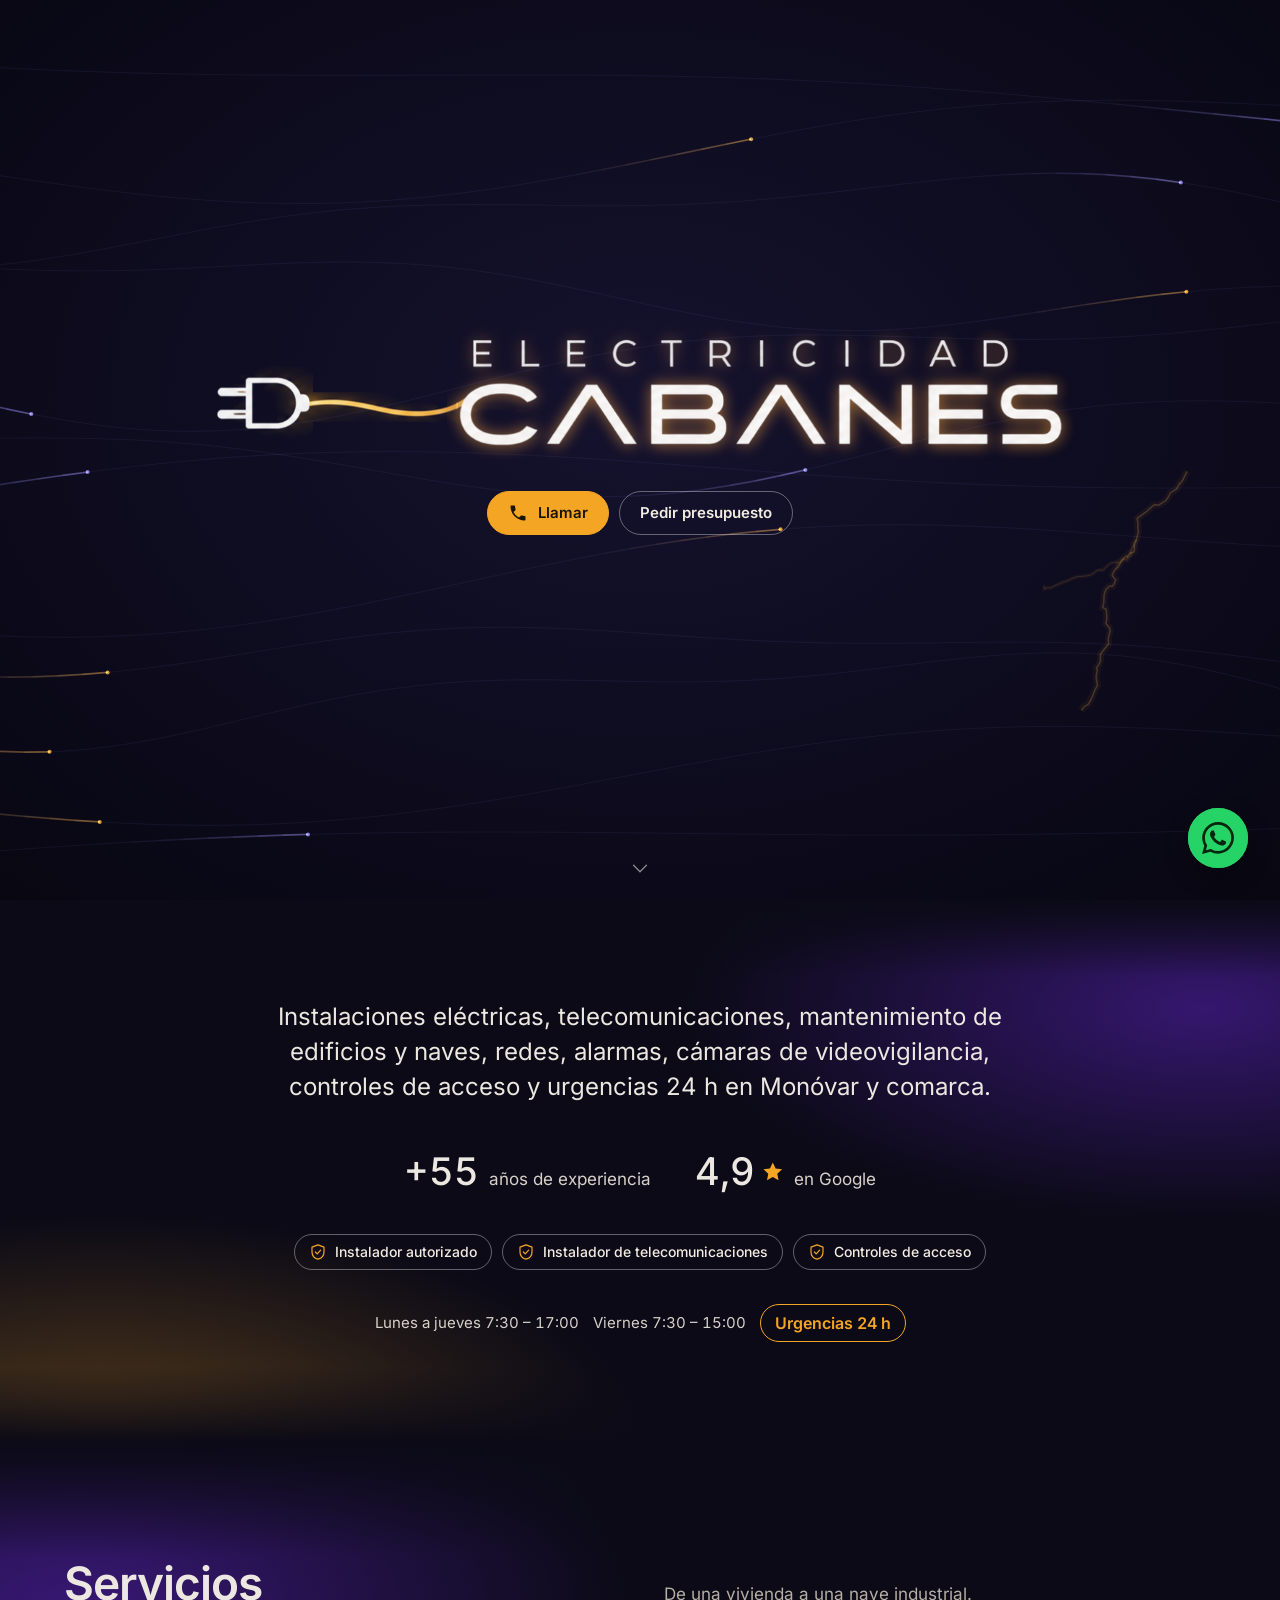
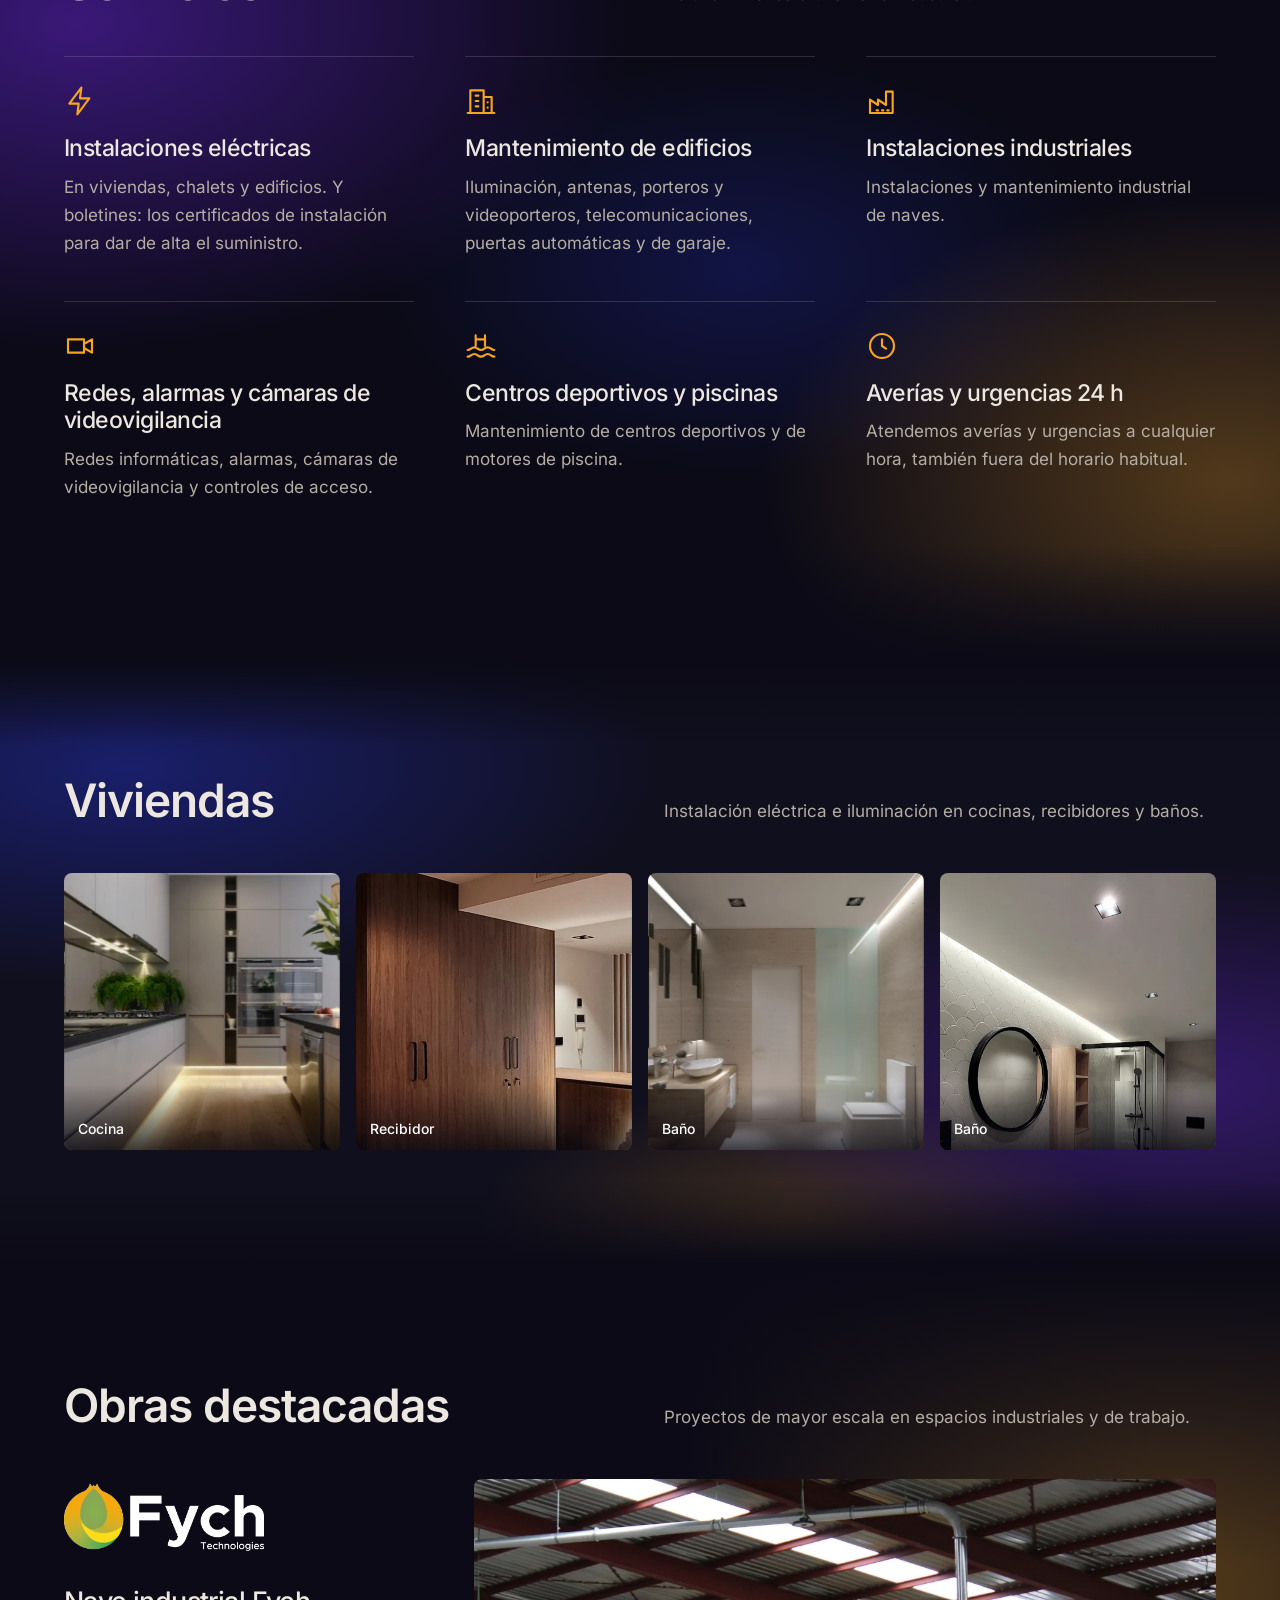
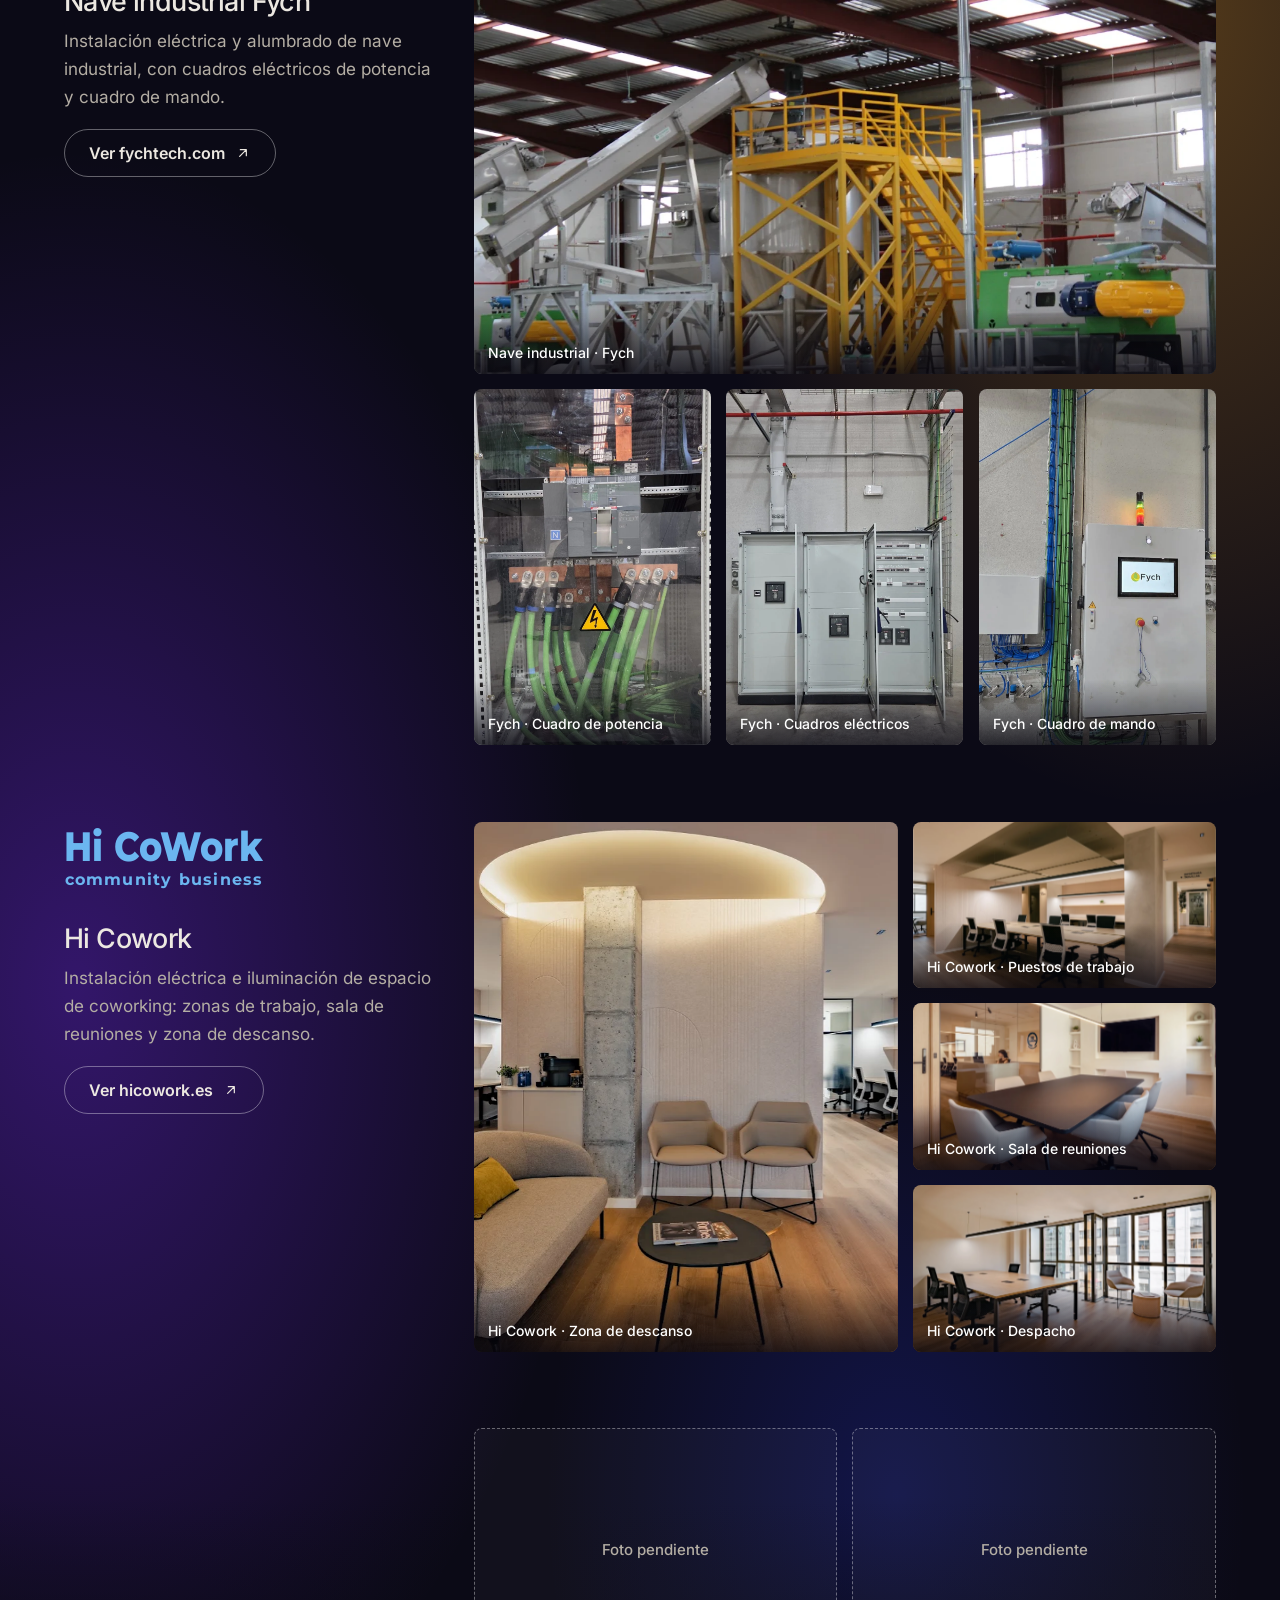
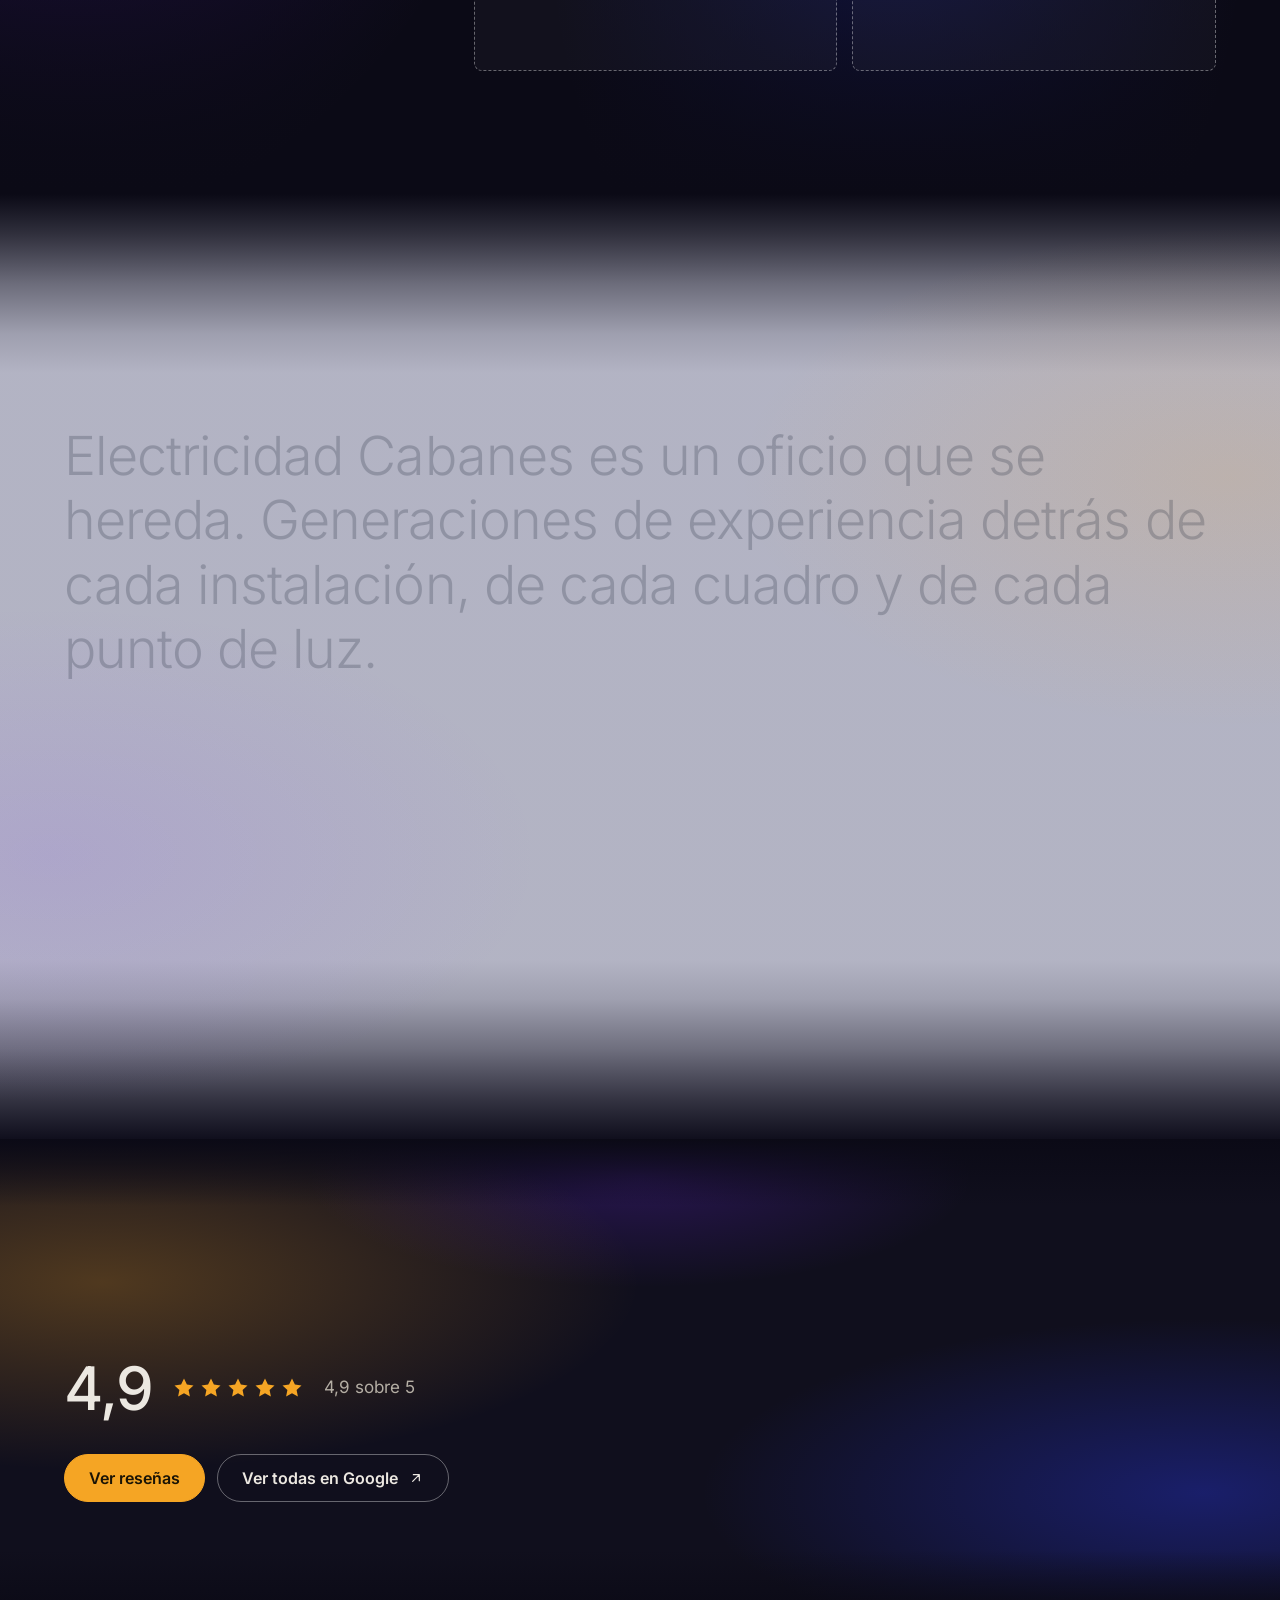
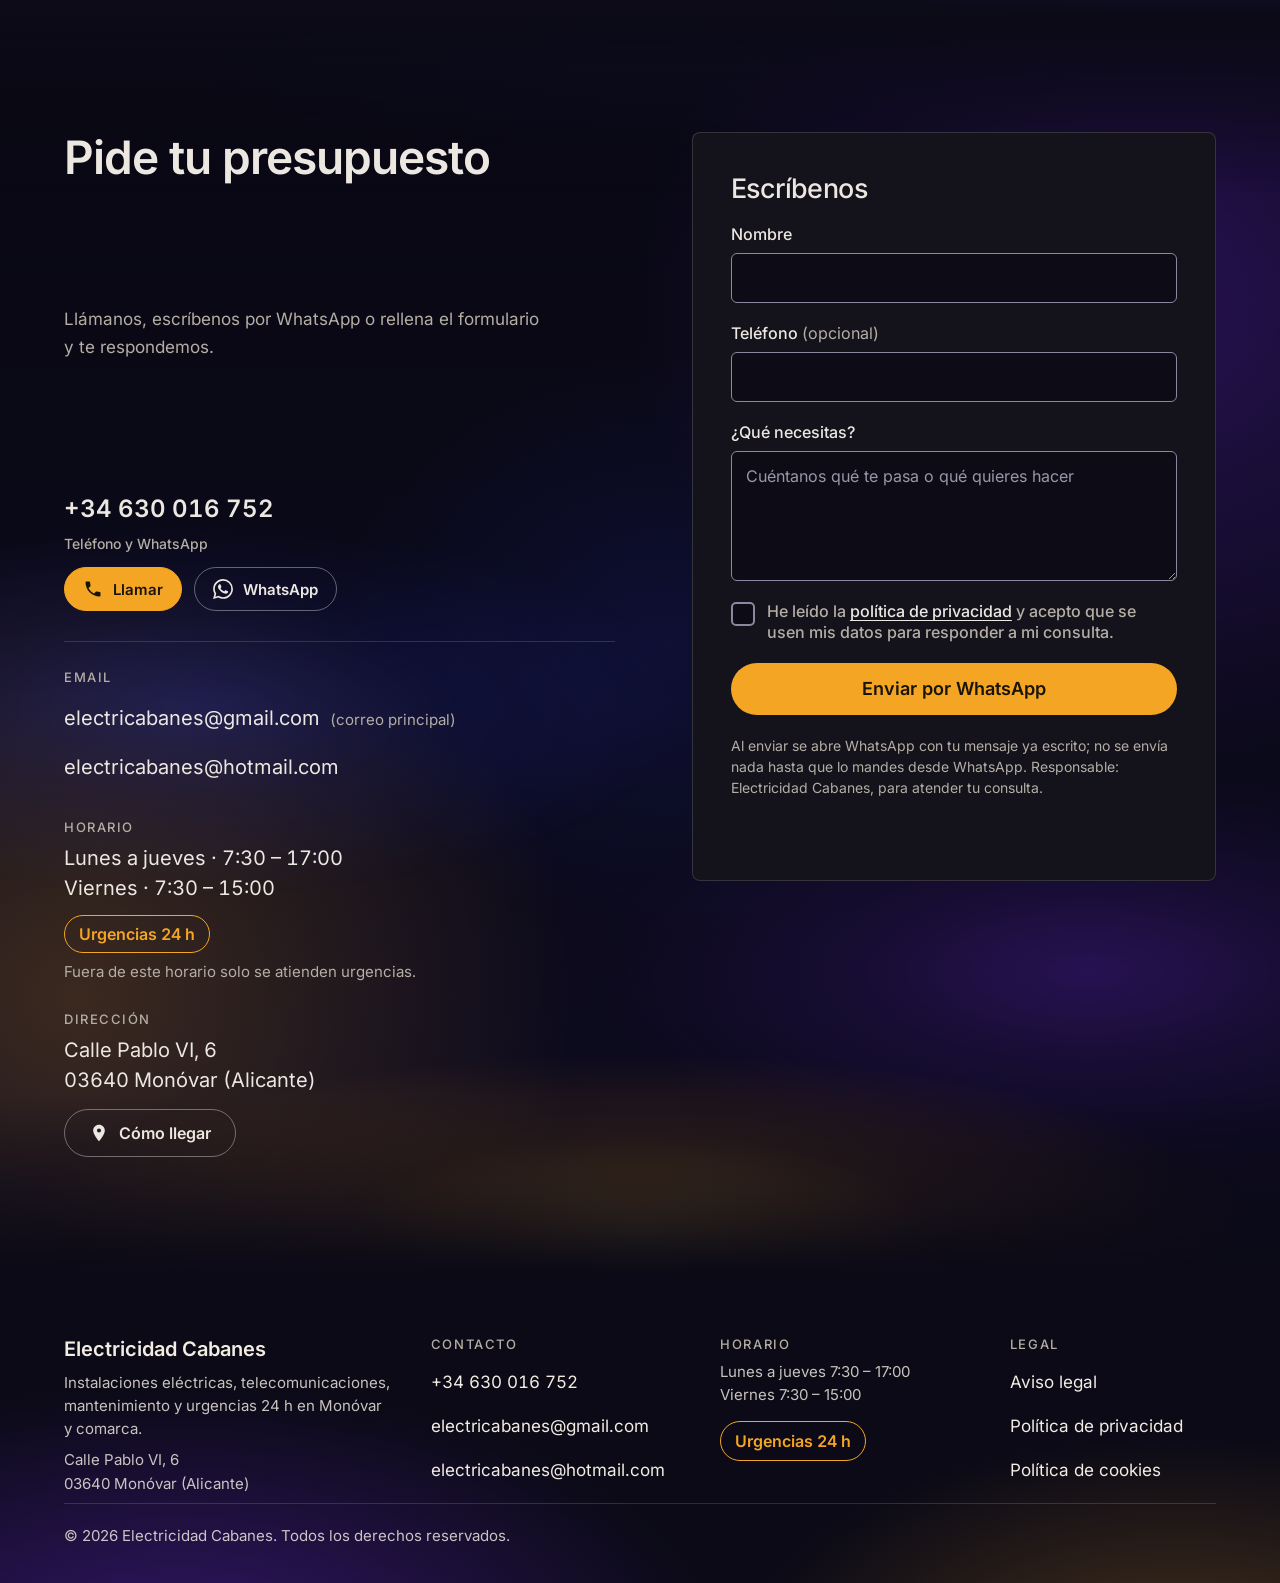
==== index.html @ 74701c25 "Franja de Quiénes somos: tono mucho menos intenso (lavanda grisáceo) Co-Authored-By: Claude Sonnet 5" ====
<!DOCTYPE html>
<html lang="es">
<head>
<meta charset="utf-8">
<meta name="viewport" content="width=device-width, initial-scale=1">
<title>Electricista en Monóvar (Alicante) · Electricidad Cabanes</title>
<meta name="description" content="Electricista en Monóvar (Alicante) con más de 55 años de experiencia: instalaciones, telecomunicaciones, controles de acceso y urgencias 24 h. Llama al 630 016 752.">
<link rel="icon" href="favicon.svg" type="image/svg+xml">
<link rel="icon" href="favicon.png" sizes="48x48" type="image/png">
<link rel="apple-touch-icon" href="apple-touch-icon.png">
<meta name="theme-color" content="#0b0a16">
<meta property="og:type" content="website">
<meta property="og:locale" content="es_ES">
<meta property="og:site_name" content="Electricidad Cabanes">
<meta property="og:title" content="Electricista en Monóvar (Alicante) · Electricidad Cabanes">
<meta property="og:description" content="Electricista en Monóvar (Alicante) con más de 55 años de experiencia: instalaciones, telecomunicaciones, controles de acceso y urgencias 24 h. Llama al 630 016 752.">
<!-- PENDIENTE-DOMINIO (2/3): esta og:image relativa se borra al activar el bloque (1/3) de unas líneas más abajo. -->
<meta property="og:image" content="img/og-cabanes.jpg">
<meta property="og:image:width" content="1200">
<meta property="og:image:height" content="630">
<meta property="og:image:alt" content="Electricidad Cabanes, electricista en Monóvar (Alicante)">
<meta name="twitter:card" content="summary_large_image">
<!-- PENDIENTE-DOMINIO (1/3): cuando tengas el dominio, sustituye el texto PENDIENTE-DOMINIO por él (por ejemplo www.tudominio.es, sin https:// ni barra final). Después borra las dos líneas que contienen solo el inicio y el fin del comentario del bloque de abajo, para activar sus 4 etiquetas, y elimina la og:image relativa de más arriba (marcada 2/3). -->
<!--
<link rel="canonical" href="https://PENDIENTE-DOMINIO/">
<meta property="og:url" content="https://PENDIENTE-DOMINIO/">
<meta property="og:image" content="https://PENDIENTE-DOMINIO/img/og-cabanes.jpg">
<meta name="twitter:image" content="https://PENDIENTE-DOMINIO/img/og-cabanes.jpg">
-->
<!-- PENDIENTE-DOMINIO (3/3): con el dominio, añade dentro del JSON-LD de abajo estas dos propiedades: "url": "https://PENDIENTE-DOMINIO/" e "image": "https://PENDIENTE-DOMINIO/img/og-cabanes.jpg" -->
<script type="application/ld+json">
{
  "@context": "https://schema.org",
  "@type": "Electrician",
  "name": "Electricidad Cabanes",
  "description": "Electricista en Monóvar (Alicante) con más de 55 años de experiencia: instalaciones eléctricas, telecomunicaciones, mantenimiento de edificios y naves, redes, alarmas, cámaras de videovigilancia y controles de acceso. Averías y urgencias 24 h.",
  "telephone": "+34630016752",
  "email": [
    "electricabanes@gmail.com",
    "electricabanes@hotmail.com"
  ],
  "address": {
    "@type": "PostalAddress",
    "streetAddress": "Calle Pablo VI, 6",
    "postalCode": "03640",
    "addressLocality": "Monóvar",
    "addressRegion": "Alicante",
    "addressCountry": "ES"
  },
  "areaServed": "Monóvar y comarca (Alicante)",
  "openingHoursSpecification": [
    {
      "@type": "OpeningHoursSpecification",
      "dayOfWeek": [
        "Monday",
        "Tuesday",
        "Wednesday",
        "Thursday"
      ],
      "opens": "07:30",
      "closes": "17:00"
    },
    {
      "@type": "OpeningHoursSpecification",
      "dayOfWeek": "Friday",
      "opens": "07:30",
      "closes": "15:00"
    }
  ]
}
</script>
<link rel="preload" href="fonts/inter-latin.woff2" as="font" type="font/woff2" crossorigin>
<link rel="preload" href="img/logo-cabanes.webp" as="image" type="image/webp" fetchpriority="high">
<script>if(!matchMedia("(prefers-reduced-motion: reduce)").matches)document.documentElement.classList.add("hx")</script>
<style>
/* VOICE: sobrio y artesanal; un oficio que se hereda
   IDEA: un hilo (el cable) que se va tejiendo a medida que se baja por la página
   PICTURE: logo grande y limpio sobre grafito liso, con las cifras de la empresa debajo
   COLOUR and TYPE: grafito + marfil + ámbar (el color del cable) y violeta eléctrico como luz; Inter
   LAYOUT: hero con cifras, quiénes somos, viviendas en mosaico, obras destacadas */
/* Fuentes alojadas en el propio sitio (carpeta fonts/): no se hace ninguna petición a Google. Subconjunto latino, fuentes variables. */
@font-face{font-family:'Inter';font-style:normal;font-weight:300 600;font-display:swap;src:url(fonts/inter-latin.woff2) format('woff2');unicode-range:U+0000-00FF,U+0131,U+0152-0153,U+02BB-02BC,U+02C6,U+02DA,U+02DC,U+0304,U+0308,U+0329,U+2000-206F,U+20AC,U+2122,U+2191,U+2193,U+2212,U+2215,U+FEFF,U+FFFD}
@font-face{font-family:'Montserrat';font-style:normal;font-weight:700 800;font-display:swap;src:url(fonts/montserrat-latin.woff2) format('woff2');unicode-range:U+0000-00FF,U+0131,U+0152-0153,U+02BB-02BC,U+02C6,U+02DA,U+02DC,U+0304,U+0308,U+0329,U+2000-206F,U+20AC,U+2122,U+2191,U+2193,U+2212,U+2215,U+FEFF,U+FFFD}
:root{color-scheme:dark;--font:Inter,system-ui,-apple-system,'Segoe UI',Roboto,'Helvetica Neue',Arial,sans-serif;
  --night:#0b0a16;--night-2:#100f1d;--panel:#14131c;--card:#17161f;
  --ink:#ece8e1;--warm:#f2ece2;--soft:#b4aea4;
  --rule:#ffffff24;--rule-strong:#ffffff5c;
  --accent:#f5a524;--violet:#7a2cff;--r:8px;--bg:var(--night);--line:var(--rule)}
*{box-sizing:border-box;min-width:0}
html{scroll-padding-top:0}
@media(prefers-reduced-motion:no-preference){html{scroll-behavior:smooth}}
body{margin:0;background:var(--night);color:var(--ink);font:17px/1.65 var(--font);overflow-x:clip;-webkit-font-smoothing:antialiased}
img{display:block;max-width:100%}
a{color:inherit}
.band{padding:clamp(64px,9vw,130px) max(5vw,16px)}
.wrap{max-width:1240px;margin:0 auto}

/* HERO */
.hero{position:relative;min-height:100svh;background:var(--night);color:var(--warm);display:flex;flex-direction:column;justify-content:center;gap:clamp(28px,6vh,64px);padding:40px max(5vw,16px) 84px;overflow:hidden}
/* Manchas de luz: degradados radiales (sin filter:blur ni máscaras ni mix-blend-mode) y solo se anima transform.
   El desvanecido de los bordes se hace con un degradado estático en ::before de la sección, fuera del grupo de opacidad. */
.aura{position:absolute;inset:0;z-index:-1;overflow:hidden;background:linear-gradient(180deg,#06050e 0%,#0b0a1c 42%,#130f36 100%)}
.aura i{position:absolute;border-radius:50%;background:radial-gradient(closest-side,var(--c),color-mix(in srgb,var(--c) 40%,transparent) 48%,transparent);will-change:transform}
.aura .b0{--c:#1d2275;width:76vw;height:42%;left:12vw;top:-12%;opacity:.7;animation:d5 24s ease-in-out infinite alternate}
.aura .b1{--c:#2c3dff;width:78vw;height:66%;left:-24vw;bottom:0;opacity:.7;animation:d1 22s ease-in-out infinite alternate}
.aura .b2{--c:#7a2cff;width:78vw;height:72%;right:-24vw;bottom:-7%;opacity:.75;animation:d2 27s ease-in-out infinite alternate}
.aura .b3{--c:#ff9a1a;width:96vw;height:62%;left:2vw;bottom:-26%;opacity:.95;animation:d3 19s ease-in-out infinite alternate}
.aura .b4{--c:#ffd04a;width:46vw;height:35%;left:27vw;bottom:-14.5%;opacity:.85;animation:d4 21s ease-in-out infinite alternate}
.about::before,.dark::before{content:"";position:absolute;inset:0;z-index:0;pointer-events:none}
.about::before,.dark::before{background:linear-gradient(var(--night),transparent 14%,transparent 86%,var(--night))}
@keyframes d1{to{transform:translate(9vw,-7vh) scale(1.12)}}
@keyframes d2{to{transform:translate(-10vw,-5vh) scale(1.08)}}
@keyframes d3{to{transform:translate(-8vw,-3vh) scale(1.1)}}
@keyframes d4{to{transform:translate(7vw,-5vh) scale(.9)}}
@keyframes d5{to{transform:translate(-9vw,5vh) scale(1.15)}}
.hero-in{position:relative;z-index:1;display:flex;flex-direction:column;align-items:center;gap:clamp(16px,3.2vh,32px);will-change:transform,opacity}
.logo{display:block;width:min(92vw,880px);height:auto;animation:wipe 2.4s .3s cubic-bezier(.6,.05,.25,1) both}
@keyframes wipe{from{clip-path:inset(-30% 100% -30% -5%);opacity:.2}to{clip-path:inset(-30% -5% -30% -5%);opacity:1}}
.logo text{font-family:var(--font);fill:var(--warm)}
.logo .t1{font-weight:300;font-size:44px}
.logo .t2{font-weight:600;font-size:118px}
.logo .wordmark{opacity:0;animation:fade 1.2s .5s ease forwards}
.logo .plug{opacity:0;animation:fade .8s .1s ease forwards}
.cable{fill:none;stroke:var(--accent);stroke-width:3.2;stroke-linecap:round;stroke-linejoin:round}
@keyframes fade{to{opacity:1}}
@keyframes up{to{opacity:1;transform:none}}
.down{z-index:1;position:absolute;bottom:10px;left:50%;translate:-50% 0;width:44px;height:44px;display:grid;place-items:center;color:var(--warm);opacity:.55;text-decoration:none}
.down svg{animation:bob 2.4s ease-in-out 4}
@keyframes bob{50%{transform:translateY(6px)}}
/* Móvil / táctil: versión ligera (sin clip-path animado, manchas estáticas y menos capas) */
@media(max-width:760px),(pointer:coarse){
  .logo{animation:lift 1.2s .2s ease both}
  @keyframes lift{from{opacity:0;transform:translateY(10px)}}
  .aura i{animation:none!important;will-change:auto}.aura .b0,.aura .b4{display:none}
}

/* TITULARES */
.head{display:grid;grid-template-columns:minmax(0,1fr) minmax(0,1fr);gap:16px 48px;align-items:end;margin-bottom:clamp(28px,4vw,48px)}
h2{font:600 clamp(30px,4vw,46px)/1.1 var(--font);margin:0;text-wrap:balance}
h2 small{display:block;font:300 clamp(17px,1.8vw,20px)/1.3 var(--font);color:var(--soft);margin-top:10px}
.head p{margin:0;color:var(--soft);max-width:60ch}
h2,h3{letter-spacing:-.022em}
h3{font:500 clamp(21px,2.1vw,27px)/1.2 var(--font);margin:0 0 10px}

/* QUIÉNES SOMOS */
.about{position:relative;overflow:hidden;isolation:isolate;background:var(--night);color:var(--warm)}
.about .wrap{position:relative;z-index:1}
.hero canvas{position:absolute;inset:0;width:100%;height:100%;z-index:0;background:radial-gradient(ellipse 80% 80% at 50% 45%,#15122e,#0d0b1d 55%,#07060f)}
.about .lead{letter-spacing:-.018em;font:300 clamp(28px,4.2vw,54px)/1.2 var(--font);max-width:22em;margin:0 0 clamp(40px,6vw,80px)}
.about .lead .w{opacity:.2}
@media(max-width:760px),(pointer:coarse){.about .lead .w{opacity:1}}
.pillars{display:grid;grid-template-columns:repeat(2,minmax(0,1fr));gap:clamp(24px,5vw,72px)}
.pillar{border-top:1px solid var(--rule);padding-top:22px;position:relative}
.pillar::before{content:"";position:absolute;left:0;top:-1px;height:2px;width:100%;background:var(--accent);transform:scaleX(0);transform-origin:left;transition:transform 1.2s .2s cubic-bezier(.2,.7,.2,1)}
.pillar.in::before{transform:scaleX(1)}
.pillar h3{color:var(--warm)}
.pillar p{margin:0;color:color-mix(in srgb,var(--warm) 82%,transparent);max-width:46ch}

/* TILES */
.tile{position:relative;overflow:hidden;background:var(--card);border-radius:var(--r);cursor:zoom-in;padding:0;border:0;color:#fff;text-align:left;font:inherit;width:100%;height:100%;
  opacity:0;transform:scale(.97);transition:opacity .9s ease,transform 1.1s cubic-bezier(.2,.7,.2,1)}
.tile.in{opacity:1;transform:none}
.tile img{position:absolute;left:0;top:0;width:100%;height:100%;object-fit:cover}
/* Paralaje solo en escritorio con puntero fino: la imagen sobra un 6 % por arriba y abajo y JS solo mueve transform */
@media(min-width:761px) and (pointer:fine){.tile img{top:-6%;height:112%;will-change:transform}.tile:hover img,.tile:focus-visible img{filter:brightness(1.06) saturate(1.05)}}
.tile:focus-visible{outline:2px solid var(--accent);outline-offset:3px}
.tile .cap{position:absolute;left:0;right:0;bottom:0;padding:36px 14px 12px;font:500 14px/1.2 var(--font);background:linear-gradient(transparent,rgba(6,5,14,.78))}

.mosaic{display:grid;grid-template-columns:repeat(4,minmax(0,1fr));gap:clamp(8px,1.2vw,16px)}
.mosaic .tile{height:auto;aspect-ratio:1}

.feature{display:grid;gap:clamp(20px,3vw,40px);margin-top:clamp(40px,6vw,80px)}
.feature:first-of-type{margin-top:0}
.fych{grid-template-columns:minmax(0,1fr) minmax(0,2fr);align-items:start}
.fy-grid{display:grid;grid-template-columns:repeat(3,minmax(0,1fr));gap:clamp(8px,1.2vw,16px)}
.fy-grid .tile{height:auto;aspect-ratio:2/3}
.fy-grid .big{grid-column:1 / -1;aspect-ratio:3/2}
.copy p{margin:0 0 18px;color:var(--soft);max-width:46ch}
.clogo{height:clamp(56px,6vw,76px);width:auto;max-width:200px;object-fit:contain;margin-bottom:22px}
.clogo-a{display:inline-block;margin-bottom:22px}.clogo-a .clogo{margin:0;display:block}
.hilogo{display:block;height:clamp(54px,6vw,70px);width:auto;overflow:visible}
.hilogo text{font-family:Montserrat,'Helvetica Neue',Arial,sans-serif;fill:light-dark(#0b5f9e,#6bb6f0)}
.hilogo .h1{font-weight:800;font-size:66px}.hilogo .h2{font-weight:700;font-size:25.5px}
.cowork{grid-template-columns:minmax(0,1fr) minmax(0,2fr);align-items:start}
.cw-grid{display:grid;grid-template-columns:minmax(0,1.4fr) minmax(0,1fr);grid-template-rows:repeat(3,clamp(120px,13vw,190px));gap:clamp(8px,1.2vw,16px)}
.cw-grid .big{grid-row:span 3}
.dark.alt{background:var(--night-2)}
.dark{color-scheme:dark;position:relative;overflow:hidden;isolation:isolate;background:var(--night);color:var(--ink)}
.dark .wrap{position:relative;z-index:1}
.dark .tile{background:#17161f}
.aura.soft{opacity:.34}
.aura.flip{transform:scaleX(-1)}
.aura.paused i{animation-play-state:paused}
.aura.soft .b0{height:19%;top:-8.5%}.aura.soft .b1{height:30%;bottom:30%}.aura.soft .b2{height:32%;bottom:8%}.aura.soft .b3{height:27%;bottom:-9.5%}.aura.soft .b4{height:16%;bottom:-5%}

/* CONTACTO: todo visible desde el primer momento, sin animación obligatoria */
.ct{display:grid;grid-template-columns:minmax(0,1.05fr) minmax(0,1fr);gap:clamp(32px,6vw,96px);align-items:start}
.ct .intro{color:var(--soft);margin:22px 0 26px;max-width:44ch}
.ct-phone{display:inline-flex;align-items:center;min-height:44px;font:600 clamp(34px,5.2vw,58px)/1.1 var(--font);letter-spacing:-.02em;color:var(--ink);text-decoration:none;user-select:text;-webkit-user-select:text}
.ct-phone:hover{color:var(--accent)}
.ct-sub{display:block;margin-top:4px;font:500 15px/1.3 var(--font);color:var(--soft)}
.ct-btns{display:flex;flex-wrap:wrap;gap:12px;margin:24px 0 38px}
.btn-a,.btn-o{display:inline-flex;align-items:center;justify-content:center;gap:10px;min-height:48px;padding:0 24px;border-radius:999px;text-decoration:none;font:600 16px/1 var(--font);transition:filter .3s,background .3s}
.btn-a{background:var(--accent);color:#1a1405;border:1px solid var(--accent)}
.btn-a:hover,.btn-a:focus-visible{filter:brightness(1.08)}
.btn-o{border:1px solid var(--rule-strong);color:var(--ink)}
.btn-o:hover,.btn-o:focus-visible{background:#ffffff14}
.ico{width:20px;height:20px;fill:currentColor;flex:none}
.ct a:focus-visible,.form :is(input,textarea,button):focus-visible{outline:2px solid var(--accent);outline-offset:2px}
.ct-list{margin:0;display:grid;gap:28px;border-top:1px solid var(--rule);padding-top:28px}
.ct-list dt{font:500 13px/1 var(--font);letter-spacing:.14em;text-transform:uppercase;color:light-dark(#9a5a08,#f5a524);margin-bottom:8px}
.ct-list dd{margin:0;font:400 clamp(17px,1.7vw,20px)/1.5 var(--font)}
.ct-list dd a.mail{display:block;width:fit-content;padding:9px 0;color:var(--ink);text-decoration:none;border-bottom:1px solid transparent;overflow-wrap:anywhere}
.ct-list dd a.mail:hover{color:var(--accent)}
.ct-list .nota{display:block;margin-top:8px;color:var(--soft);font-size:15px}
.ct-list .btn-o{margin-top:14px}
.form{background:var(--panel);border:1px solid var(--rule);border-radius:var(--r);padding:clamp(22px,3vw,40px);display:grid;gap:20px}
.form h3{margin:0}
.field{display:grid;gap:8px}
.form label{font:500 16px/1.3 var(--font)}
.form input:not([type=checkbox]),.form textarea{font:16px/1.4 var(--font);color:var(--ink);background:#0d0c16;border:1px solid #8a87a0;padding:13px 14px;min-height:48px;width:100%;border-radius:6px}
.form textarea{min-height:130px;resize:vertical}
.form [aria-invalid=true]{border-color:#ff8b82!important;box-shadow:0 0 0 1px #ff8b82}
.err{margin:0;color:#ff8b82;font:500 15px/1.35 var(--font)}
.chk{display:flex;gap:12px;align-items:flex-start;font:400 15px/1.45 var(--font);color:var(--soft)}
.chk input{width:24px;height:24px;flex:none;margin:1px 0 0;accent-color:var(--accent)}
.chk a{color:var(--ink)}
.form button{min-height:52px;border:0;border-radius:999px;background:var(--accent);color:#1a1405;font:600 18px/1 var(--font);cursor:pointer;transition:filter .3s}
.form button:hover,.form button:focus-visible{filter:brightness(1.08)}
.note{margin:0;color:var(--soft);font:400 14px/1.5 var(--font)}
.status{margin:0;min-height:1.5em;font:500 16px/1.45 var(--font)}
.status.ok{color:#8ee6a8}.status.bad{color:#ff8b82}
.status a{color:inherit}
.form .soft{color:var(--soft);font-weight:400}
.wa{position:fixed;right:max(18px,2.5vw);bottom:max(18px,2.5vw);z-index:30;width:60px;height:60px;border-radius:50%;background:#25d366;color:#fff;display:grid;place-items:center;box-shadow:0 8px 24px rgba(0,0,0,.28);text-decoration:none;opacity:0;transform:scale(.6);animation:pop .6s 2.6s cubic-bezier(.2,.9,.3,1.3) forwards;transition:transform .3s,opacity .3s}
.wa:hover,.wa:focus-visible{transform:scale(1.08)}
.wa svg{width:32px;height:32px;fill:currentColor}
.wa::before{content:"";position:absolute;inset:0;border-radius:50%;border:2px solid #25d366;animation:ring 2.8s 3.4s ease-out 3}
.wa span{position:absolute;right:72px;white-space:nowrap;background:var(--night);color:var(--warm);font:500 14px/1 var(--font);padding:10px 14px;border-radius:999px;opacity:0;transform:translateX(8px);pointer-events:none;transition:.3s}
.wa:hover span,.wa:focus-visible span{opacity:1;transform:none}
@keyframes pop{to{opacity:1;transform:none}}
@keyframes ring{to{transform:scale(1.55);opacity:0}}
/* Botón flotante de llamada: solo en móvil, apilado sobre el de WhatsApp */
.call{display:none}
@media(max-width:760px){.call{position:fixed;right:max(22px,calc(2.5vw + 4px));bottom:90px;z-index:30;width:52px;height:52px;border-radius:50%;background:var(--accent);color:#1a1405;display:grid;place-items:center;box-shadow:0 8px 24px rgba(0,0,0,.28);text-decoration:none;opacity:0;transform:scale(.6);animation:pop .6s 2.8s cubic-bezier(.2,.9,.3,1.3) forwards}.call svg{width:26px;height:26px;fill:currentColor}}
@media(max-width:600px){.call{right:14px;bottom:76px}}

@media(max-width:600px){
  .band{padding:44px max(5vw,16px)}
  .head{gap:8px;margin-bottom:22px}.head p{font-size:15px}
  .hero{padding:24px 16px 72px}.hero-in{gap:26px}
  .about .lead{font-size:24px;margin-bottom:28px}.pillars{gap:22px}
  .feature{margin-top:36px;gap:18px}
  .wa{width:52px;height:52px;right:14px;bottom:14px}.wa svg{width:28px;height:28px}
}

/* ---- Fase 3: portada, servicios, opiniones, pie ---- */
.sr{position:absolute;width:1px;height:1px;margin:-1px;padding:0;overflow:hidden;clip:rect(0 0 0 0);white-space:nowrap;border:0}
.btn-a:focus-visible,.btn-o:focus-visible,.foot a:focus-visible,a.stat:focus-visible{outline:2px solid var(--accent);outline-offset:2px}
.logo-h{margin:0;line-height:0}
.hero-sub{margin:0;max-width:36em;text-align:center;font:400 clamp(18px,2vw,24px)/1.45 var(--font);color:color-mix(in srgb,var(--warm) 90%,transparent);text-wrap:balance}
.hero-cta{display:flex;flex-wrap:wrap;justify-content:center;gap:12px}
.hero .btn-o{color:var(--warm)}
.stats{display:flex;flex-wrap:wrap;justify-content:center;gap:0 44px;padding-top:4px}
.stat{display:flex;align-items:baseline;gap:10px;padding-block:10px;color:inherit;text-decoration:none}
.stat b{display:inline-flex;align-items:center;font:500 clamp(28px,3.2vw,38px)/1 var(--font);white-space:nowrap}
.stat b .star{width:.62em;height:.62em;fill:var(--accent);margin-left:6px}
.stat span{font:400 17px/1.3 var(--font);color:color-mix(in srgb,var(--warm) 88%,transparent)}
a.stat:hover span{text-decoration:underline}
.seals{list-style:none;margin:0;padding:0;display:flex;flex-wrap:wrap;justify-content:center;gap:10px}
.sello{display:inline-flex;align-items:center;gap:8px;padding:8px 14px;border:1px solid var(--rule-strong);border-radius:999px;font:500 14px/1.2 var(--font);color:var(--warm)}
.sello svg,.svc-card>svg{fill:none;stroke:currentColor;stroke-width:1.6;stroke-linecap:round;stroke-linejoin:round}
.sello svg{width:18px;height:18px;color:var(--accent);flex:none}
.hours{margin:0;display:flex;flex-wrap:wrap;justify-content:center;align-items:center;gap:8px 14px;text-align:center;font:400 15px/1.5 var(--font);color:color-mix(in srgb,var(--warm) 88%,transparent)}
.urg{display:inline-flex;align-items:center;padding:6px 14px;border:1px solid var(--accent);border-radius:999px;color:var(--accent);font-weight:600;font-size:16px;white-space:nowrap}
.ct-list .urg{margin-top:12px}

.svc{display:grid;grid-template-columns:repeat(3,minmax(0,1fr));column-gap:clamp(28px,4vw,64px)}
.svc-card{display:flex;flex-direction:column;align-items:flex-start;gap:10px;padding:28px 0 clamp(28px,3.4vw,44px);border-top:1px solid var(--rule)}
.svc-card>svg{width:32px;height:32px;color:var(--accent);margin-bottom:8px}
.svc-card h3{font-size:clamp(20px,1.8vw,23px);margin:0}
.svc-card p{margin:0;color:var(--soft);flex:1;max-width:36ch}

.rating{display:flex;flex-wrap:wrap;align-items:center;gap:10px 20px;margin-bottom:clamp(20px,3vw,36px)}
.rating b{font:500 clamp(40px,5vw,60px)/1 var(--font);letter-spacing:-.02em}
.rating .stars svg{width:24px;height:24px}
.rating .rt{color:var(--soft);font:400 17px/1.4 var(--font)}
.revs{display:grid;grid-template-columns:repeat(2,minmax(0,1fr));column-gap:clamp(28px,4vw,64px);align-items:start}
.rev{margin:0;padding:28px 0 clamp(24px,3vw,40px);border-top:1px solid var(--rule);display:flex;flex-direction:column;gap:14px}
.rev blockquote{margin:0}.rev blockquote p{margin:0;font:400 clamp(17px,1.5vw,19px)/1.65 var(--font);color:var(--ink);max-width:56ch}
.rev figcaption{font:600 16px/1.3 var(--font)}
.rev figcaption span{font-weight:400;color:var(--soft)}
.revs-more{margin:clamp(16px,2vw,28px) 0 0}

.foot{background:var(--night);color:var(--warm);padding:clamp(40px,5vw,64px) max(5vw,16px) 28px}
.foot-in{display:grid;grid-template-columns:1.3fr 1fr 1fr .8fr;gap:32px;max-width:1240px;margin:0 auto}
.foot p{margin:0 0 8px;color:color-mix(in srgb,var(--warm) 82%,transparent);font:400 15px/1.55 var(--font)}
.foot b{display:block;font:600 20px/1.2 var(--font);margin-bottom:10px}
.foot .fh{font:500 13px/1 var(--font);letter-spacing:.14em;text-transform:uppercase;color:var(--accent);margin:0 0 10px}
.foot ul{list-style:none;margin:0;padding:0}
.foot a{display:inline-flex;align-items:center;min-height:44px;color:var(--warm);text-decoration:none;overflow-wrap:anywhere}
.foot a:hover{color:var(--accent);text-decoration:underline}
.foot .urg{margin-top:6px}
.foot-end{max-width:1240px;margin:24px auto 0;padding-top:20px;border-top:1px solid var(--rule);font:400 14px/1.4 var(--font);color:color-mix(in srgb,var(--warm) 75%,transparent)}
@media(max-width:900px){
  .svc{grid-template-columns:repeat(2,minmax(0,1fr))}
  .revs{grid-template-columns:minmax(0,1fr)}
  .foot-in{grid-template-columns:repeat(2,minmax(0,1fr))}
}
@media(max-width:600px){
  .svc,.foot-in{grid-template-columns:minmax(0,1fr)}
  .hero-sub{font-size:18px}
}

/* ---- Fase 4: sistema visual unificado ----
   Suelo: noche fija. Ámbar = acción o señal. Violeta = solo luz ambiental. Líneas finas en vez de cajas. Una sola familia (Inter). */
::selection{background:var(--accent);color:#1a1405}
html{scrollbar-color:#3b3852 var(--night)}
input,textarea{caret-color:var(--accent)}
::placeholder{color:#9b95a8;opacity:1}
a{text-underline-offset:.2em}
:focus-visible{outline:2px solid var(--accent);outline-offset:3px}
p,li,blockquote{text-wrap:pretty}
.ct-phone,.hours,.stat b,.ct-list dd,.foot{font-variant-numeric:tabular-nums}
.ct-list dt,.foot .fh{font:500 13px/1.2 var(--font);letter-spacing:.12em;text-transform:uppercase;color:var(--soft);margin:0 0 8px}
.hours .tr{white-space:nowrap}
.ico-s{width:16px;height:16px;fill:none;stroke:currentColor;stroke-width:1.8;stroke-linecap:round;stroke-linejoin:round;flex:none}
.stars{display:inline-flex;gap:3px;color:var(--accent);line-height:0}
.stars svg{width:18px;height:18px;fill:currentColor}
.lb button svg{width:22px;height:22px;fill:none;stroke:currentColor;stroke-width:2;stroke-linecap:round;stroke-linejoin:round}

/* ---- Fase 5: accesibilidad ---- */
.skip{position:fixed;left:-999px;top:8px;z-index:100;background:var(--accent);color:#1a1405;padding:12px 18px;border-radius:999px;font:600 16px/1 var(--font);text-decoration:none}
.skip:focus{left:8px}
main:focus{outline:none}
.wa{color:#06260f}
.chk input{appearance:none;-webkit-appearance:none;display:grid;place-content:center;width:24px;height:24px;margin:1px 0 0;border:2px solid #8a87a0;border-radius:5px;background:#0d0c16;cursor:pointer}
.chk input:checked{background:var(--accent);border-color:var(--accent)}
.chk input:checked::after{content:"";width:12px;height:7px;border:solid #1a1405;border-width:0 0 3px 3px;rotate:-45deg;translate:0 -1px}

/* LIGHTBOX */
.lb{position:fixed;inset:0;z-index:50;background:rgba(6,7,9,.94);display:none;align-items:center;justify-content:center;padding:56px 64px}
.lb.on{display:flex}
.lb img{max-width:100%;max-height:100%;object-fit:contain;border-radius:3px}
.lb button{position:absolute;width:48px;height:48px;border:0;border-radius:50%;background:rgba(255,255,255,.08);color:#fff;font-size:22px;cursor:pointer}
.lb button:hover,.lb button:focus-visible{background:rgba(255,255,255,.2)}
.lb .x{top:12px;right:12px}.lb .p{left:10px;top:50%;translate:0 -50%}.lb .n{right:10px;top:50%;translate:0 -50%}
.lb .c{position:absolute;bottom:14px;left:0;right:0;text-align:center;color:#ddd;font:400 15px/1.3 var(--font)}

.reveal{opacity:0;transform:translateY(14px);transition:opacity .7s ease,transform .7s cubic-bezier(.2,.7,.2,1)}
.reveal.in{opacity:1;transform:none}

@media(max-width:900px){
  .head,.fych,.cowork,.dimoni,.pillars,.ct{grid-template-columns:minmax(0,1fr)}
  .mosaic{grid-template-columns:repeat(2,minmax(0,1fr))}
}
@media(max-width:600px){
  .stat{padding-inline:4px}
  .cw-grid{grid-template-columns:minmax(0,1fr) minmax(0,1fr);grid-template-rows:56vw 34vw 34vw}
  .cw-grid .big{grid-row:auto;grid-column:span 2}
  .cw-grid .tile:last-child{grid-column:span 2}
  .lb{padding:56px 8px}.lb .p,.lb .n{top:auto;bottom:6px;translate:none}
}
@media(prefers-reduced-motion:reduce){
  /* Sin bucles, sin transiciones y todo en su estado final */
  *,*::before,*::after{animation:none!important;transition:none!important;scroll-behavior:auto!important}
  .reveal,.stat,.logo .wordmark,.logo .plug,.wa,.call,.tile{opacity:1;transform:none}.wa::before{display:none}
  .pillar::before{transform:scaleX(1)}
  .about .lead .w{opacity:1}
  .tile img{top:0;height:100%;transform:none!important}
}
/* ---- Versión 2: móvil primero ---- */
.hero-cta .btn-a,.hero-cta .btn-o{min-height:44px;padding:0 20px;font-size:15px}
.hero-cta{gap:10px}

/* Resumen (aparece al deslizar la portada) */
.intro{padding-block:clamp(48px,8vw,100px)}
.intro .wrap{display:flex;flex-direction:column;align-items:center;gap:clamp(20px,3.6vw,34px);text-align:center}
.intro .hero-sub{color:var(--ink)}
@media(max-width:600px){
  .intro{padding:36px 16px 40px}
  .intro .wrap{gap:18px}
  .intro .hero-sub{font-size:17px;line-height:1.45}
  .stats{gap:0 26px}.stat{padding-block:4px}.stat b{font-size:28px}.stat span{font-size:15px}
  .sello{padding:7px 12px;font-size:13px}
  .seals{gap:8px}
  .hours{font-size:14px;gap:4px 12px}
}

/* Servicios compactos en móvil: icono a la izquierda, título y texto a la derecha */
@media(max-width:760px){
  #servicios.band{padding-block:40px}
  #servicios .head{margin-bottom:12px}
  #servicios .head p{font-size:15px}
  .svc{grid-template-columns:minmax(0,1fr)}
  .svc-card{display:grid;grid-template-columns:28px minmax(0,1fr);column-gap:14px;row-gap:2px;align-items:start;padding:14px 0 16px}
  .svc-card>svg{grid-row:1 / span 2;width:26px;height:26px;margin:1px 0 0}
  .svc-card h3{font-size:16px;line-height:1.25;margin:0}
  .svc-card p{font-size:14px;line-height:1.45;max-width:none}
}

/* Obras: tercera empresa (Dimoni) con huecos para fotos */
@media(min-width:761px){.dimoni{grid-template-columns:minmax(0,1fr) minmax(0,2fr);align-items:start}}
.dimoni .copy{order:0}
.clogo-w{display:block;width:min(100%,280px);height:auto;margin:0 0 22px}
.ph-grid{display:grid;grid-template-columns:repeat(2,minmax(0,1fr));gap:clamp(8px,1.2vw,16px)}
.ph{aspect-ratio:3/2;display:grid;place-items:center;text-align:center;padding:12px;border:1px dashed var(--rule-strong);border-radius:var(--r);color:var(--soft);background:#ffffff08;font:500 15px/1.3 var(--font)}

/* Opiniones: ventana de reseñas */
.rating .rt{font-size:17px}
.rev-actions{display:flex;flex-wrap:wrap;gap:12px;margin-top:clamp(8px,1.6vw,20px)}
.rv{position:fixed;inset:0;z-index:60;display:none;align-items:center;justify-content:center;padding:24px;background:rgba(6,7,12,.84)}
.rv.on{display:flex}
.rv-box{position:relative;width:min(100%,760px);max-height:min(86svh,780px);overflow:auto;overscroll-behavior:contain;background:var(--panel);border:1px solid var(--rule-strong);border-radius:12px;padding:clamp(22px,3vw,34px)}
.rv-box:focus-visible{outline:2px solid var(--accent);outline-offset:-4px}
.rv-box h3{margin:0 56px 4px 0}
.rv-box .sub{margin:0 0 8px;color:var(--soft);font-size:15px}
.rv-x{position:absolute;top:10px;right:10px;width:44px;height:44px;border:0;border-radius:50%;background:#ffffff14;color:#fff;cursor:pointer;display:grid;place-items:center}
.rv-x:hover,.rv-x:focus-visible{background:#ffffff2e}
.rv-x svg{width:22px;height:22px;fill:none;stroke:currentColor;stroke-width:2;stroke-linecap:round;stroke-linejoin:round}
.rv .revs{grid-template-columns:minmax(0,1fr)}
@keyframes sheet{from{transform:translateY(28px);opacity:0}}
@media(max-width:600px){
  .rv{align-items:flex-end;padding:0}
  .rv-box{width:100%;max-height:88svh;border-radius:16px 16px 0 0;padding:22px 18px 30px;animation:sheet .32s cubic-bezier(.2,.8,.2,1)}
}

/* Contacto: teléfono y botones más pequeños, correos en minúscula */
.ct-phone{font-size:clamp(20px,2.2vw,24px);letter-spacing:0}
.ct-sub{font-size:14px}
.ct-btns{margin:14px 0 30px}
.ct-btns .btn-a,.ct-btns .btn-o{min-height:44px;padding:0 18px;font-size:15px}
.mrow{display:flex;flex-wrap:wrap;align-items:baseline;gap:0 10px}
.mp{color:var(--soft);font-size:15px}

/* Fondo difuso eléctrico (ámbar + violeta/azul) de Servicios al final.
   Solo degradados radiales estáticos: sin blur, sin animación, sin coste de fps. */
#resumen,#servicios,#quienes-somos,#viviendas,#obras,#opiniones,#contacto,.foot{background-repeat:no-repeat}
#resumen{background-image:
  radial-gradient(ellipse 60vw 60% at 8% 100%,rgba(245,165,36,.30),transparent 70%),
  radial-gradient(ellipse 58vw 56% at 94% 20%,rgba(122,44,255,.38),transparent 70%)}
#servicios{background-image:
  radial-gradient(ellipse 62vw 58% at 6% 22%,rgba(122,44,255,.42),transparent 70%),
  radial-gradient(ellipse 52vw 50% at 96% 78%,rgba(245,165,36,.30),transparent 70%),
  radial-gradient(ellipse 40vw 36% at 58% 52%,rgba(44,61,255,.20),transparent 72%)}
#quienes-somos{background-image:
  radial-gradient(ellipse 58vw 56% at 94% 24%,rgba(245,165,36,.34),transparent 70%),
  radial-gradient(ellipse 56vw 54% at 4% 80%,rgba(122,44,255,.38),transparent 70%),
  radial-gradient(ellipse 36vw 32% at 46% 48%,rgba(44,61,255,.18),transparent 72%)}
#viviendas{background-image:
  radial-gradient(ellipse 60vw 52% at 10% 18%,rgba(44,61,255,.34),transparent 70%),
  radial-gradient(ellipse 54vw 52% at 92% 70%,rgba(122,44,255,.34),transparent 70%),
  radial-gradient(ellipse 34vw 30% at 62% 92%,rgba(245,165,36,.20),transparent 72%)}
#obras{background-image:
  radial-gradient(ellipse 56vw 54% at 92% 16%,rgba(245,165,36,.30),transparent 70%),
  radial-gradient(ellipse 58vw 56% at 6% 62%,rgba(122,44,255,.36),transparent 70%),
  radial-gradient(ellipse 38vw 34% at 70% 86%,rgba(44,61,255,.22),transparent 72%)}
#opiniones{background-image:
  radial-gradient(ellipse 60vw 56% at 8% 30%,rgba(245,165,36,.28),transparent 70%),
  radial-gradient(ellipse 56vw 52% at 94% 74%,rgba(44,61,255,.34),transparent 70%),
  radial-gradient(ellipse 36vw 32% at 50% 8%,rgba(122,44,255,.22),transparent 72%)}
#contacto{background-image:
  radial-gradient(ellipse 58vw 54% at 90% 22%,rgba(122,44,255,.38),transparent 70%),
  radial-gradient(ellipse 56vw 52% at 6% 78%,rgba(245,165,36,.30),transparent 70%),
  radial-gradient(ellipse 36vw 32% at 52% 50%,rgba(44,61,255,.18),transparent 72%)}
.foot{background-image:
  radial-gradient(ellipse 60vw 120% at 14% 120%,rgba(122,44,255,.34),transparent 70%),
  radial-gradient(ellipse 50vw 110% at 92% 130%,rgba(245,165,36,.26),transparent 70%)}
@media(max-width:760px){
  #resumen,#servicios,#quienes-somos,#viviendas,#obras,#opiniones,#contacto{background-size:100% 100%}
  #resumen{background-image:radial-gradient(ellipse 120vw 40% at 0% 96%,rgba(245,165,36,.28),transparent 70%),radial-gradient(ellipse 110vw 40% at 100% 12%,rgba(122,44,255,.36),transparent 70%)}
  #servicios{background-image:radial-gradient(ellipse 120vw 40% at 0% 18%,rgba(122,44,255,.40),transparent 70%),radial-gradient(ellipse 110vw 36% at 100% 82%,rgba(245,165,36,.28),transparent 70%)}
  #quienes-somos{background-image:radial-gradient(ellipse 120vw 40% at 100% 20%,rgba(245,165,36,.30),transparent 70%),radial-gradient(ellipse 110vw 38% at 0% 80%,rgba(122,44,255,.36),transparent 70%)}
  #viviendas{background-image:radial-gradient(ellipse 120vw 40% at 0% 16%,rgba(44,61,255,.34),transparent 70%),radial-gradient(ellipse 110vw 38% at 100% 80%,rgba(122,44,255,.32),transparent 70%)}
  #obras{background-image:radial-gradient(ellipse 120vw 36% at 100% 12%,rgba(245,165,36,.28),transparent 70%),radial-gradient(ellipse 110vw 36% at 0% 60%,rgba(122,44,255,.34),transparent 70%),radial-gradient(ellipse 100vw 30% at 100% 92%,rgba(44,61,255,.22),transparent 70%)}
  #opiniones{background-image:radial-gradient(ellipse 120vw 40% at 0% 22%,rgba(245,165,36,.26),transparent 70%),radial-gradient(ellipse 110vw 38% at 100% 80%,rgba(44,61,255,.32),transparent 70%)}
  #contacto{background-image:radial-gradient(ellipse 120vw 36% at 100% 12%,rgba(122,44,255,.36),transparent 70%),radial-gradient(ellipse 110vw 36% at 0% 88%,rgba(245,165,36,.28),transparent 70%)}
}

/* ---- Encendido de bombilla al abrir la web ----
   El logo está troceado en capas (enchufe, cable, 12 mitades superiores y 7 inferiores de letra, resplandor).
   Al cargar: el cable se dibuja, salta la chispa y las letras se encienden una a una como una bombilla/fluorescente
   (parpadean y se quedan fijas). Solo transform y opacity. Sin JS o con "reducir movimiento" se ve ya encendido. */
.logo-h{width:100%}
.lg{display:block;width:min(92vw,880px);container-type:inline-size;margin-inline:auto}
.lgi{--W:1212;--H:193;--u:calc(100cqw / var(--W));position:relative;display:block;height:calc(var(--H) * var(--u))}
.g{--gx:0;--gy:0;--gs:1;position:absolute;left:0;top:0;transform:translate(calc(var(--gx) * var(--u)),calc(var(--gy) * var(--u))) scale(var(--gs));transform-origin:0 0}
.pc,.cw,.tip,.spark{position:absolute;display:block;left:calc(var(--x) * var(--u));top:calc(var(--y) * var(--u));width:calc(var(--w) * var(--u));height:calc(var(--h) * var(--u))}
.pc{background:url(img/logo-cabanes.webp) no-repeat calc(var(--x) * var(--u) * -1) calc(var(--y) * var(--u) * -1)/calc(1212 * var(--u)) auto}
.pc.glow{background-image:url(img/logo-glow.webp);opacity:.6}
.cw{overflow:hidden}.cw>.pc{left:0;top:0}
.tip{display:none}
.spark{--x:298;--y:50;--w:120;--h:120;border-radius:50%;background:radial-gradient(closest-side,#fff 0,#ffe3a1 14%,rgba(255,176,60,.55) 34%,rgba(255,150,30,.12) 62%,transparent);opacity:0}
.flash{position:absolute;inset:0;z-index:0;pointer-events:none;background:radial-gradient(60% 50% at 50% 48%,rgba(255,176,60,.28),transparent 70%);opacity:0}
@media(max-width:760px){
  /* Móvil: enchufe y cable arriba (más grandes) y el nombre debajo */
  .lg{width:min(100%,560px)}
  .lgi{--W:860;--H:351}
  .g1{--gx:201;--gy:-75;--gs:1.25}
  .g2{--gx:-345;--gy:171}
}
@keyframes bulb-a{0%{opacity:.08}7%{opacity:.75}13%{opacity:.1}24%{opacity:.95}31%{opacity:.25}44%{opacity:1}52%{opacity:.5}66%{opacity:1}100%{opacity:1}}
@keyframes bulb-b{0%{opacity:.08}10%{opacity:.35}16%{opacity:.08}29%{opacity:.85}38%{opacity:.2}50%{opacity:.95}58%{opacity:.6}72%{opacity:1}100%{opacity:1}}
@keyframes cable-in{from{transform:translateX(-100%)}}
@keyframes cable-in-i{from{transform:translateX(100%)}}
@keyframes plug-in{from{opacity:0}}
@keyframes spark{0%{opacity:0;transform:scale(.35)}25%{opacity:1}100%{opacity:0;transform:scale(1.85)}}
@keyframes flashp{0%{opacity:0}30%{opacity:1}100%{opacity:0}}
@keyframes glowin{from{opacity:0}to{opacity:.6}}
.hx .pc.lk,.hx .pc.lt{opacity:.08;animation:bulb-a 1.15s linear both;animation-delay:calc(.95s + var(--i) * .085s)}
.hx .pc.lk:nth-child(even),.hx .pc.lt:nth-child(even){animation-name:bulb-b}
.hx .g1>.pc:first-child{animation:plug-in .35s .1s ease-out both}
.hx .cw{animation:cable-in .7s .3s cubic-bezier(.65,0,.35,1) both}
.hx .cw>.pc{animation:cable-in-i .7s .3s cubic-bezier(.65,0,.35,1) both}
.hx .spark{animation:spark .75s .95s ease-out both}
.hx .flash{animation:flashp 1.6s .95s ease-out both}
.hx .pc.glow{opacity:0;animation:glowin 1.3s 1.7s ease-out both}
.hx .hero-cta>*{animation:rise .5s var(--ease-out,cubic-bezier(.23,1,.32,1)) both}
.hx .hero-cta>:nth-child(1){animation-delay:2.1s}.hx .hero-cta>:nth-child(2){animation-delay:2.22s}
@keyframes rise{from{opacity:0;transform:translateY(8px)}}

/* Quiénes somos (legado y experiencia) sobre fondo blanco, como en la versión alternativa */
body #quienes-somos{background-color:#b8b9c8;background-image:none;color:#0e1b33;color-scheme:light}
#quienes-somos::before{display:none}
#quienes-somos .aura{display:none}
#quienes-somos .lead{color:#0a1426}
#quienes-somos .pillar{border-top-color:#0e1b3338}
#quienes-somos .pillar h3{color:#0a1426}
#quienes-somos .pillar p{color:#2c3850}
#quienes-somos .pillar::before{background:#f5a524}

/* Transición suave entre las bandas oscuras y la franja blanca de Quiénes somos (degradado arriba y abajo) */
body #quienes-somos{--pp:color-mix(in srgb,#eef0f7 72%,#1a1840);--fade:clamp(110px,14vw,200px);padding-block:calc(var(--fade) + clamp(24px,4vw,56px));
  background-image:
    radial-gradient(ellipse 55vw 38% at 96% 30%,rgba(245,165,36,.14),transparent 70%),radial-gradient(ellipse 55vw 38% at 4% 70%,rgba(122,44,255,.10),transparent 70%),
    linear-gradient(to bottom,var(--night) 0,color-mix(in srgb,var(--night) 78%,var(--pp)) calc(var(--fade) * .22),color-mix(in srgb,var(--night) 42%,var(--pp)) calc(var(--fade) * .5),color-mix(in srgb,var(--night) 12%,var(--pp)) calc(var(--fade) * .78),var(--pp) var(--fade),var(--pp) calc(100% - var(--fade)),color-mix(in srgb,var(--night-2) 12%,var(--pp)) calc(100% - var(--fade) * .78),color-mix(in srgb,var(--night-2) 42%,var(--pp)) calc(100% - var(--fade) * .5),color-mix(in srgb,var(--night-2) 78%,var(--pp)) calc(100% - var(--fade) * .22),var(--night-2) 100%)}
@media(max-width:600px){body #quienes-somos{--fade:96px;padding-block:calc(var(--fade) + 14px)}}
</style>
</head>
<body>
<a class="skip" href="#contenido">Saltar al contenido</a>
<svg width="0" height="0" style="position:absolute" aria-hidden="true" focusable="false"><defs>
<symbol id="i-wa" viewBox="0 0 24 24"><path d="M17.472 14.382c-.297-.149-1.758-.867-2.03-.967-.273-.099-.471-.148-.67.15-.197.297-.767.966-.94 1.164-.173.199-.347.223-.644.075-.297-.15-1.255-.463-2.39-1.475-.883-.788-1.48-1.761-1.653-2.059-.173-.297-.018-.458.13-.606.134-.133.298-.347.446-.52.149-.174.198-.298.298-.497.099-.198.05-.371-.025-.52-.075-.149-.669-1.612-.916-2.207-.242-.579-.487-.5-.669-.51-.173-.008-.371-.01-.57-.01-.198 0-.52.074-.792.372-.272.297-1.04 1.016-1.04 2.479 0 1.462 1.065 2.875 1.213 3.074.149.198 2.096 3.2 5.077 4.487.709.306 1.262.489 1.694.625.712.227 1.36.195 1.871.118.571-.085 1.758-.719 2.006-1.413.248-.694.248-1.289.173-1.413-.074-.124-.272-.198-.57-.347m-5.421 7.403h-.004a9.87 9.87 0 01-5.031-1.378l-.361-.214-3.741.982.998-3.648-.235-.374a9.86 9.86 0 01-1.51-5.26c.001-5.45 4.436-9.884 9.888-9.884 2.64 0 5.122 1.03 6.988 2.898a9.825 9.825 0 012.893 6.994c-.003 5.45-4.437 9.884-9.885 9.884m8.413-18.297A11.815 11.815 0 0012.05 0C5.495 0 .16 5.335.157 11.892c0 2.096.547 4.142 1.588 5.945L.057 24l6.305-1.654a11.882 11.882 0 005.683 1.448h.005c6.554 0 11.89-5.335 11.893-11.893a11.821 11.821 0 00-3.48-8.413Z"/></symbol>
<symbol id="i-phone" viewBox="0 0 24 24"><path d="M6.62 10.79c1.44 2.83 3.76 5.14 6.59 6.59l2.2-2.2c.27-.27.67-.36 1.02-.24 1.12.37 2.33.57 3.57.57.55 0 1 .45 1 1V20c0 .55-.45 1-1 1-9.39 0-17-7.61-17-17 0-.55.45-1 1-1h3.5c.55 0 1 .45 1 1 0 1.25.2 2.45.57 3.57.11.35.03.74-.25 1.02l-2.2 2.2z"/></symbol>
<symbol id="i-pin" viewBox="0 0 24 24"><path d="M12 2C8.13 2 5 5.13 5 9c0 5.25 7 13 7 13s7-7.75 7-13c0-3.87-3.13-7-7-7zm0 9.5a2.5 2.5 0 0 1 0-5 2.5 2.5 0 0 1 0 5z"/></symbol>
<symbol id="i-bolt" viewBox="0 0 24 24"><path d="M13 2 4 14h7l-1 8 9-12h-7z"/></symbol>
<symbol id="i-building" viewBox="0 0 24 24"><path d="M4 21V4h10v17M14 9h6v12M2 21h20M8 8h2M8 12h2M8 16h2M17 13h.01M17 17h.01"/></symbol>
<symbol id="i-factory" viewBox="0 0 24 24"><path d="M3 21V11l6 4v-4l6 4V5h5v16zM8 19h1M12 19h1M16 19h1"/></symbol>
<symbol id="i-cam" viewBox="0 0 24 24"><path d="M3 7h12v10H3zM15 10.5 21 7v10l-6-3.5z"/></symbol>
<symbol id="i-pool" viewBox="0 0 24 24"><path d="M2 20c2.5 0 2.5-2 5-2s2.5 2 5 2 2.5-2 5-2 2.5 2 5 2M2 15c2.5 0 2.5-2 5-2s2.5 2 5 2 2.5-2 5-2 2.5 2 5 2M8 12V4M15 12V4M8 7h7"/></symbol>
<symbol id="i-clock" viewBox="0 0 24 24"><circle cx="12" cy="12" r="9"/><path d="M12 7v5l3 2"/></symbol>
<symbol id="i-check" viewBox="0 0 24 24"><path d="M12 2.5 20 5.5v6c0 5-3.4 8.8-8 10-4.6-1.2-8-5-8-10v-6z"/><path d="m8.5 12 2.5 2.5 4.5-5"/></symbol>
<symbol id="i-star" viewBox="0 0 24 24"><path d="M12 2.5l2.9 6.1 6.6.8-4.9 4.6 1.3 6.6L12 17.3l-5.9 3.3 1.3-6.6-4.9-4.6 6.6-.8z"/></symbol>
<symbol id="i-ext" viewBox="0 0 24 24"><path d="M7 17 17 7M8 7h9v9"/></symbol>
<symbol id="i-x" viewBox="0 0 24 24"><path d="M6 6l12 12M18 6 6 18"/></symbol>
<symbol id="i-prev" viewBox="0 0 24 24"><path d="M15 5l-7 7 7 7"/></symbol>
<symbol id="i-next" viewBox="0 0 24 24"><path d="M9 5l7 7-7 7"/></symbol>
</defs></svg>

<header class="hero" id="inicio">
  <canvas id="bg" aria-hidden="true"></canvas>
  <div class="flash" aria-hidden="true"></div>
  <div class="hero-in" id="heroIn">
    <h1 class="logo-h"><span class="lg" aria-hidden="true"><span class="lgi">
<span class="g g1">
<span class="pc" style="--x:18;--y:60;--w:138;--h:114"></span>
<span class="cw" style="--x:156;--y:96;--w:199;--h:42"><span class="pc" style="--x:156;--y:96;--w:199;--h:42"></span></span>
<span class="tip"></span><span class="spark"></span>
</span>
<span class="g g2">
<span class="pc glow" style="--x:340;--y:0;--w:872;--h:193"></span>
<span class="pc lt" style="--x:371;--y:18;--w:36;--h:48;--i:1"></span>
<span class="pc lt" style="--x:437;--y:18;--w:35;--h:48;--i:2"></span>
<span class="pc lt" style="--x:500;--y:18;--w:36;--h:48;--i:3"></span>
<span class="pc lt" style="--x:563;--y:18;--w:41;--h:48;--i:4"></span>
<span class="pc lt" style="--x:629;--y:18;--w:39;--h:48;--i:5"></span>
<span class="pc lt" style="--x:696;--y:18;--w:39;--h:48;--i:6"></span>
<span class="pc lt" style="--x:766;--y:18;--w:15;--h:48;--i:7"></span>
<span class="pc lt" style="--x:811;--y:18;--w:42;--h:48;--i:8"></span>
<span class="pc lt" style="--x:883;--y:18;--w:15;--h:48;--i:9"></span>
<span class="pc lt" style="--x:931;--y:18;--w:44;--h:48;--i:10"></span>
<span class="pc lt" style="--x:999;--y:18;--w:46;--h:48;--i:11"></span>
<span class="pc lt" style="--x:1073;--y:18;--w:44;--h:48;--i:12"></span>
<span class="pc lk" style="--x:352;--y:70;--w:118;--h:104;--i:13"></span>
<span class="pc lk" style="--x:473;--y:70;--w:133;--h:104;--i:14"></span>
<span class="pc lk" style="--x:616;--y:70;--w:114;--h:104;--i:15"></span>
<span class="pc lk" style="--x:733;--y:70;--w:134;--h:104;--i:16"></span>
<span class="pc lk" style="--x:875;--y:70;--w:111;--h:104;--i:17"></span>
<span class="pc lk" style="--x:997;--y:70;--w:93;--h:104;--i:18"></span>
<span class="pc lk" style="--x:1097;--y:70;--w:95;--h:104;--i:19"></span>
</span>
    </span></span><span class="sr">Electricidad Cabanes · Electricista en Monóvar (Alicante)</span></h1>
    <div class="hero-cta">
      <a class="btn-a" href="tel:+34630016752"><svg class="ico" viewBox="0 0 24 24" aria-hidden="true"><use href="#i-phone"/></svg>Llamar</a>
      <a class="btn-o" href="#contacto">Pedir presupuesto</a>
    </div>
  </div>
  <a class="down" href="#resumen" aria-label="Seguir bajando">
    <svg width="22" height="22" viewBox="0 0 24 24" fill="none" stroke="currentColor" stroke-width="1.5" stroke-linecap="round"><path d="M5 9l7 7 7-7"/></svg>
  </a>
</header>

<main id="contenido" tabindex="-1">
  <section class="band dark intro" id="resumen" aria-label="Resumen de la empresa">
    <div class="wrap">
      <p class="hero-sub reveal">Instalaciones eléctricas, telecomunicaciones, mantenimiento de edificios y naves, redes, alarmas, cámaras de videovigilancia, controles de acceso y urgencias 24 h en Monóvar y comarca.</p>
      <div class="stats reveal">
        <div class="stat"><b>+55</b><span>años de experiencia</span></div>
        <!-- PENDIENTE-FICHA-GOOGLE: sustituir el href de este enlace (ahora una búsqueda en Google Maps) por la URL de la ficha de Google del negocio. -->
        <a class="stat" href="https://www.google.com/maps/search/?api=1&amp;query=Electricidad+Cabanes+Mon%C3%B3var+Alicante" target="_blank" rel="noopener"><b>4,9<svg class="star" viewBox="0 0 24 24" aria-hidden="true"><use href="#i-star"/></svg></b><span>en Google</span><span class="sr"> (se abre en otra pestaña)</span></a>
      </div>
      <ul class="seals reveal" aria-label="Acreditaciones y especialidades">
        <li class="sello"><svg viewBox="0 0 24 24" aria-hidden="true"><use href="#i-check"/></svg>Instalador autorizado</li>
        <li class="sello"><svg viewBox="0 0 24 24" aria-hidden="true"><use href="#i-check"/></svg>Instalador de telecomunicaciones</li>
        <li class="sello"><svg viewBox="0 0 24 24" aria-hidden="true"><use href="#i-check"/></svg>Controles de acceso</li>
      </ul>
      <p class="hours reveal"><span class="tr">Lunes a jueves 7:30 – 17:00</span><span class="tr">Viernes 7:30 – 15:00</span><strong class="urg">Urgencias 24 h</strong></p>
    </div>
  </section>

  <section class="band dark" id="servicios" aria-labelledby="sv-h">
    <div class="wrap">
      <div class="head reveal">
        <h2 id="sv-h">Servicios</h2>
        <p>De una vivienda a una nave industrial.</p>
      </div>
      <div class="svc">
        <article class="svc-card">
          <svg viewBox="0 0 24 24" aria-hidden="true"><use href="#i-bolt"/></svg>
          <h3>Instalaciones eléctricas</h3>
          <p>En viviendas, chalets y edificios. Y boletines: los certificados de instalación para dar de alta el suministro.</p>
        </article>
        <article class="svc-card">
          <svg viewBox="0 0 24 24" aria-hidden="true"><use href="#i-building"/></svg>
          <h3>Mantenimiento de edificios</h3>
          <p>Iluminación, antenas, porteros y videoporteros, telecomunicaciones, puertas automáticas y de garaje.</p>
        </article>
        <article class="svc-card">
          <svg viewBox="0 0 24 24" aria-hidden="true"><use href="#i-factory"/></svg>
          <h3>Instalaciones industriales</h3>
          <p>Instalaciones y mantenimiento industrial de naves.</p>
        </article>
        <article class="svc-card">
          <svg viewBox="0 0 24 24" aria-hidden="true"><use href="#i-cam"/></svg>
          <h3>Redes, alarmas y cámaras de videovigilancia</h3>
          <p>Redes informáticas, alarmas, cámaras de videovigilancia y controles de acceso.</p>
        </article>
        <article class="svc-card">
          <svg viewBox="0 0 24 24" aria-hidden="true"><use href="#i-pool"/></svg>
          <h3>Centros deportivos y piscinas</h3>
          <p>Mantenimiento de centros deportivos y de motores de piscina.</p>
        </article>
        <article class="svc-card">
          <svg viewBox="0 0 24 24" aria-hidden="true"><use href="#i-clock"/></svg>
          <h3>Averías y urgencias 24 h</h3>
          <p>Atendemos averías y urgencias a cualquier hora, también fuera del horario habitual.</p>
        </article>
      </div>
    </div>
  </section>

  <section class="band dark alt" id="viviendas" aria-labelledby="vv-h">
    <div class="wrap">
      <div class="head reveal">
        <h2 id="vv-h">Viviendas</h2>
        <p>Instalación eléctrica e iluminación en cocinas, recibidores y baños.</p>
      </div>
      <div class="mosaic" id="casas"></div>
    </div>
  </section>

  <section class="band dark" id="obras" aria-labelledby="ob-h">
    <div class="wrap">
      <div class="head reveal">
        <h2 id="ob-h">Obras destacadas</h2>
        <p>Proyectos de mayor escala en espacios industriales y de trabajo.</p>
      </div>

      <article class="feature fych">
        <div class="copy reveal">
          <a class="clogo-a" href="https://www.fychtech.com/" target="_blank" rel="noopener" aria-label="Fych Technologies"><img class="clogo" src="img/logo-fych.webp" alt="Fych Technologies" width="705" height="240"><span class="sr"> (se abre en otra pestaña)</span></a>
          <h3>Nave industrial Fych</h3>
          <p>Instalación eléctrica y alumbrado de nave industrial, con cuadros eléctricos de potencia y cuadro de mando.</p>
          <a class="btn-o" href="https://www.fychtech.com/" target="_blank" rel="noopener">Ver fychtech.com<svg class="ico-s" viewBox="0 0 24 24" aria-hidden="true"><use href="#i-ext"/></svg><span class="sr"> (se abre en otra pestaña)</span></a>
        </div>
        <div class="fy-grid" id="fych"></div>
      </article>

      <article class="feature cowork">
        <div class="copy reveal">
          <a class="clogo-a" href="https://hicowork.es/" target="_blank" rel="noopener" aria-label="Hi CoWork community business">
            <svg class="hilogo" viewBox="0 0 330 112" role="img" aria-label="Hi CoWork, community business">
              <text x="0" y="62" class="h1" textLength="318" lengthAdjust="spacingAndGlyphs">Hi CoWork</text>
              <text x="1" y="100" class="h2" textLength="316" lengthAdjust="spacing">community business</text>
            </svg><span class="sr"> (se abre en otra pestaña)</span></a>
          <h3>Hi Cowork</h3>
          <p>Instalación eléctrica e iluminación de espacio de coworking: zonas de trabajo, sala de reuniones y zona de descanso.</p>
          <a class="btn-o" href="https://hicowork.es/" target="_blank" rel="noopener">Ver hicowork.es<svg class="ico-s" viewBox="0 0 24 24" aria-hidden="true"><use href="#i-ext"/></svg><span class="sr"> (se abre en otra pestaña)</span></a>
        </div>
        <div class="cw-grid" id="cowork"></div>
      </article>

      <article class="feature dimoni">
        <div class="copy reveal">
          <a class="clogo-a" href="https://dimonigroup.com/" target="_blank" rel="noopener" aria-label="Dimoni Group"><img class="clogo-w" src="img/logo-dimoni.webp" alt="Dimoni Group" width="1200" height="144" loading="lazy"><span class="sr"> (se abre en otra pestaña)</span></a>
          <h3>Nave Dimoni Group</h3>
          <p>Instalación eléctrica de la nave de Dimoni Group, empresa de bolsos.</p>
          <a class="btn-o" href="https://dimonigroup.com/" target="_blank" rel="noopener">Ver dimonigroup.com<svg class="ico-s" viewBox="0 0 24 24" aria-hidden="true"><use href="#i-ext"/></svg><span class="sr"> (se abre en otra pestaña)</span></a>
        </div>
        <div class="ph-grid" role="group" aria-label="Fotos de la nave de Dimoni Group (pendientes)">
          <div class="ph">Foto pendiente</div>
          <div class="ph">Foto pendiente</div>
        </div>
      </article>
    </div>
  </section>
  <section class="band about" id="quienes-somos" aria-labelledby="qs-h">
    <div class="aura soft" aria-hidden="true"><i class="b0"></i><i class="b1"></i><i class="b2"></i><i class="b3"></i><i class="b4"></i></div>
    <div class="wrap">
      <h2 class="sr" id="qs-h">Quiénes somos</h2>
      <p class="lead" id="lead">Electricidad Cabanes es un oficio que se hereda. Generaciones de experiencia detrás de cada instalación, de cada cuadro y de cada punto de luz.</p>
      <div class="pillars">
        <div class="pillar reveal">
          <h3>Legado generacional</h3>
          <p>El conocimiento pasa de padres a hijos. Lo que se aprende en una obra se mejora en la siguiente, y esa continuidad es lo que nos define.</p>
        </div>
        <div class="pillar reveal">
          <h3>Experiencia</h3>
          <p>Desde 1971 instalando, reformando y manteniendo. De una vivienda a una nave industrial, resolvemos cada proyecto con el mismo rigor.</p>
        </div>
      </div>
    </div>
  </section>

  <section class="band dark alt" id="opiniones" aria-labelledby="op-h">
    <div class="wrap">
      <div class="head reveal">
        <h2 id="op-h">Opiniones de clientes</h2>
        <p>Reseñas publicadas en Google por personas que han trabajado con nosotros.</p>
      </div>
      <div class="rating">
        <b>4,9</b>
        <span class="stars" role="img" aria-label="4,9 sobre 5"><svg viewBox="0 0 24 24" aria-hidden="true"><use href="#i-star"/></svg><svg viewBox="0 0 24 24" aria-hidden="true"><use href="#i-star"/></svg><svg viewBox="0 0 24 24" aria-hidden="true"><use href="#i-star"/></svg><svg viewBox="0 0 24 24" aria-hidden="true"><use href="#i-star"/></svg><svg viewBox="0 0 24 24" aria-hidden="true"><use href="#i-star"/></svg></span>
        <span class="rt">4,9 sobre 5</span>
      </div>
      <div class="rev-actions">
        <button type="button" class="btn-a" id="rvOpen" aria-haspopup="dialog">Ver reseñas</button>
        <!-- PENDIENTE-FICHA-GOOGLE: sustituir el href de este enlace (ahora una búsqueda en Google Maps) por la URL de la ficha de Google del negocio. -->
        <a class="btn-o" href="https://www.google.com/maps/search/?api=1&amp;query=Electricidad+Cabanes+Mon%C3%B3var+Alicante" target="_blank" rel="noopener">Ver todas en Google<svg class="ico-s" viewBox="0 0 24 24" aria-hidden="true"><use href="#i-ext"/></svg><span class="sr"> (se abre en otra pestaña)</span></a>
      </div>
    </div>
  </section>

  <section class="band dark" id="contacto" aria-labelledby="ct-h">
    <div class="aura soft" aria-hidden="true"><i class="b0"></i><i class="b1"></i><i class="b2"></i><i class="b3"></i><i class="b4"></i></div>
    <div class="wrap ct">
      <div class="ct-info">
        <h2 id="ct-h">Pide tu presupuesto</h2>
        <p class="intro">Llámanos, escríbenos por WhatsApp o rellena el formulario y te respondemos.</p>
        <a class="ct-phone" href="tel:+34630016752">+34 630 016 752</a>
        <span class="ct-sub">Teléfono y WhatsApp</span>
        <div class="ct-btns">
          <a class="btn-a" href="tel:+34630016752"><svg class="ico" viewBox="0 0 24 24" aria-hidden="true"><use href="#i-phone"/></svg>Llamar</a>
          <a class="btn-o" href="https://wa.me/34630016752?text=Hola%2C%20me%20gustar%C3%ADa%20pedir%20un%20presupuesto." target="_blank" rel="noopener"><svg class="ico" viewBox="0 0 24 24" aria-hidden="true"><use href="#i-wa"/></svg>WhatsApp<span class="sr"> (se abre en otra pestaña)</span></a>
        </div>
        <dl class="ct-list">
          <div><dt>Email</dt><dd><div class="mrow"><a class="mail" href="mailto:electricabanes@gmail.com">electricabanes@gmail.com</a><span class="mp">(correo principal)</span></div><a class="mail" href="mailto:electricabanes@hotmail.com">electricabanes@hotmail.com</a></dd></div>
          <div><dt>Horario</dt><dd>Lunes a jueves · 7:30 – 17:00<br>Viernes · 7:30 – 15:00<br><strong class="urg">Urgencias 24 h</strong><span class="nota">Fuera de este horario solo se atienden urgencias.</span></dd></div>
          <div><dt>Dirección</dt><dd>Calle Pablo VI, 6<br>03640 Monóvar (Alicante)<br><a class="btn-o" href="https://www.google.com/maps/search/?api=1&amp;query=Calle+Pablo+VI+6+03640+Mon%C3%B3var+Alicante" target="_blank" rel="noopener"><svg class="ico" viewBox="0 0 24 24" aria-hidden="true"><use href="#i-pin"/></svg>Cómo llegar<span class="sr"> (se abre en otra pestaña)</span></a></dd></div>
        </dl>
      </div>

      <form class="form" id="form" novalidate aria-labelledby="f-h">
        <h3 id="f-h">Escríbenos</h3>
        <div class="field">
          <label for="fn">Nombre</label>
          <input id="fn" name="nombre" autocomplete="name" required aria-required="true" aria-describedby="e-fn">
          <p class="err" id="e-fn" hidden></p>
        </div>
        <div class="field">
          <label for="ft">Teléfono <span class="soft">(opcional)</span></label>
          <input id="ft" name="tel" type="tel" inputmode="tel" autocomplete="tel" aria-describedby="e-ft">
          <p class="err" id="e-ft" hidden></p>
        </div>
        <div class="field">
          <label for="fq">¿Qué necesitas?</label>
          <textarea id="fq" name="msg" required aria-required="true" aria-describedby="e-fq" placeholder="Cuéntanos qué te pasa o qué quieres hacer"></textarea>
          <p class="err" id="e-fq" hidden></p>
        </div>
        <div class="field">
          <label class="chk" for="fc"><input type="checkbox" id="fc" name="consent" required aria-required="true" aria-describedby="e-fc"><span>He leído la <a href="privacidad.html" target="_blank" rel="noopener">política de privacidad<span class="sr"> (se abre en otra pestaña)</span></a> y acepto que se usen mis datos para responder a mi consulta.</span></label>
          <p class="err" id="e-fc" hidden></p>
        </div>
        <button type="submit">Enviar por WhatsApp</button>
        <p class="note">Al enviar se abre WhatsApp con tu mensaje ya escrito; no se envía nada hasta que lo mandes desde WhatsApp. Responsable: Electricidad Cabanes, para atender tu consulta.</p>
        <p class="status" id="fs" role="status" aria-live="polite"></p>
      </form>
    </div>
  </section>
</main>

<footer class="foot">
  <div class="foot-in">
    <div>
      <b>Electricidad Cabanes</b>
      <p>Instalaciones eléctricas, telecomunicaciones, mantenimiento y urgencias 24 h en Monóvar y comarca.</p>
      <p>Calle Pablo VI, 6<br>03640 Monóvar (Alicante)</p>
    </div>
    <div>
      <p class="fh">Contacto</p>
      <a href="tel:+34630016752">+34 630 016 752</a><br>
      <a href="mailto:electricabanes@gmail.com">electricabanes@gmail.com</a><br>
      <a href="mailto:electricabanes@hotmail.com">electricabanes@hotmail.com</a>
    </div>
    <div>
      <p class="fh">Horario</p>
      <p>Lunes a jueves 7:30 – 17:00<br>Viernes 7:30 – 15:00</p>
      <strong class="urg">Urgencias 24 h</strong>
    </div>
    <div>
      <p class="fh">Legal</p>
      <ul>
        <li><a href="aviso-legal.html">Aviso legal</a></li>
        <li><a href="privacidad.html">Política de privacidad</a></li>
        <li><a href="cookies.html">Política de cookies</a></li>
      </ul>
    </div>
  </div>
  <p class="foot-end">© 2026 Electricidad Cabanes. Todos los derechos reservados.</p>
</footer>
<a class="wa" href="https://wa.me/34630016752?text=Hola%2C%20me%20gustar%C3%ADa%20pedir%20un%20presupuesto." target="_blank" rel="noopener" aria-label="Escríbenos por WhatsApp al +34 630 016 752">
  <span>Escríbenos por WhatsApp</span>
  <svg viewBox="0 0 24 24" aria-hidden="true"><use href="#i-wa"/></svg>
</a>
<a class="call" href="tel:+34630016752" aria-label="Llamar al +34 630 016 752"><svg viewBox="0 0 24 24" aria-hidden="true"><use href="#i-phone"/></svg></a>

<div class="lb" id="lb" role="dialog" aria-modal="true" aria-label="Galería de fotos">
  <img id="lbImg" alt="">
  <p class="c" id="lbCap" aria-live="polite"></p>
  <button class="x" id="lbX" aria-label="Cerrar"><svg viewBox="0 0 24 24" aria-hidden="true"><use href="#i-x"/></svg></button>
  <button class="p" id="lbP" aria-label="Anterior"><svg viewBox="0 0 24 24" aria-hidden="true"><use href="#i-prev"/></svg></button>
  <button class="n" id="lbN" aria-label="Siguiente"><svg viewBox="0 0 24 24" aria-hidden="true"><use href="#i-next"/></svg></button>
</div>

<div class="rv" id="rv" role="dialog" aria-modal="true" aria-labelledby="rv-h">
  <div class="rv-box" id="rvBox" tabindex="0">
    <button type="button" class="rv-x" id="rvX" aria-label="Cerrar reseñas"><svg viewBox="0 0 24 24" aria-hidden="true"><use href="#i-x"/></svg></button>
    <h3 id="rv-h">Reseñas destacadas</h3>
    <p class="sub">Publicadas en Google por personas que han trabajado con nosotros.</p>
    <div class="revs">
        <figure class="rev">
          <span class="stars" role="img" aria-label="5 estrellas de 5"><svg viewBox="0 0 24 24" aria-hidden="true"><use href="#i-star"/></svg><svg viewBox="0 0 24 24" aria-hidden="true"><use href="#i-star"/></svg><svg viewBox="0 0 24 24" aria-hidden="true"><use href="#i-star"/></svg><svg viewBox="0 0 24 24" aria-hidden="true"><use href="#i-star"/></svg><svg viewBox="0 0 24 24" aria-hidden="true"><use href="#i-star"/></svg></span>
          <blockquote><p>Tuve un problema eléctrico en casa que provocó que se bajara el breaker principal y me quedara sin energía… Me guió paso a paso por teléfono durante todo el proceso… pude resolver el problema de manera rápida y segura… Recomiendo esta compañía al 100&nbsp;%.</p></blockquote>
          <figcaption>Clara Rosales</figcaption>
        </figure>
        <figure class="rev">
          <span class="stars" role="img" aria-label="5 estrellas de 5"><svg viewBox="0 0 24 24" aria-hidden="true"><use href="#i-star"/></svg><svg viewBox="0 0 24 24" aria-hidden="true"><use href="#i-star"/></svg><svg viewBox="0 0 24 24" aria-hidden="true"><use href="#i-star"/></svg><svg viewBox="0 0 24 24" aria-hidden="true"><use href="#i-star"/></svg><svg viewBox="0 0 24 24" aria-hidden="true"><use href="#i-star"/></svg></span>
          <blockquote><p>Empresa seria y cumplidora. Tanto Camilo como Francisco atienden adecuadamente y resolvieron todas mis dudas. Los trabajos que me han hecho han quedado perfectos. Muy contenta con sus servicios.</p></blockquote>
          <figcaption>Melania Cuervo <span>· Local Guide</span></figcaption>
        </figure>
        <figure class="rev">
          <span class="stars" role="img" aria-label="5 estrellas de 5"><svg viewBox="0 0 24 24" aria-hidden="true"><use href="#i-star"/></svg><svg viewBox="0 0 24 24" aria-hidden="true"><use href="#i-star"/></svg><svg viewBox="0 0 24 24" aria-hidden="true"><use href="#i-star"/></svg><svg viewBox="0 0 24 24" aria-hidden="true"><use href="#i-star"/></svg><svg viewBox="0 0 24 24" aria-hidden="true"><use href="#i-star"/></svg></span>
          <blockquote><p>Servicio intachable y rápido. Recomiendo totalmente.</p></blockquote>
          <figcaption>Markus Baer</figcaption>
        </figure>
        <figure class="rev">
          <span class="stars" role="img" aria-label="5 estrellas de 5"><svg viewBox="0 0 24 24" aria-hidden="true"><use href="#i-star"/></svg><svg viewBox="0 0 24 24" aria-hidden="true"><use href="#i-star"/></svg><svg viewBox="0 0 24 24" aria-hidden="true"><use href="#i-star"/></svg><svg viewBox="0 0 24 24" aria-hidden="true"><use href="#i-star"/></svg><svg viewBox="0 0 24 24" aria-hidden="true"><use href="#i-star"/></svg></span>
          <blockquote><p>Muy profesionales.</p></blockquote>
          <figcaption>Yurema Frutos Ortega</figcaption>
        </figure>
    </div>
  </div>
</div>

<script>
{
const reduce=matchMedia('(prefers-reduced-motion: reduce)').matches;
const G={
  casas:[
    {f:'casa-cocina',c:'Cocina',a:'Cocina con iluminación LED lineal bajo muebles',p:'50% 62%'},
    {f:'casa-recibidor',c:'Recibidor',a:'Recibidor con armario de madera y luz indirecta bajo mostrador',p:'38% 50%'},
    {f:'casa-bano-1',c:'Baño',a:'Baño en tonos piedra con tira de luz perimetral'},
    {f:'casa-bano-2',c:'Baño',a:'Baño con azulejo de escamas y luz rasante en pared',p:'50% 30%'}],
  fych:[
    {f:'fych-nave',c:'Nave industrial · Fych',a:'Nave industrial de Fych',k:'big'},
    {f:'fych-cuadro-interior',c:'Fych · Cuadro de potencia',a:'Interior de un cuadro eléctrico con interruptor automático, pletinas de cobre y cables verdes'},
    {f:'fych-cuadros-nave',c:'Fych · Cuadros eléctricos',a:'Tres armarios de cuadros eléctricos con las puertas abiertas en la nave'},
    {f:'fych-cuadro-mando',c:'Fych · Cuadro de mando',a:'Cuadro de mando con pantalla de Fych, seta de emergencia y bandejas de cables ordenadas'}],
  cowork:[
    {f:'hicowork-4',c:'Hi Cowork · Zona de descanso',a:'Zona de descanso con falso techo circular iluminado',k:'big'},
    {f:'hicowork-1',c:'Hi Cowork · Puestos de trabajo',a:'Mesas de trabajo con luminarias lineales suspendidas'},
    {f:'hicowork-2',c:'Hi Cowork · Sala de reuniones',a:'Sala de reuniones con lámpara lineal'},
    {f:'hicowork-3',c:'Hi Cowork · Despacho',a:'Despacho con ventanal y luminaria lineal'}]
};
const tile=(g,x,i)=>`<button class="tile ${x.k||''}" aria-haspopup="dialog" data-g="${g}" data-i="${i}"><img src="img/${x.f}.webp" alt="${x.a}" loading="lazy" style="object-position:${x.p||'50% 50%'}"><span class="cap">${x.c}</span></button>`;
for(const g of ['casas','fych','cowork'])document.getElementById(g).innerHTML=G[g].map((x,i)=>tile(g,x,i)).join('');

/* ---------- Fondo del logo: cables y rayos ---------- */
/* Límite de 30 fps, dpr ≤ 1,5 (1 en móvil), menos líneas/rayos en pantallas pequeñas, pausa fuera de pantalla y con la pestaña oculta.
   El fondo es un degradado CSS (no se redibuja) y no se usa shadowBlur. */
const cv=document.getElementById('bg'),ctx=cv.getContext('2d');
const mqLite=matchMedia('(max-width:760px), (pointer:coarse)');
const FRAME_MS=1000/30;
let W=0,H=0,run=true,lastDraw=0,nextBolt=1200,raf=0,lite=mqLite.matches,lines=[],K=8,TRAIL=[],HEAD=[];
const bolts=[];
const build=()=>{
  const n=lite?6:12;K=lite?5:8;
  lines=Array.from({length:n},(_,i)=>({y:.07+i*(.86/(n-1))+Math.random()*.03,amp:16+Math.random()*34,f:.0016+Math.random()*.0022,s:.12+Math.random()*.25,ph:Math.random()*9,
    heads:[{x:Math.random(),v:.035+Math.random()*.06,amber:Math.random()<.55}]}));
  const col=a=>a?'255,184,70':'160,150,255';
  TRAIL=[0,1].map(a=>Array.from({length:K},(_,k)=>`rgba(${col(a)},${(.4*(1-k/K)**2).toFixed(3)})`));
  HEAD=[0,1].map(a=>`rgba(${col(a)},.8)`);
};
const fit=()=>{
  const w=cv.clientWidth,h=cv.clientHeight;if(w===W&&h===H&&cv.width)return false;
  const dpr=Math.min(devicePixelRatio||1,lite?1:1.5);W=w;H=h;cv.width=Math.round(W*dpr);cv.height=Math.round(H*dpr);ctx.setTransform(dpr,0,0,dpr,0,0);return true;
};
const ly=(l,x,t)=>l.y*H+l.amp*Math.sin(x*l.f+t*l.s+l.ph)+l.amp*.45*Math.sin(x*l.f*2.3-t*l.s*1.4+l.ph*2);
const jag=(seg,off,n)=>{for(let k=0;k<n;k++){const o=[];for(let i=0;i<seg.length-1;i++){const [ax,ay]=seg[i],[bx,by]=seg[i+1];o.push([ax,ay],[(ax+bx)/2+(Math.random()-.5)*off,(ay+by)/2+(Math.random()-.5)*off])}o.push(seg[seg.length-1]);seg=o;off*=.55}return seg};
function bolt(){
  const x0=Math.random()<.5?Math.random()*W*.3:W-Math.random()*W*.3,y0=Math.random()<.6?0:H*Math.random();
  const ang=Math.PI/2+(Math.random()-.5)*1.6,len=140+Math.random()*Math.min(W,H)*.4;
  const main=jag([[x0,y0],[x0+Math.cos(ang)*len,y0+Math.sin(ang)*len]],len*.28,lite?4:6);
  const j=Math.floor(main.length*(.3+Math.random()*.4)),[bx,by]=main[j],ba=ang+(Math.random()<.5?-1:1)*(.4+Math.random()*.5);
  const br=jag([[bx,by],[bx+Math.cos(ba)*len*.4,by+Math.sin(ba)*len*.4]],len*.12,lite?3:5);
  bolts.push({paths:[main,br],life:0,amber:Math.random()<.5});
}
const sched=()=>{if(!raf)raf=requestAnimationFrame(frame)};
function frame(now){
  raf=0;
  if(!run||document.hidden)return;
  if(now-lastDraw<FRAME_MS-2){sched();return}
  const dt=Math.min(100,now-lastDraw||33);lastDraw=now;const t=now/1000,step=lite?18:12;
  ctx.globalCompositeOperation='source-over';ctx.clearRect(0,0,W,H);
  ctx.globalCompositeOperation='lighter';
  for(const l of lines){
    ctx.beginPath();for(let x=-10;x<=W+10;x+=step){const y=ly(l,x,t);x<0?ctx.moveTo(x,y):ctx.lineTo(x,y)}
    ctx.strokeStyle='rgba(150,140,255,.07)';ctx.lineWidth=1;ctx.stroke();
    for(const h of l.heads){
      if(!reduce)h.x+=h.v*dt/1000;if(h.x>1.15)h.x=-.15;
      const hx=h.x*W,TL=200,a=h.amber?1:0,tr=TRAIL[a];
      ctx.lineWidth=1.7;
      for(let k=0;k<K;k++){const x1=hx-k*TL/K,x2=hx-(k+1)*TL/K;ctx.beginPath();ctx.moveTo(x1,ly(l,x1,t));ctx.lineTo(x2,ly(l,x2,t));ctx.strokeStyle=tr[k];ctx.stroke()}
      ctx.beginPath();ctx.arc(hx,ly(l,hx,t),2,0,7);ctx.fillStyle=HEAD[a];ctx.fill();
    }
  }
  if(!reduce){nextBolt-=dt;if(nextBolt<0){bolt();nextBolt=lite?3200+Math.random()*3200:1600+Math.random()*2400}}
  for(let i=bolts.length-1;i>=0;i--){
    const B=bolts[i];B.life+=dt/800;if(B.life>=1){bolts.splice(i,1);continue}
    const al=(1-B.life)*(.3+.25*Math.random()),c=B.amber?'255,200,100':'190,180,255',gl=B.amber?'255,170,40':'130,110,255';
    B.paths.forEach((p,pi)=>{
      ctx.beginPath();p.forEach(([x,y],k)=>k?ctx.lineTo(x,y):ctx.moveTo(x,y));
      if(!lite){ctx.strokeStyle=`rgba(${gl},${(al*.3).toFixed(3)})`;ctx.lineWidth=pi?4:7;ctx.stroke()} /* resplandor: un trazo ancho y translúcido, sin shadowBlur */
      ctx.strokeStyle=`rgba(${c},${(pi?al*.6:al).toFixed(3)})`;ctx.lineWidth=pi?.9:1.5;ctx.stroke();
    });
  }
  if(!reduce)sched();
}
build();fit();
addEventListener('resize',()=>{if(fit()){lastDraw=0;sched()}});
mqLite.addEventListener('change',()=>{lite=mqLite.matches;build();W=H=0;fit();lastDraw=0;sched()});
document.addEventListener('visibilitychange',()=>{if(!document.hidden&&run&&!reduce){lastDraw=0;sched()}});
sched();
new IntersectionObserver(([e])=>{const was=run;run=e.isIntersecting;if(run&&!was&&!reduce){lastDraw=0;sched()}}).observe(document.querySelector('.hero'));

/* ---------- Texto que se ilumina al bajar ---------- */
const lead=document.getElementById('lead');
lead.innerHTML=lead.textContent.split(' ').map(w=>`<span class="w">${w}</span>`).join(' ');
const words=[...lead.querySelectorAll('.w')];

/* ---------- Scroll ----------
   Lecturas de layout (getBoundingClientRect, scrollHeight) solo en measure(): al cargar, en resize y cuando cambia el alto del documento.
   Durante el scroll update() no lee layout: calcula con valores en caché y escribe solo transform/opacity, y solo si el valor cambia.
   En móvil/táctil (mqLite) y con prefers-reduced-motion los efectos ligados al scroll se desactivan. */
const heroIn=document.getElementById('heroIn');
const tiles=[...document.querySelectorAll('.tile')].map(el=>({el,img:el.querySelector('img'),c:0,h:0}));
const clamp=(v,a=0,b=1)=>Math.min(b,Math.max(a,v));
const wv=words.map(()=>'');
let vh=innerHeight,leadTop=0,leadH=1,tick=false,heroEnd=false,lastLead=-1;
const measure=()=>{
  vh=innerHeight;const y=scrollY;
  const r=lead.getBoundingClientRect();leadTop=r.top+y;leadH=r.height;
  for(const t of tiles){const q=t.el.getBoundingClientRect();t.c=q.top+y+q.height/2;t.h=q.height}
};
const update=()=>{
  tick=false;const y=scrollY;
  if(reduce||mqLite.matches)return;
  if(y<vh){const h=clamp(y/(vh*.9));heroIn.style.transform=`translateY(${(y*.22).toFixed(1)}px)`;heroIn.style.opacity=(1-h*.9).toFixed(3);heroEnd=false}
  else if(!heroEnd){heroEnd=true;heroIn.style.transform=`translateY(${(vh*.22).toFixed(1)}px)`;heroIn.style.opacity=.1}
  const lp=clamp((vh*.82-(leadTop-y))/(leadH+vh*.25));
  if(lp!==lastLead){lastLead=lp;const lit=lp*words.length*1.15;
    for(let i=0;i<words.length;i++){const v=(.2+.8*clamp(lit-i)).toFixed(2);if(v!==wv[i]){wv[i]=v;words[i].style.opacity=v}}}
  const half=vh/2;
  for(const t of tiles){const d=t.c-y-half,span=half+t.h/2;if(d>span+120||d<-span-120)continue;
    t.img.style.transform=`translate3d(0,${(-clamp(d/span,-1,1)*t.h*.05).toFixed(1)}px,0)`}
};
const req=()=>{if(!tick){tick=true;requestAnimationFrame(update)}};
const remeasure=()=>{measure();req()};
addEventListener('scroll',req,{passive:true});addEventListener('resize',remeasure);addEventListener('load',remeasure);
if(document.fonts&&document.fonts.ready)document.fonts.ready.then(remeasure);
if('ResizeObserver' in window)new ResizeObserver(remeasure).observe(document.body);
mqLite.addEventListener('change',()=>{ /* al pasar a modo ligero se limpian los estilos en línea de los efectos */
  if(mqLite.matches){words.forEach((w,i)=>{w.style.opacity='';wv[i]=''});tiles.forEach(t=>t.img.style.transform='');heroIn.style.transform='';heroIn.style.opacity='';lastLead=-1;heroEnd=false}
  remeasure()});
measure();update();

const io=new IntersectionObserver(es=>es.forEach(e=>{if(e.isIntersecting){e.target.classList.add('in');io.unobserve(e.target)}}),{threshold:.12});
document.querySelectorAll('.reveal,.tile').forEach(el=>io.observe(el));

/* ---------- Formulario → WhatsApp ---------- */
const form=document.getElementById('form'),fs=document.getElementById('fs');
const setErr=(el,msg)=>{const e=document.getElementById('e-'+el.id);e.textContent=msg;e.hidden=!msg;msg?el.setAttribute('aria-invalid','true'):el.removeAttribute('aria-invalid')};
const RULES=[
  [form.fn,v=>v.trim()?'':'Escribe tu nombre.'],
  [form.ft,v=>!v.trim()||v.replace(/\D/g,'').length>=9?'':'Revisa el teléfono: debe tener al menos 9 cifras.'],
  [form.fq,v=>v.trim()?'':'Cuéntanos qué necesitas.'],
  [form.fc,()=>form.fc.checked?'':'Acepta la política de privacidad para poder enviar.']
];
RULES.forEach(([el])=>el.addEventListener(el.type==='checkbox'?'change':'input',()=>{if(el.hasAttribute('aria-invalid'))setErr(el,'')}));
form.addEventListener('submit',e=>{
  e.preventDefault();
  let first=null,n=0;
  for(const [el,check] of RULES){const msg=check(el.value);setErr(el,msg);if(msg){n++;first=first||el}}
  if(first){fs.className='status bad';fs.textContent=n===1?'Hay 1 campo por corregir.':`Hay ${n} campos por corregir.`;first.focus();return}
  const t=form.ft.value.trim(),txt=`Hola, soy ${form.fn.value.trim()}.${t?` Mi teléfono: ${t}.`:''}\n${form.fq.value.trim()}`;
  const url='https://wa.me/34630016752?text='+encodeURIComponent(txt);
  const a=document.createElement('a');a.href=url;a.target='_blank';a.rel='noopener';a.style.display='none';document.body.appendChild(a);a.click();a.remove();
  fs.className='status ok';fs.textContent='Listo: se ha abierto WhatsApp con tu mensaje. Si no se abre, ';
  const l=document.createElement('a');l.href=url;l.target='_blank';l.rel='noopener';l.textContent='pulsa aquí para abrirlo';fs.append(l,'.');
  form.reset();
});

const wa=document.querySelector('.wa');
wa.addEventListener('animationend',e=>{if(e.animationName==='pop'){wa.style.animation='none';wa.style.opacity=1;wa.style.transform='none'}});
document.querySelectorAll('.aura').forEach(a=>{a.classList.add('paused');new IntersectionObserver(([e])=>a.classList.toggle('paused',!e.isIntersecting)).observe(a.parentElement)});

/* ---------- Ventana de reseñas ---------- */
const rv=document.getElementById('rv'),rvBox=document.getElementById('rvBox'),rvOpen=document.getElementById('rvOpen'),rvX=document.getElementById('rvX');
const behindRv=[...document.body.children].filter(el=>el!==rv&&!['script','svg'].includes(el.tagName.toLowerCase()));
const openRv=()=>{rv.classList.add('on');document.body.style.overflow='hidden';behindRv.forEach(el=>{el.inert=true});rvBox.scrollTop=0;rvX.focus()};
const closeRv=()=>{rv.classList.remove('on');document.body.style.overflow='';behindRv.forEach(el=>{el.inert=false});rvOpen.focus()};
rvOpen.addEventListener('click',openRv);rvX.addEventListener('click',closeRv);
rv.addEventListener('click',e=>{if(e.target===rv)closeRv()});
addEventListener('keydown',e=>{if(!rv.classList.contains('on'))return;
  if(e.key==='Escape'){e.preventDefault();closeRv();return}
  if(e.key==='Tab'){const a=document.activeElement;e.preventDefault();
    if(e.shiftKey)(a===rvX?rvBox:rvX).focus();else(a===rvBox?rvX:rvBox).focus()}});

/* ---------- Galería ---------- */
const lb=document.getElementById('lb'),li=document.getElementById('lbImg'),lc=document.getElementById('lbCap');
let cg='casas',ci=0,opener=null;
const show=()=>{const x=G[cg][ci];li.src=`img/${x.f}.webp`;li.alt=x.a;lc.textContent=x.c;lb.setAttribute('aria-label','Galería de fotos: '+x.c);
  const many=G[cg].length>1;document.getElementById('lbP').hidden=!many;document.getElementById('lbN').hidden=!many};
const behind=[...document.body.children].filter(el=>el!==lb&&el.tagName.toLowerCase()!=='script'&&el.tagName.toLowerCase()!=='svg');
const setInert=v=>behind.forEach(el=>{el.inert=v});
const focusables=()=>[...lb.querySelectorAll('button')].filter(b=>!b.hidden);
const open=(g,i,btn)=>{cg=g;ci=i;opener=btn;show();lb.classList.add('on');document.body.style.overflow='hidden';setInert(true);document.getElementById('lbX').focus()};
const close=()=>{lb.classList.remove('on');document.body.style.overflow='';setInert(false);opener&&opener.focus()};
const step=n=>{ci=(ci+n+G[cg].length)%G[cg].length;show()};
document.addEventListener('click',e=>{const t=e.target.closest('.tile');if(t)open(t.dataset.g,+t.dataset.i,t)});
document.getElementById('lbX').onclick=close;
document.getElementById('lbP').onclick=()=>step(-1);
document.getElementById('lbN').onclick=()=>step(1);
lb.addEventListener('click',e=>{if(e.target===lb)close()});
addEventListener('keydown',e=>{if(!lb.classList.contains('on'))return;
  if(e.key==='Escape'){e.preventDefault();close();return}
  if(e.key==='ArrowRight')step(1);if(e.key==='ArrowLeft')step(-1);
  if(e.key==='Tab'){const f=focusables(),first=f[0],last=f[f.length-1],a=document.activeElement;
    if(!f.length)return;
    if(!lb.contains(a)||(e.shiftKey&&a===first)){e.preventDefault();last.focus()}
    else if(!e.shiftKey&&a===last){e.preventDefault();first.focus()}}});
}
</script>
</body>
</html>
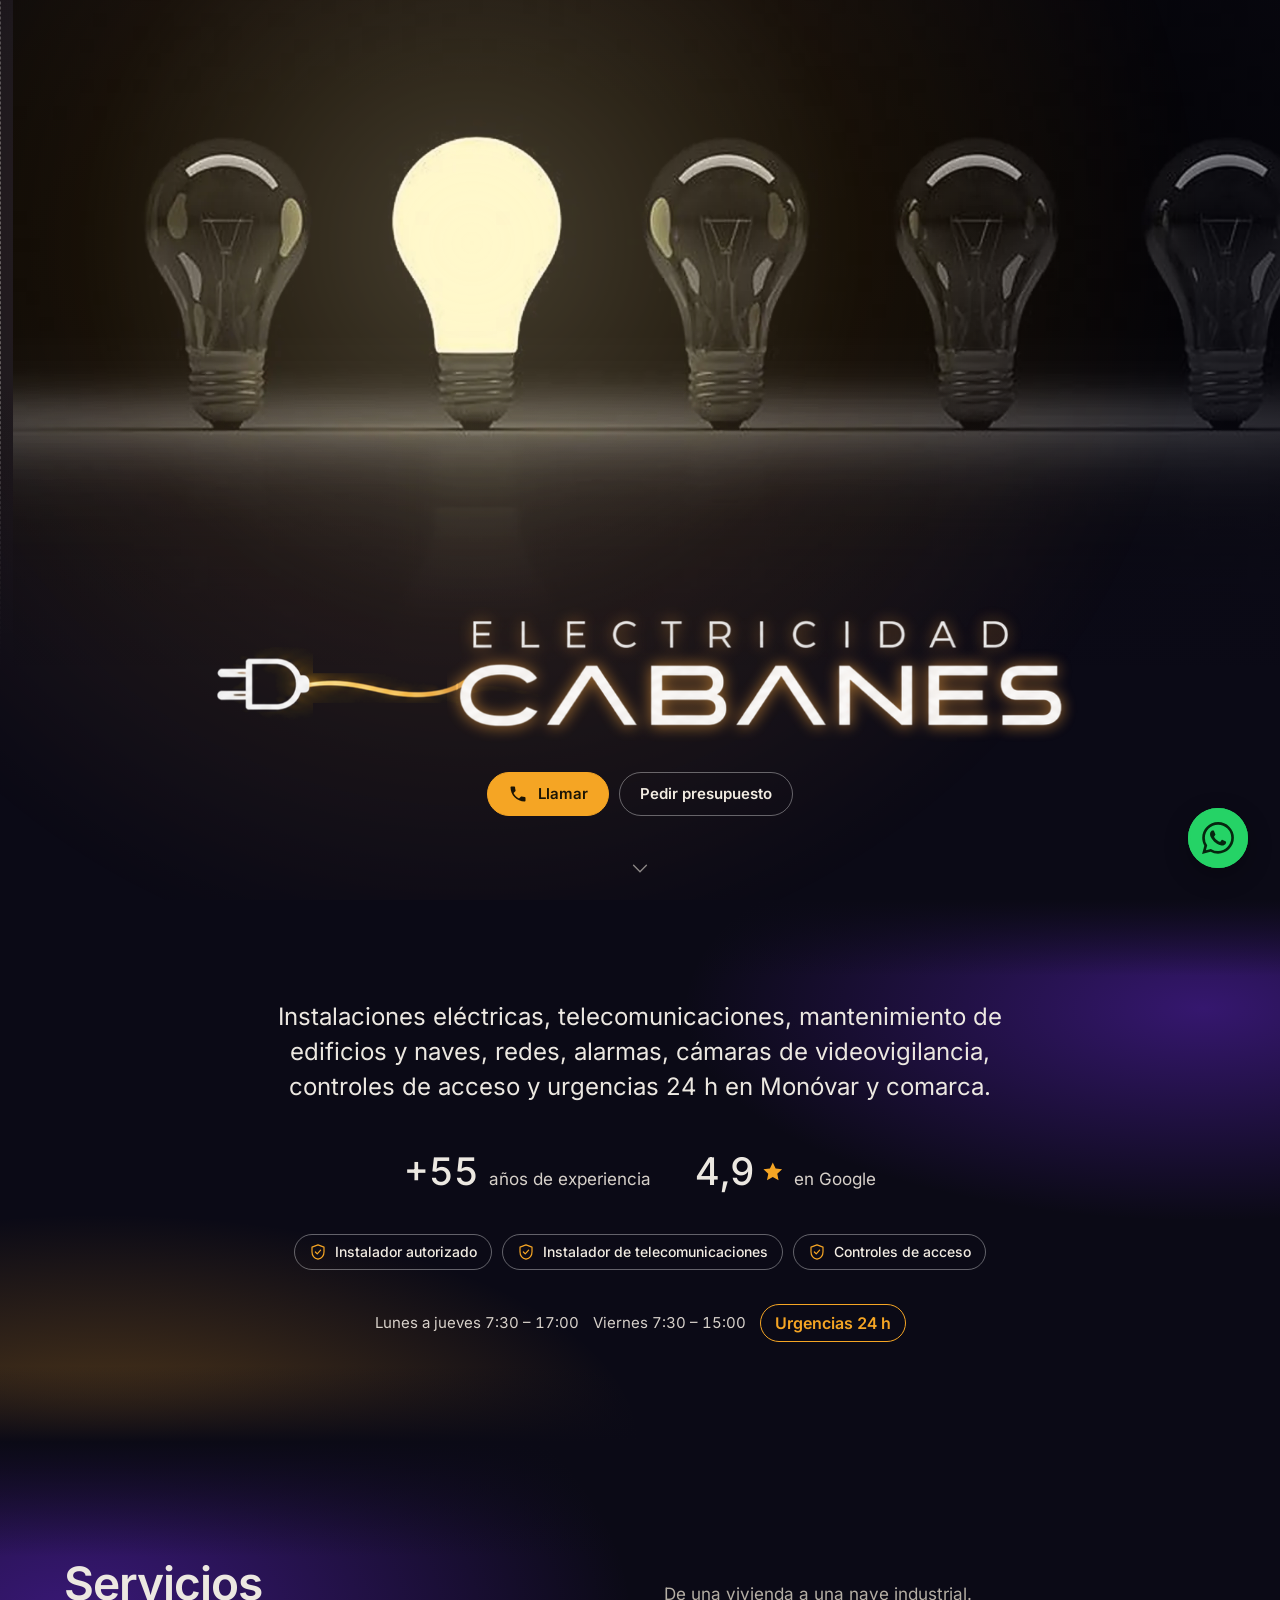
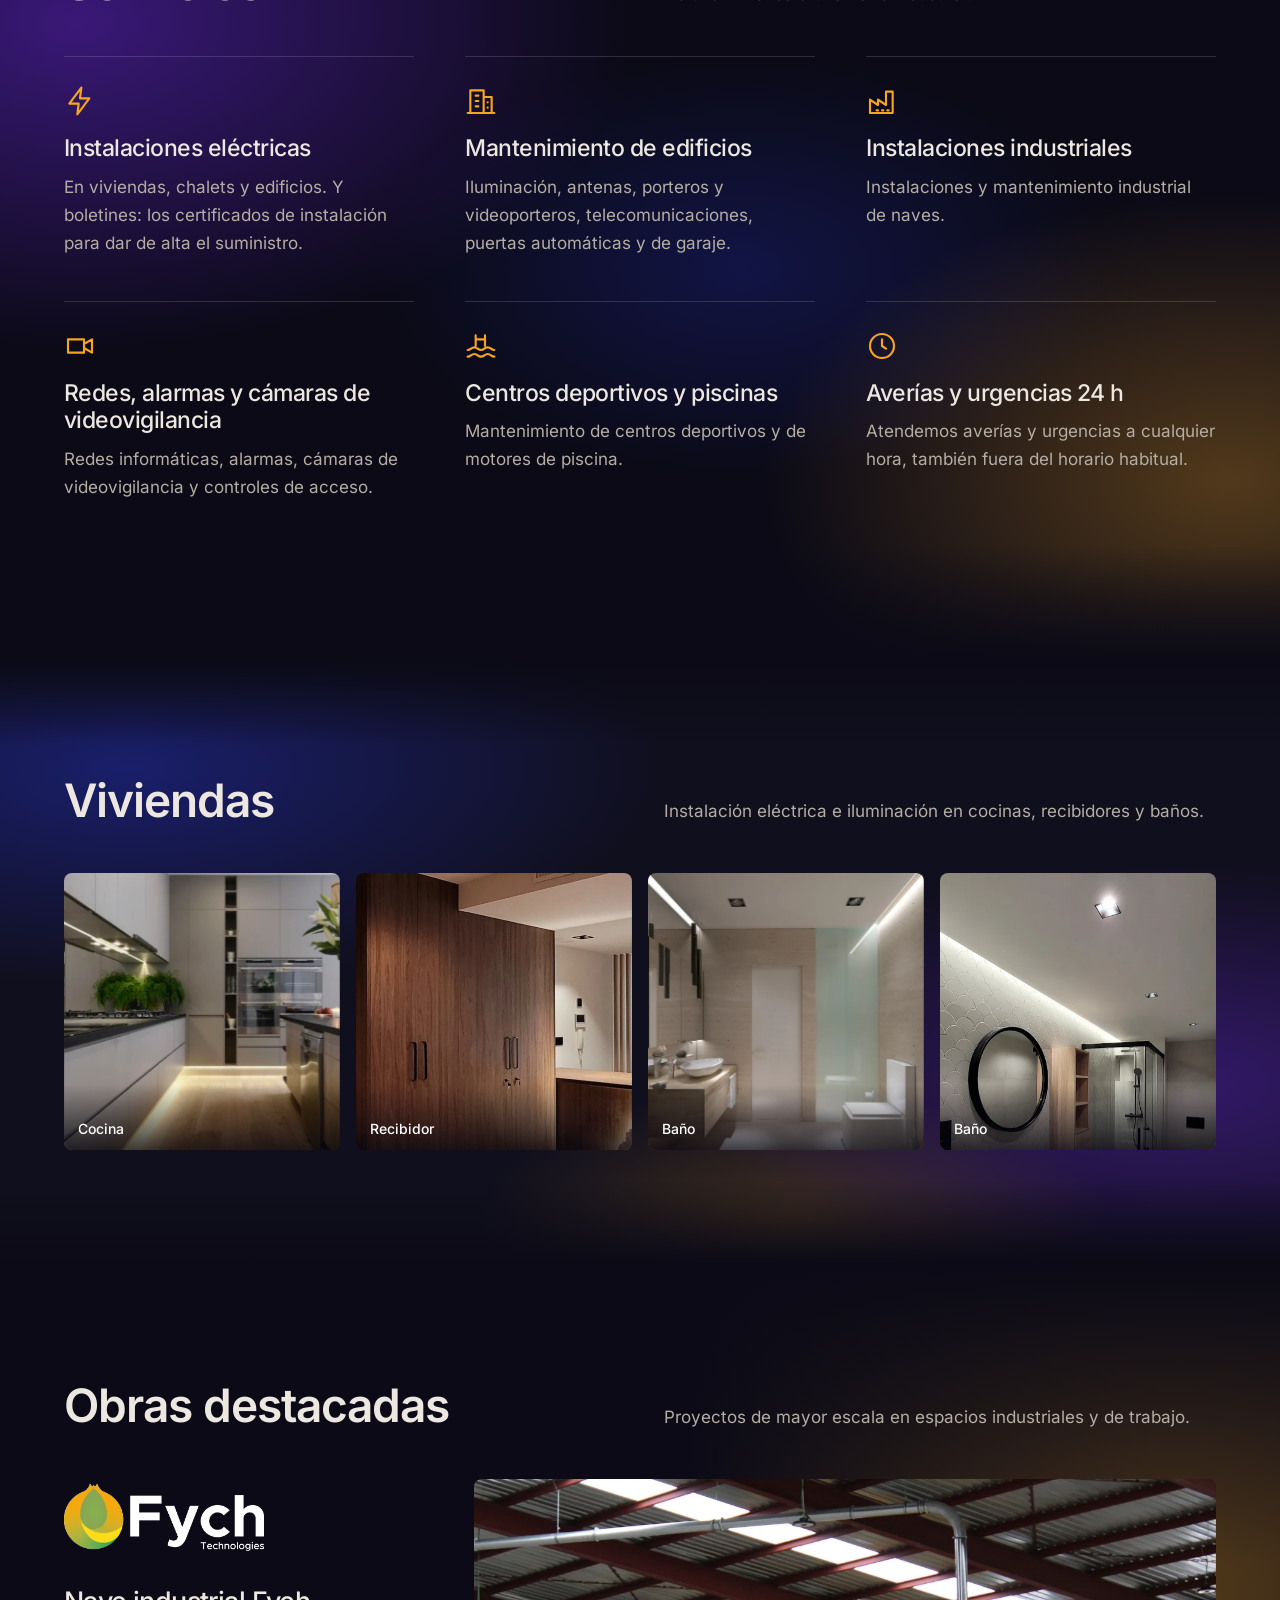
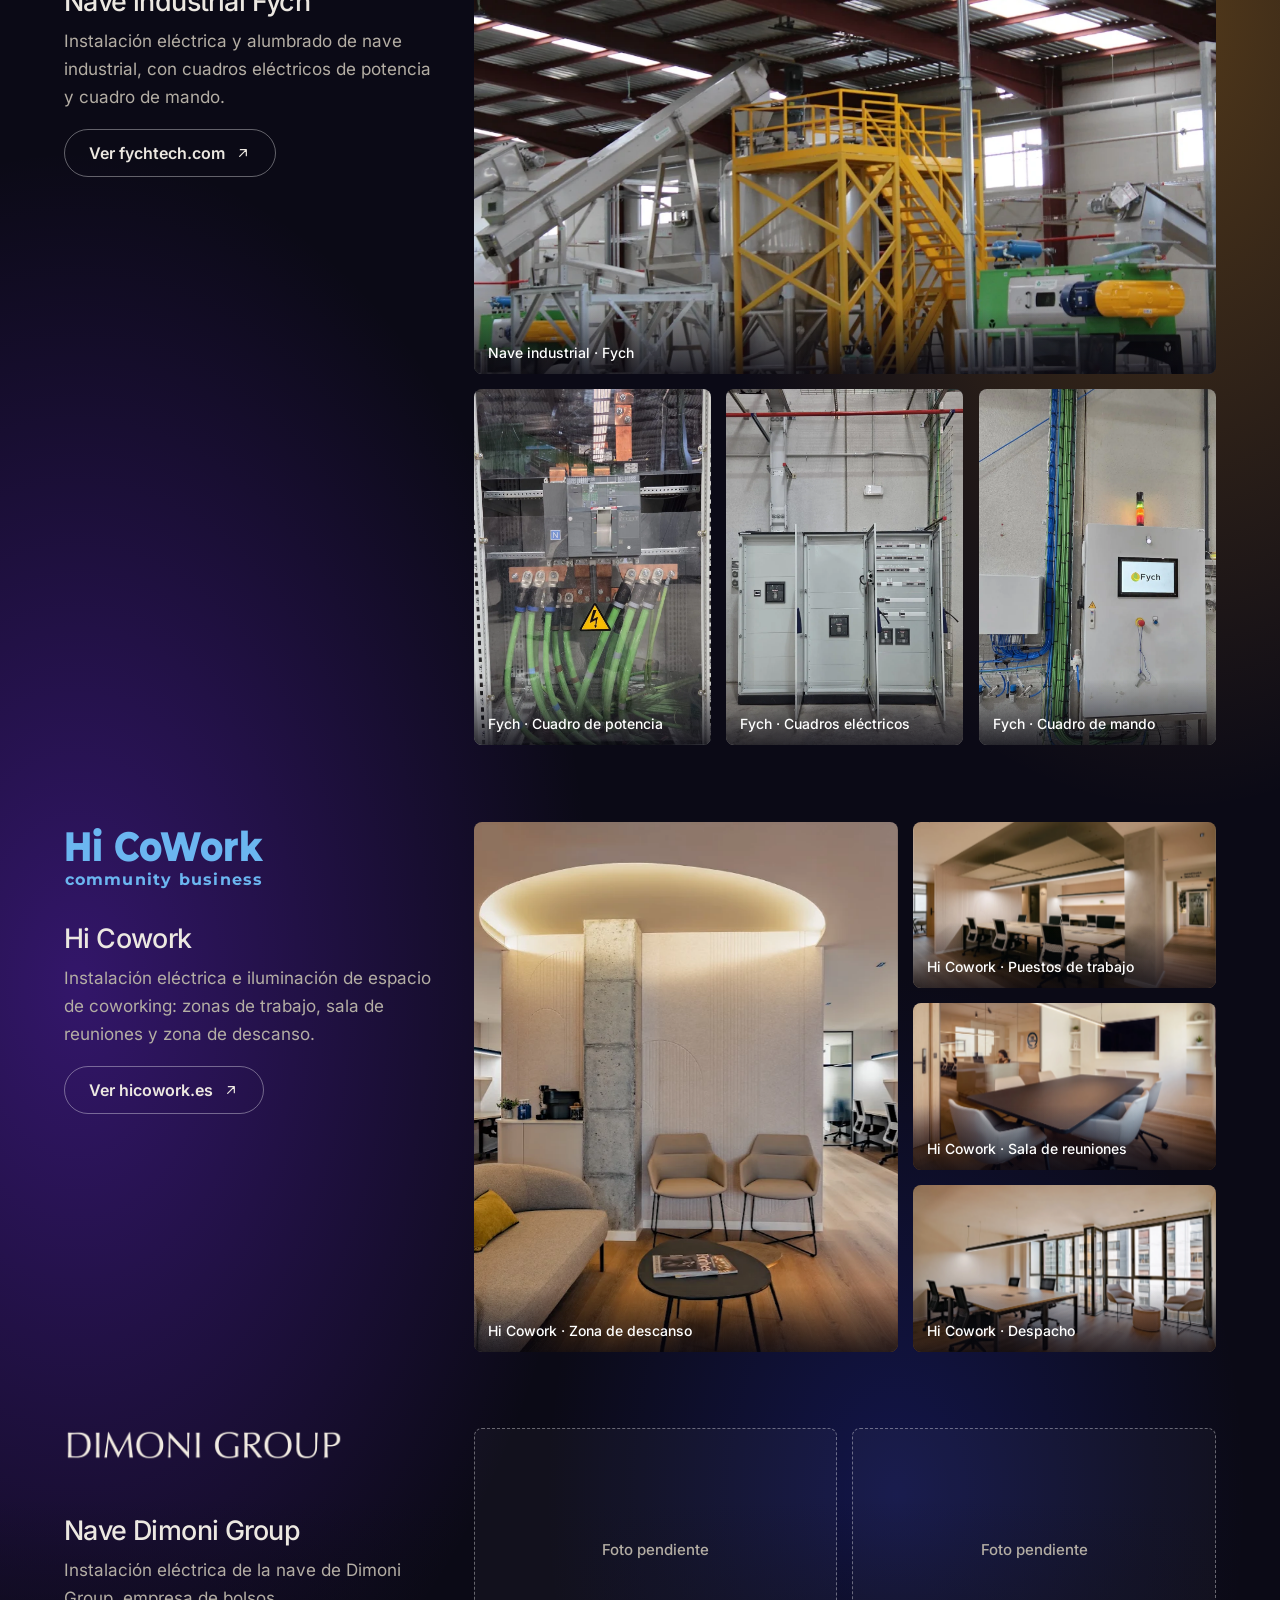
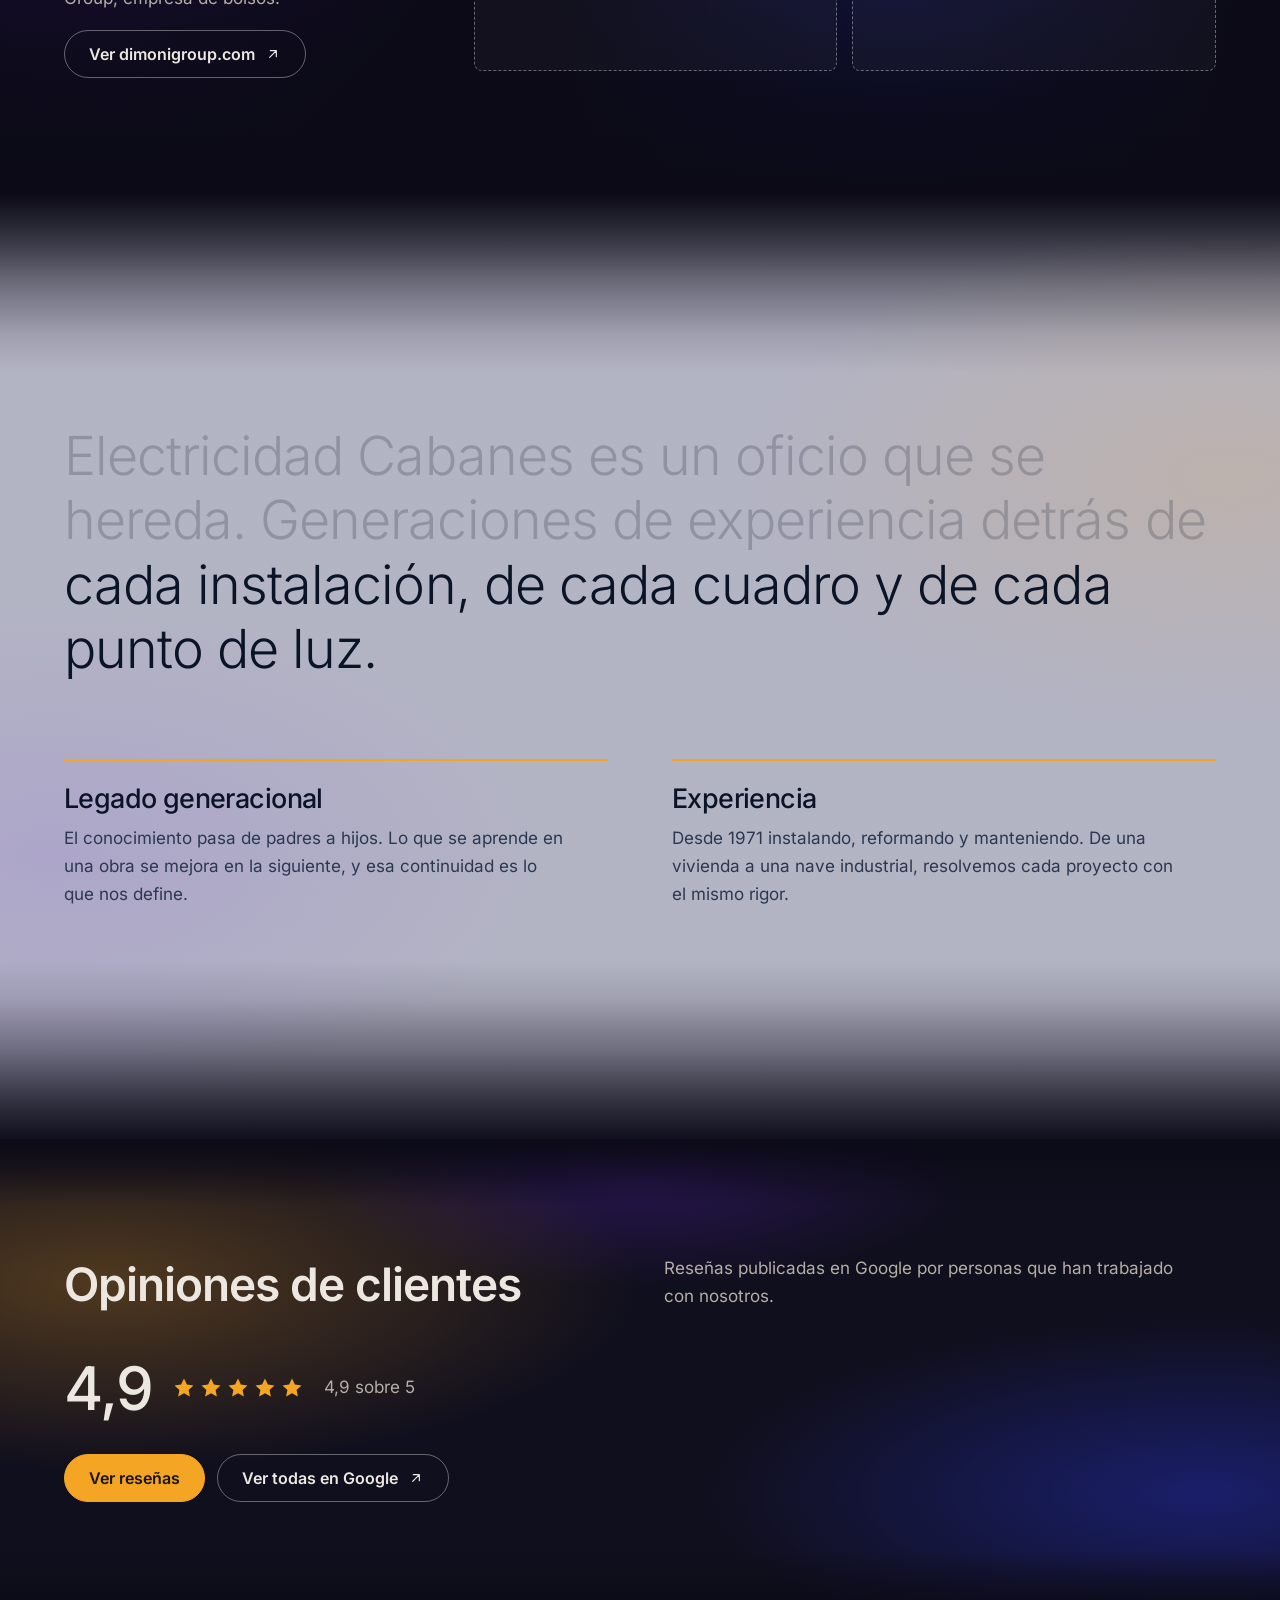
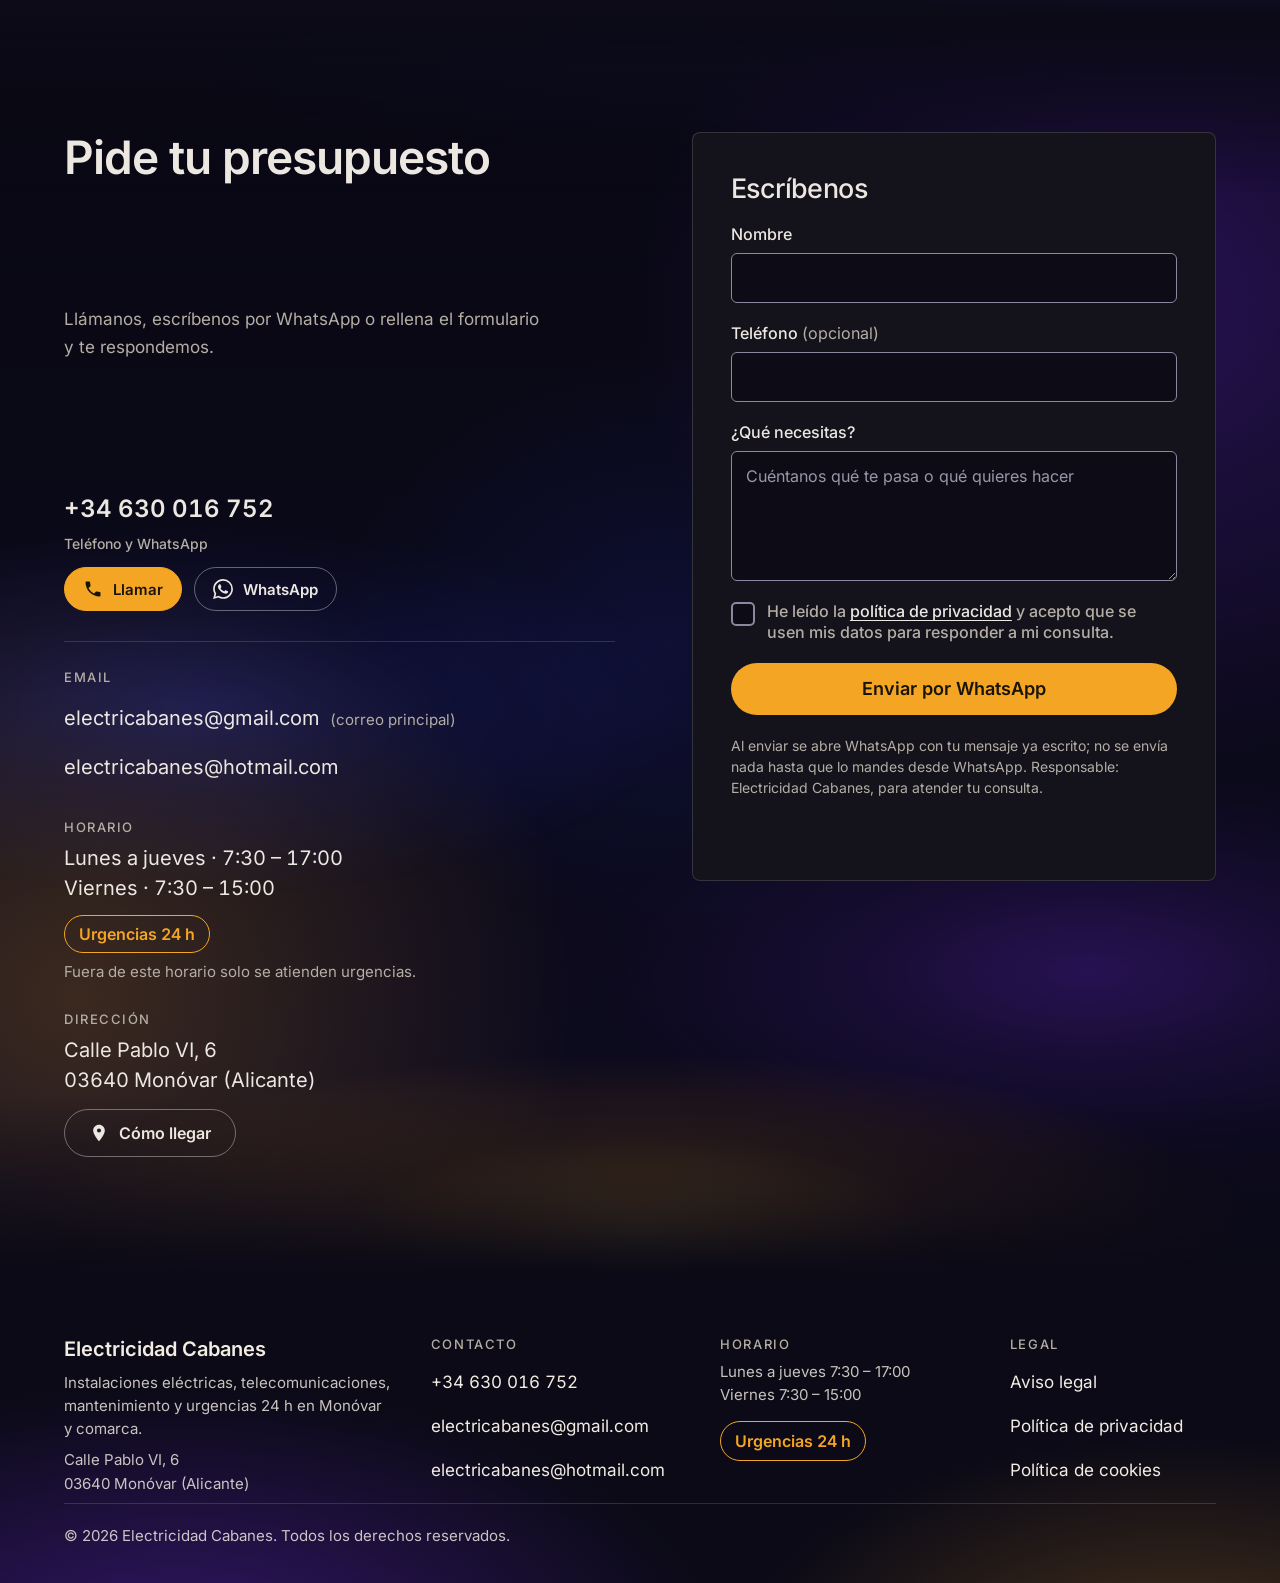
==== commit f0324315: "Portada con foto de bombillas: apertura con encendido y revelado (solo CSS) Co-Authored-By: Claude S" ====
--- a/index.html
+++ b/index.html
@@ -8,6 +8,7 @@
 <link rel="icon" href="favicon.svg" type="image/svg+xml">
 <link rel="icon" href="favicon.png" sizes="48x48" type="image/png">
 <link rel="apple-touch-icon" href="apple-touch-icon.png">
+<link rel="preload" as="image" href="img/hero-bombillas.webp" type="image/webp">
 <meta name="theme-color" content="#0b0a16">
 <meta property="og:type" content="website">
 <meta property="og:locale" content="es_ES">
@@ -519,6 +520,45 @@
 .hx .hero-cta>:nth-child(1){animation-delay:2.1s}.hx .hero-cta>:nth-child(2){animation-delay:2.22s}
 @keyframes rise{from{opacity:0;transform:translateY(8px)}}
 
+/* ---- Portada con foto: la bombilla se enciende en la oscuridad y su luz revela la foto ----
+   Capas dentro de .hero-bg: foto, viñeta fija, velo negro, copia recortada de la bombilla encendida (.lamp) y halo de luz.
+   La secuencia solo anima opacity y transform. La posición de la bombilla se calcula con unidades de contenedor (cq)
+   para que .lamp y .halo coincidan con la foto en cualquier pantalla. Sin JS o con "reducir movimiento" se ve el estado final. */
+.hero{--B:1.9s;justify-content:flex-end}
+.hero #bg{display:none}
+@media(max-width:760px){.hero{padding-bottom:156px}}
+.hero-bg{position:absolute;inset:0;z-index:0;overflow:hidden;container-type:size;background:var(--night);pointer-events:none;
+  --ar:1.7932;--bx:.3247;--by:.4635;--cx:50cqw;--cy:25cqh;
+  --rw:max(calc(100cqh * var(--ar) * .62),118cqw);--rh:calc(var(--rw) / var(--ar));
+  --L:clamp(calc(100cqw - var(--rw)),calc(var(--cx) - var(--bx) * var(--rw)),0px);
+  --T:calc(var(--cy) - var(--by) * var(--rh));
+  --bxp:calc(var(--L) + var(--bx) * var(--rw));--byp:calc(var(--T) + var(--by) * var(--rh));
+  --lr:calc(var(--rw) * .0847);--hr:calc(max(100cqw,100cqh) * .8)}
+@media(min-width:761px){.hero-bg{--rw:max(100cqw,calc(100cqh * var(--ar) * .9));--cy:27cqh}}
+.hero-bg>*{position:absolute;display:block}
+.hero-bg .ph{left:var(--L);top:var(--T);width:var(--rw);height:var(--rh);max-width:none;
+  -webkit-mask-image:linear-gradient(#000 70%,transparent);mask-image:linear-gradient(#000 70%,transparent)}
+.hero-bg .vig{inset:0;background:radial-gradient(ellipse 90% 60% at var(--bxp) var(--byp),transparent 30%,rgba(11,10,22,.78) 100%),linear-gradient(transparent 42%,rgba(11,10,22,.7) 78%,var(--night))}
+.hero-bg .veil{inset:0;background:#000;opacity:0}
+.hero-bg .lamp{left:calc(var(--bxp) - var(--lr));top:calc(var(--byp) - var(--lr));width:calc(var(--lr) * 2);height:calc(var(--lr) * 2);border-radius:50%;opacity:0;
+  background:url(img/hero-bombillas.webp) no-repeat calc(var(--lr) - var(--bx) * var(--rw)) calc(var(--lr) - var(--by) * var(--rh))/var(--rw) var(--rh)}
+.hero-bg .halo{left:calc(var(--bxp) - var(--hr));top:calc(var(--byp) - var(--hr));width:calc(var(--hr) * 2);height:calc(var(--hr) * 2);border-radius:50%;opacity:.55;
+  background:radial-gradient(closest-side,rgba(255,228,170,.5),rgba(255,176,70,.17) 38%,transparent 72%)}
+.hx .hero-bg .veil{opacity:1;animation:veil-off 1.3s 1.5s cubic-bezier(.45,0,.2,1) forwards}
+.hx .hero-bg .lamp{animation:lamp-on 2.6s .35s linear forwards}
+.hx .hero-bg .halo{opacity:0;transform:scale(.22);animation:halo-on 2.6s .35s linear forwards}
+
+@keyframes veil-off{to{opacity:0}}
+@keyframes lamp-on{0%{opacity:0}5%{opacity:.9}8%{opacity:.05}13%{opacity:0}17%{opacity:.6}20%{opacity:.1}26%{opacity:1}31%{opacity:.45}35%{opacity:1}42%{opacity:.8}46%{opacity:1}80%{opacity:1}100%{opacity:0}}
+@keyframes halo-on{0%{opacity:0;transform:scale(.22)}5%{opacity:.5}8%{opacity:0}13%{opacity:0}17%{opacity:.35}20%{opacity:.05}26%{opacity:.8}31%{opacity:.3}35%{opacity:.8;transform:scale(.22)}46%{opacity:.9}100%{opacity:.55;transform:scale(1);animation-timing-function:ease-out}}
+/* El logo y los botones entran después de la bombilla (misma secuencia de siempre, desplazada --B) */
+.hx .pc.lk,.hx .pc.lt{animation-delay:calc(var(--B) + .95s + var(--i) * .07s)}
+.hx .g1>.pc:first-child{animation-delay:calc(var(--B) + .1s)}
+.hx .cw,.hx .cw>.pc{animation-delay:calc(var(--B) + .3s)}
+.hx .spark,.hx .flash{animation-delay:calc(var(--B) + .95s)}
+.hx .pc.glow{animation-delay:calc(var(--B) + 1.7s)}
+.hx .hero-cta>:nth-child(1){animation-delay:calc(var(--B) + 1.9s)}.hx .hero-cta>:nth-child(2){animation-delay:calc(var(--B) + 2.02s)}
+
 /* Quiénes somos (legado y experiencia) sobre fondo blanco, como en la versión alternativa */
 body #quienes-somos{background-color:#b8b9c8;background-image:none;color:#0e1b33;color-scheme:light}
 #quienes-somos::before{display:none}
@@ -559,6 +599,10 @@
 
 <header class="hero" id="inicio">
   <canvas id="bg" aria-hidden="true"></canvas>
+  <div class="hero-bg" aria-hidden="true">
+    <img class="ph" src="img/hero-bombillas.webp" alt="" width="1700" height="948" fetchpriority="high" decoding="async">
+    <i class="vig"></i><i class="veil"></i><i class="lamp"></i><i class="halo"></i>
+  </div>
   <div class="flash" aria-hidden="true"></div>
   <div class="hero-in" id="heroIn">
     <h1 class="logo-h"><span class="lg" aria-hidden="true"><span class="lgi">
@@ -925,7 +969,7 @@
   const br=jag([[bx,by],[bx+Math.cos(ba)*len*.4,by+Math.sin(ba)*len*.4]],len*.12,lite?3:5);
   bolts.push({paths:[main,br],life:0,amber:Math.random()<.5});
 }
-const sched=()=>{if(!raf)raf=requestAnimationFrame(frame)};
+const sched=()=>{/* el canvas está oculto (portada con foto): no se dibuja */};
 function frame(now){
   raf=0;
   if(!run||document.hidden)return;
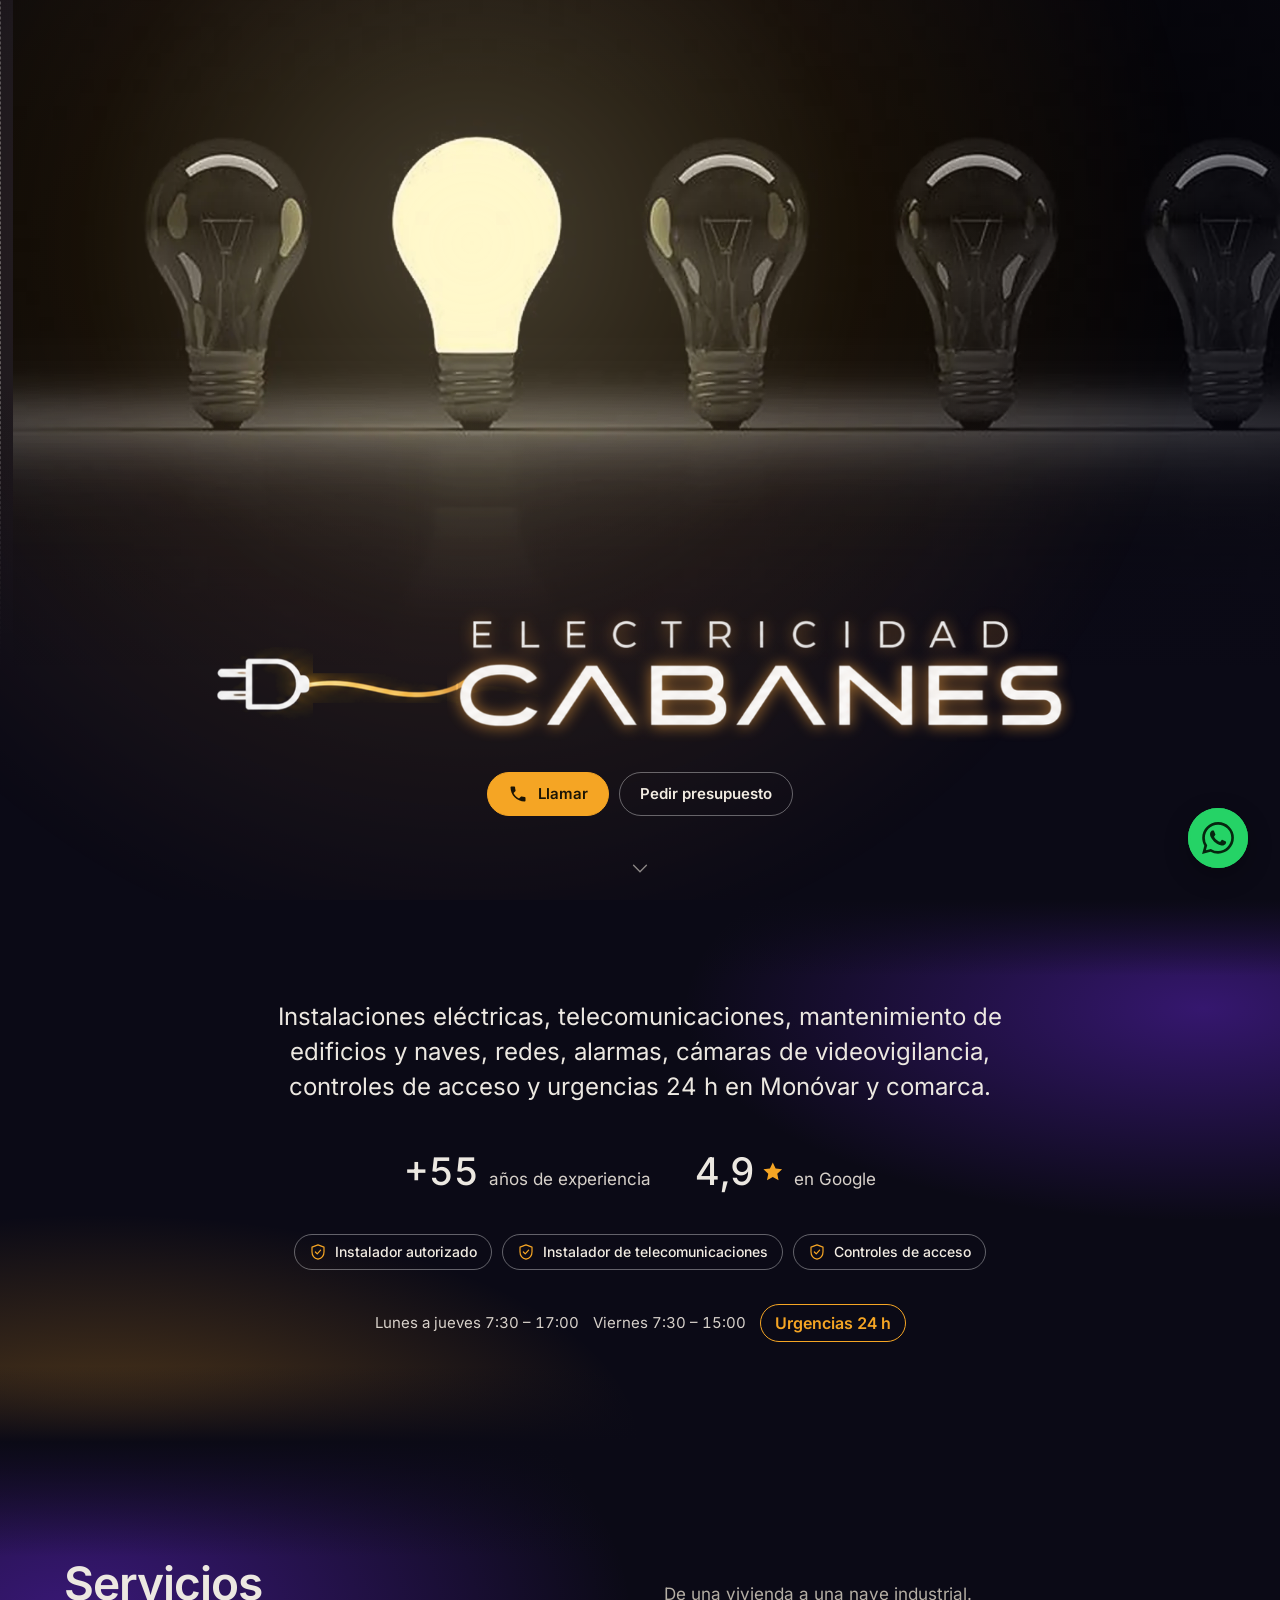
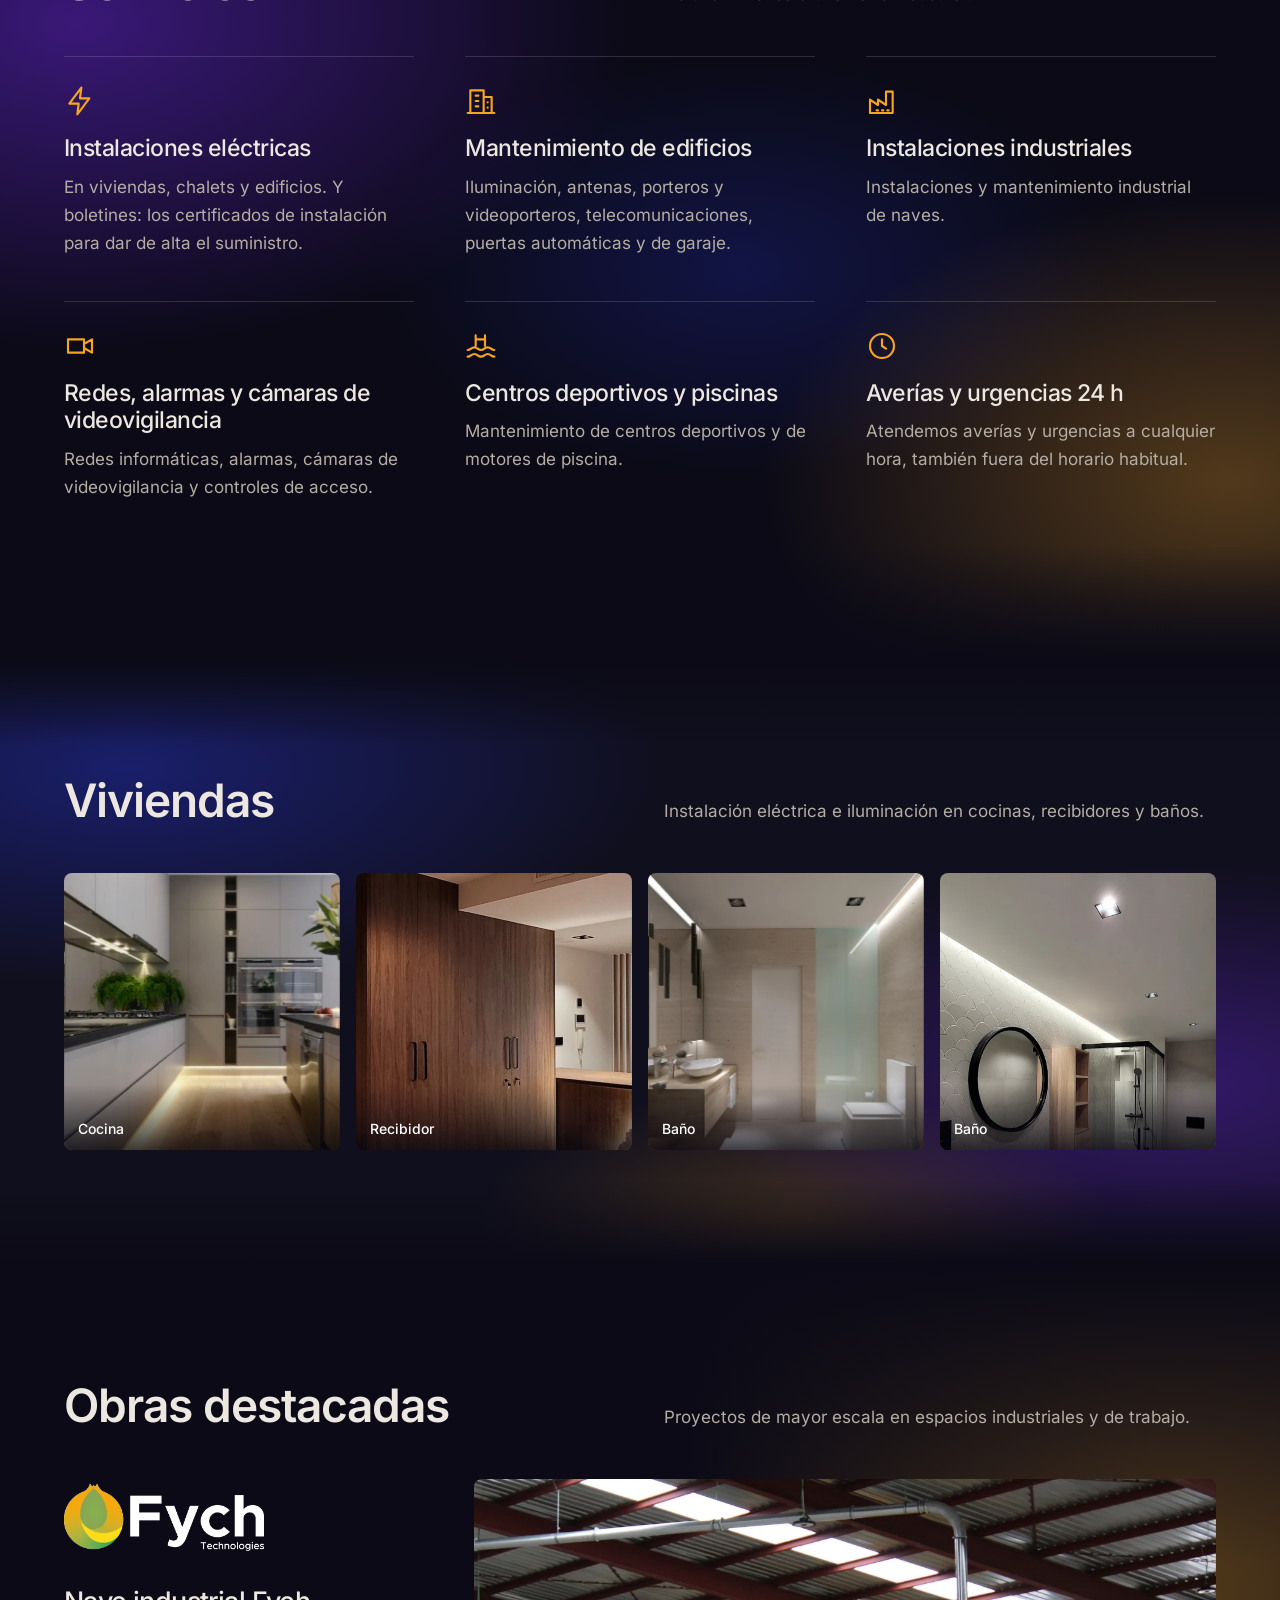
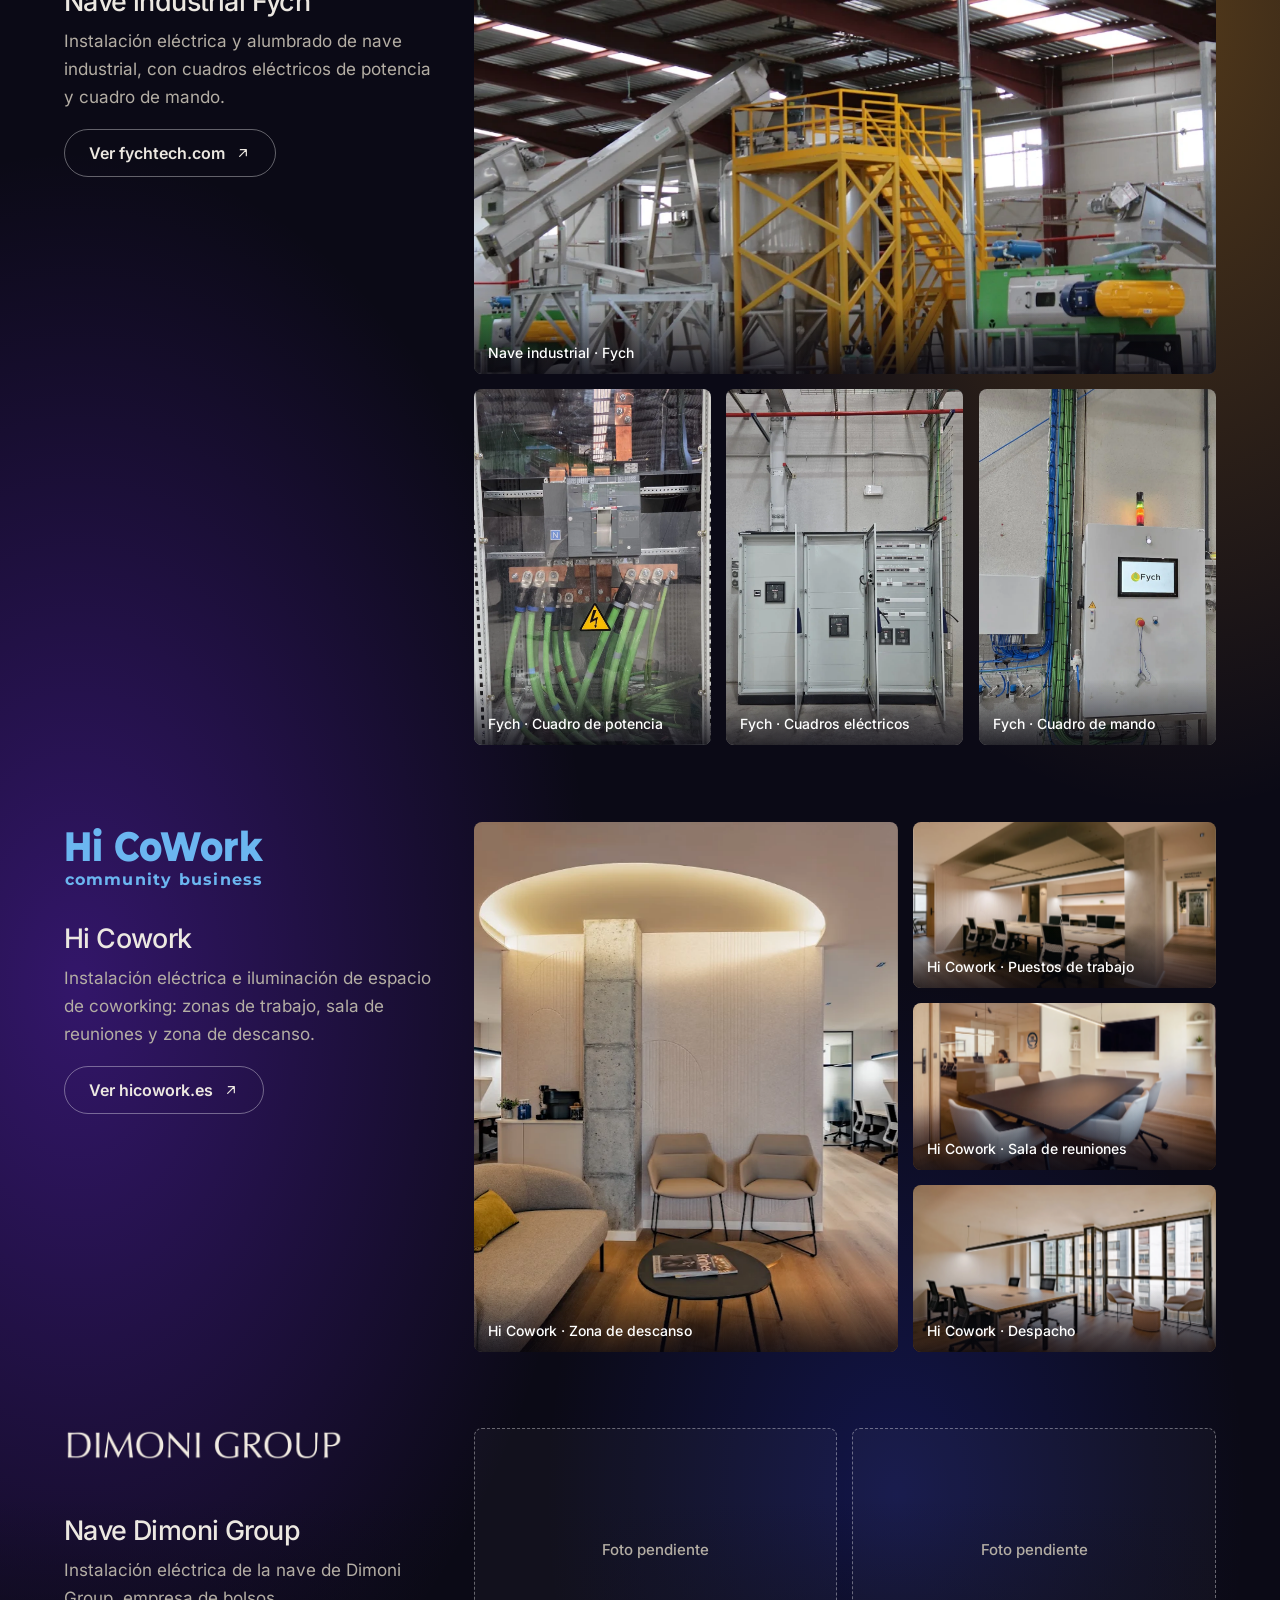
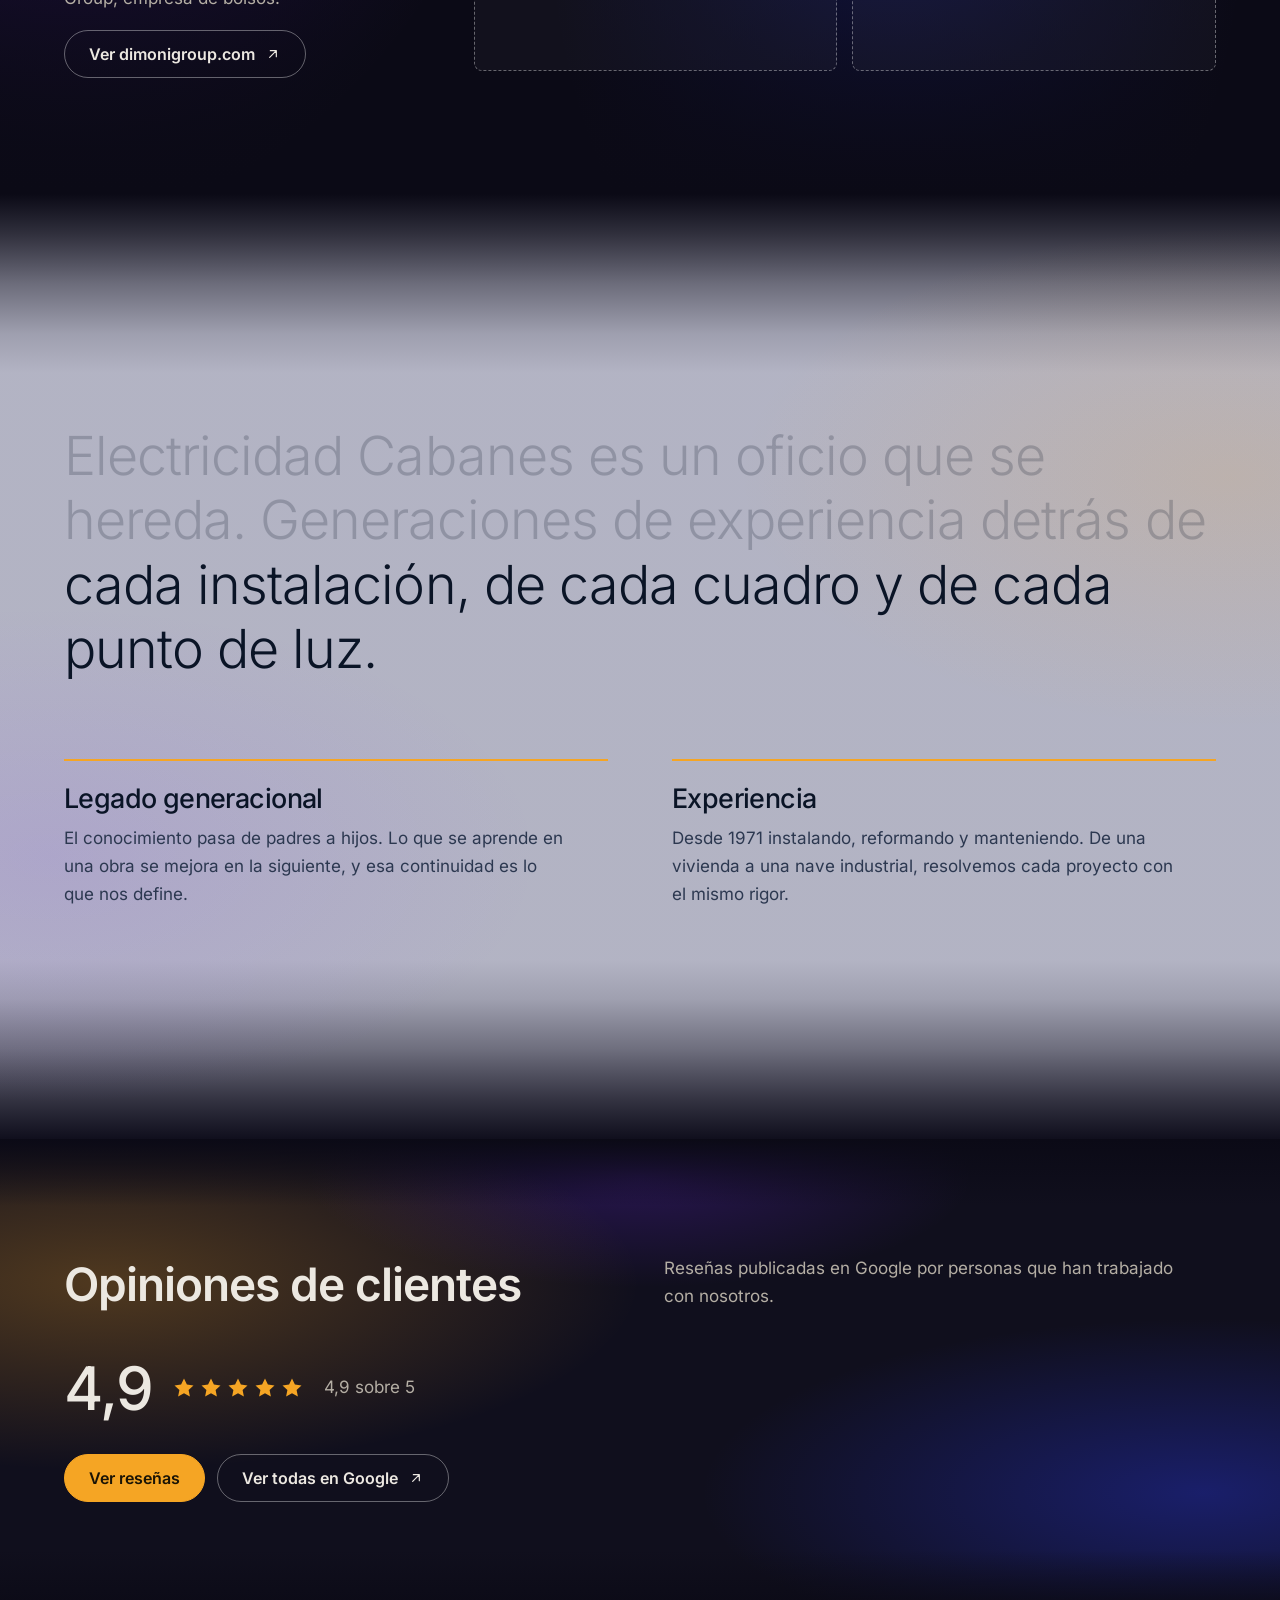
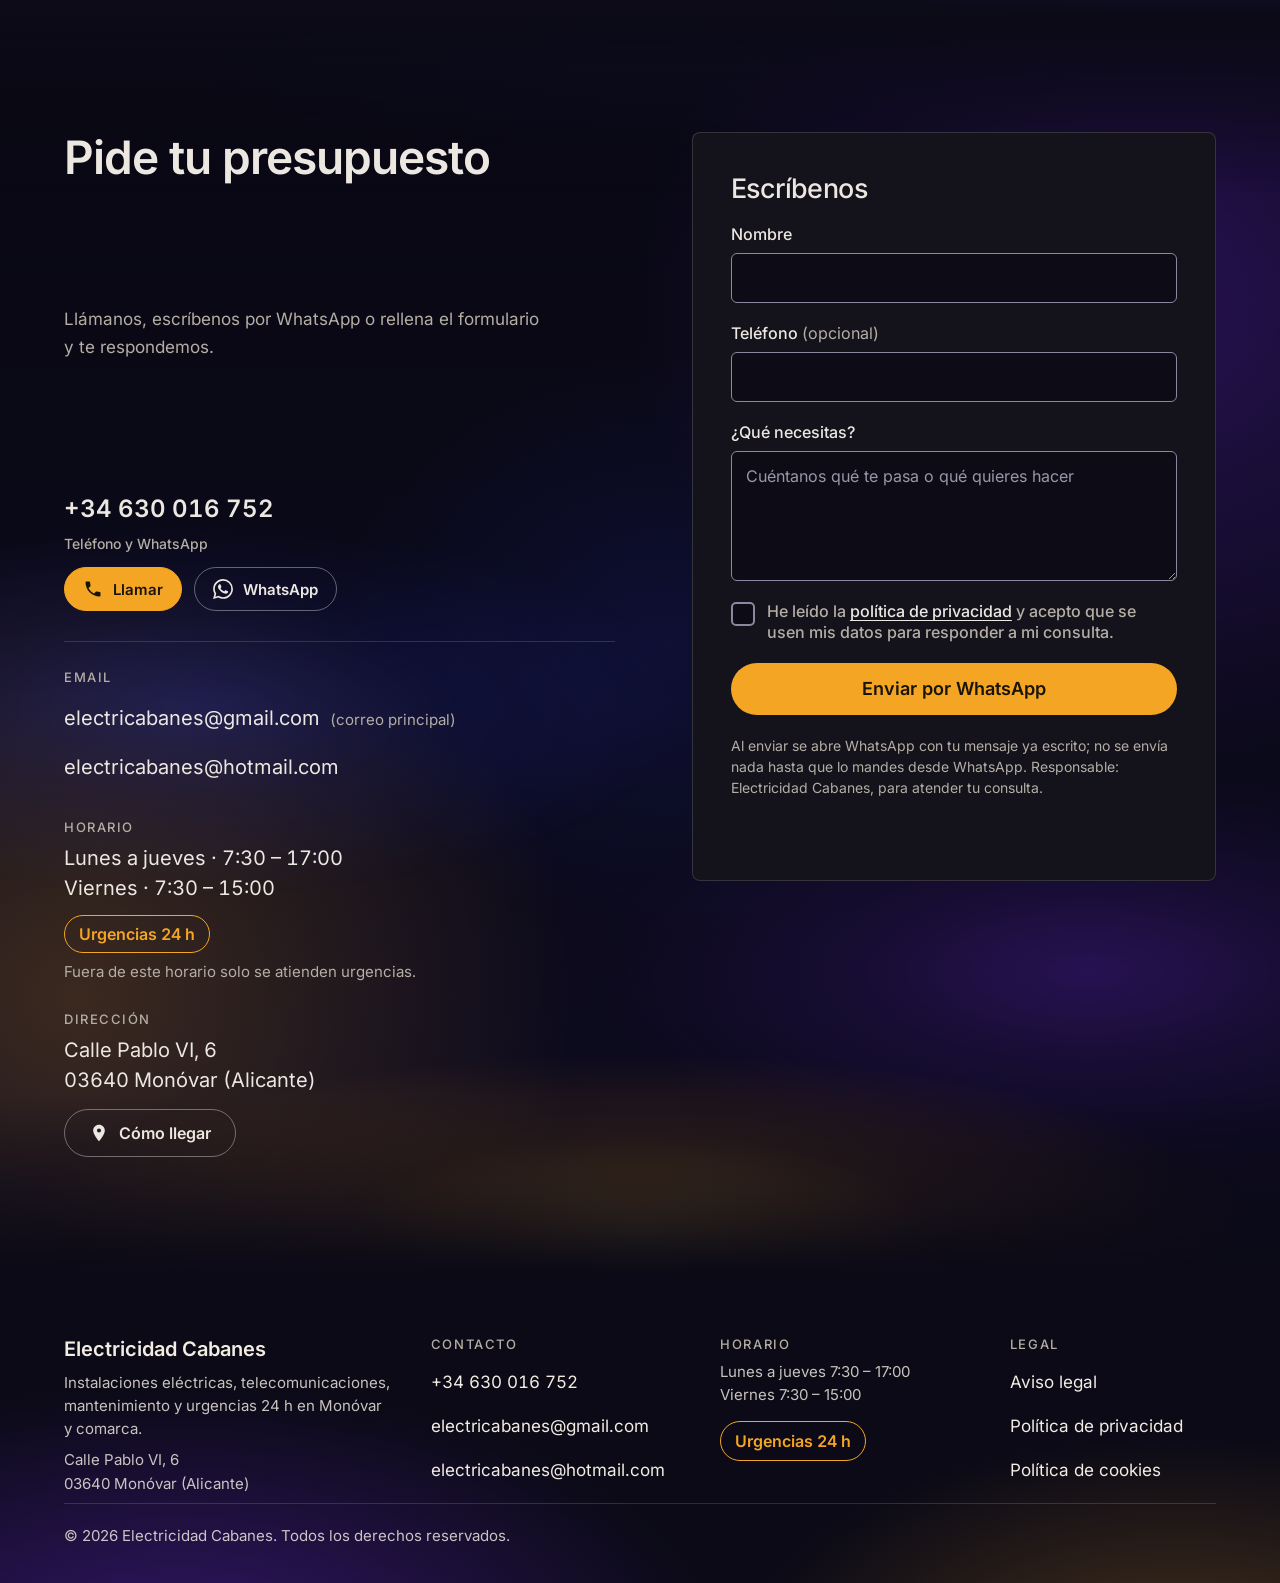
==== commit 03a079c5: "Portada híbrida: la foto se aleja y se oscurece al bajar (transform/opacity) Co-Authored-By: Claude " ====
--- a/index.html
+++ b/index.html
@@ -540,6 +540,9 @@
   -webkit-mask-image:linear-gradient(#000 70%,transparent);mask-image:linear-gradient(#000 70%,transparent)}
 .hero-bg .vig{inset:0;background:radial-gradient(ellipse 90% 60% at var(--bxp) var(--byp),transparent 30%,rgba(11,10,22,.78) 100%),linear-gradient(transparent 42%,rgba(11,10,22,.7) 78%,var(--night))}
 .hero-bg .veil{inset:0;background:#000;opacity:0}
+/* Híbrida: al bajar, la foto se aleja un poco (transform) y se oscurece (.dim, opacity). Lo escribe el JS del scroll. */
+.hero-bg{transform-origin:50% 25%;will-change:transform}
+.hero-bg .dim{inset:0;background:var(--night);opacity:0}
 .hero-bg .lamp{left:calc(var(--bxp) - var(--lr));top:calc(var(--byp) - var(--lr));width:calc(var(--lr) * 2);height:calc(var(--lr) * 2);border-radius:50%;opacity:0;
   background:url(img/hero-bombillas.webp) no-repeat calc(var(--lr) - var(--bx) * var(--rw)) calc(var(--lr) - var(--by) * var(--rh))/var(--rw) var(--rh)}
 .hero-bg .halo{left:calc(var(--bxp) - var(--hr));top:calc(var(--byp) - var(--hr));width:calc(var(--hr) * 2);height:calc(var(--hr) * 2);border-radius:50%;opacity:.55;
@@ -601,7 +604,7 @@
   <canvas id="bg" aria-hidden="true"></canvas>
   <div class="hero-bg" aria-hidden="true">
     <img class="ph" src="img/hero-bombillas.webp" alt="" width="1700" height="948" fetchpriority="high" decoding="async">
-    <i class="vig"></i><i class="veil"></i><i class="lamp"></i><i class="halo"></i>
+    <i class="vig"></i><i class="veil"></i><i class="lamp"></i><i class="halo"></i><i class="dim"></i>
   </div>
   <div class="flash" aria-hidden="true"></div>
   <div class="hero-in" id="heroIn">
@@ -1016,7 +1019,7 @@
    Lecturas de layout (getBoundingClientRect, scrollHeight) solo en measure(): al cargar, en resize y cuando cambia el alto del documento.
    Durante el scroll update() no lee layout: calcula con valores en caché y escribe solo transform/opacity, y solo si el valor cambia.
    En móvil/táctil (mqLite) y con prefers-reduced-motion los efectos ligados al scroll se desactivan. */
-const heroIn=document.getElementById('heroIn');
+const heroIn=document.getElementById('heroIn'),heroBg=document.querySelector('.hero-bg'),heroDim=heroBg.querySelector('.dim');let lastBg=-1;
 const tiles=[...document.querySelectorAll('.tile')].map(el=>({el,img:el.querySelector('img'),c:0,h:0}));
 const clamp=(v,a=0,b=1)=>Math.min(b,Math.max(a,v));
 const wv=words.map(()=>'');
@@ -1028,7 +1031,11 @@
 };
 const update=()=>{
   tick=false;const y=scrollY;
-  if(reduce||mqLite.matches)return;
+  if(reduce)return;
+  /* Portada con foto: se aleja y se oscurece al bajar (solo transform/opacity; también en móvil) */
+  const bp=clamp(y/(vh*.85));
+  if(bp!==lastBg){lastBg=bp;heroBg.style.transform=`scale(${(1-.08*bp).toFixed(4)}) translate3d(0,${(bp*vh*.05).toFixed(1)}px,0)`;heroDim.style.opacity=(bp*.9).toFixed(3)}
+  if(mqLite.matches)return;
   if(y<vh){const h=clamp(y/(vh*.9));heroIn.style.transform=`translateY(${(y*.22).toFixed(1)}px)`;heroIn.style.opacity=(1-h*.9).toFixed(3);heroEnd=false}
   else if(!heroEnd){heroEnd=true;heroIn.style.transform=`translateY(${(vh*.22).toFixed(1)}px)`;heroIn.style.opacity=.1}
   const lp=clamp((vh*.82-(leadTop-y))/(leadH+vh*.25));
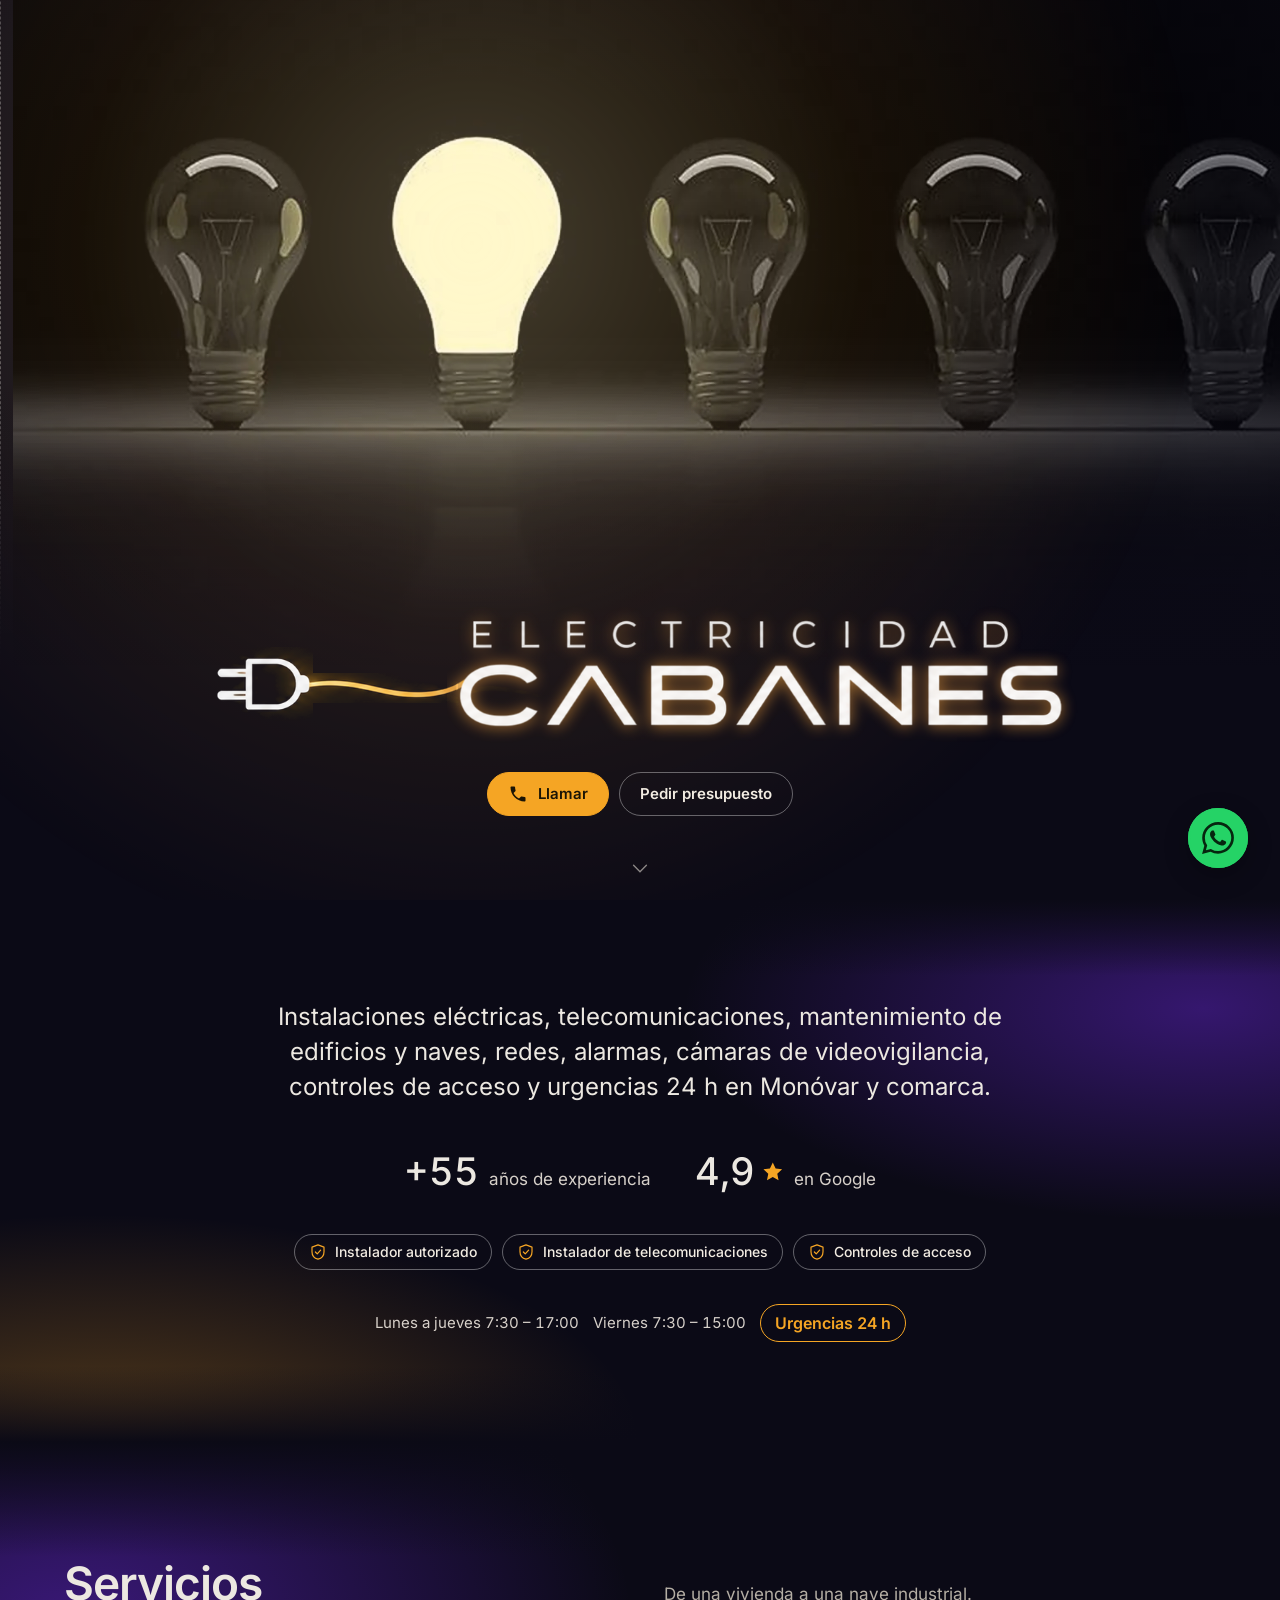
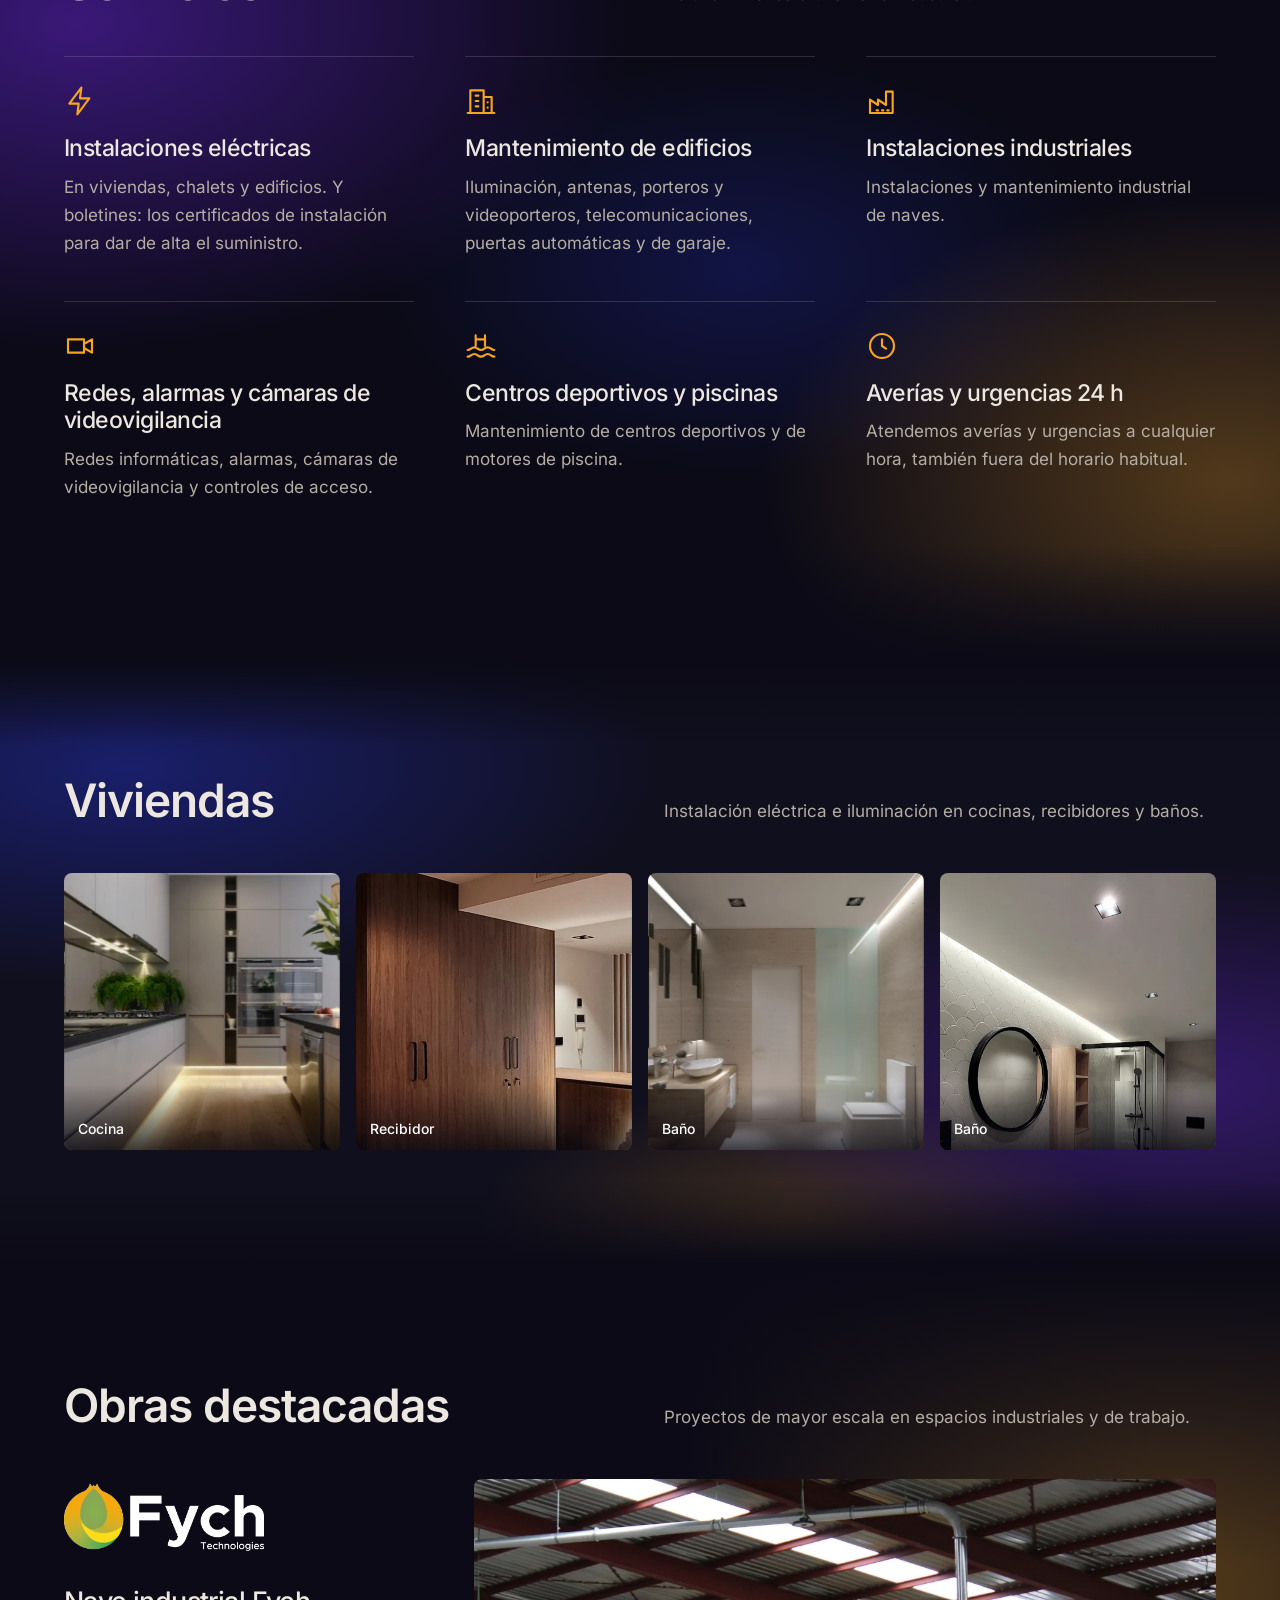
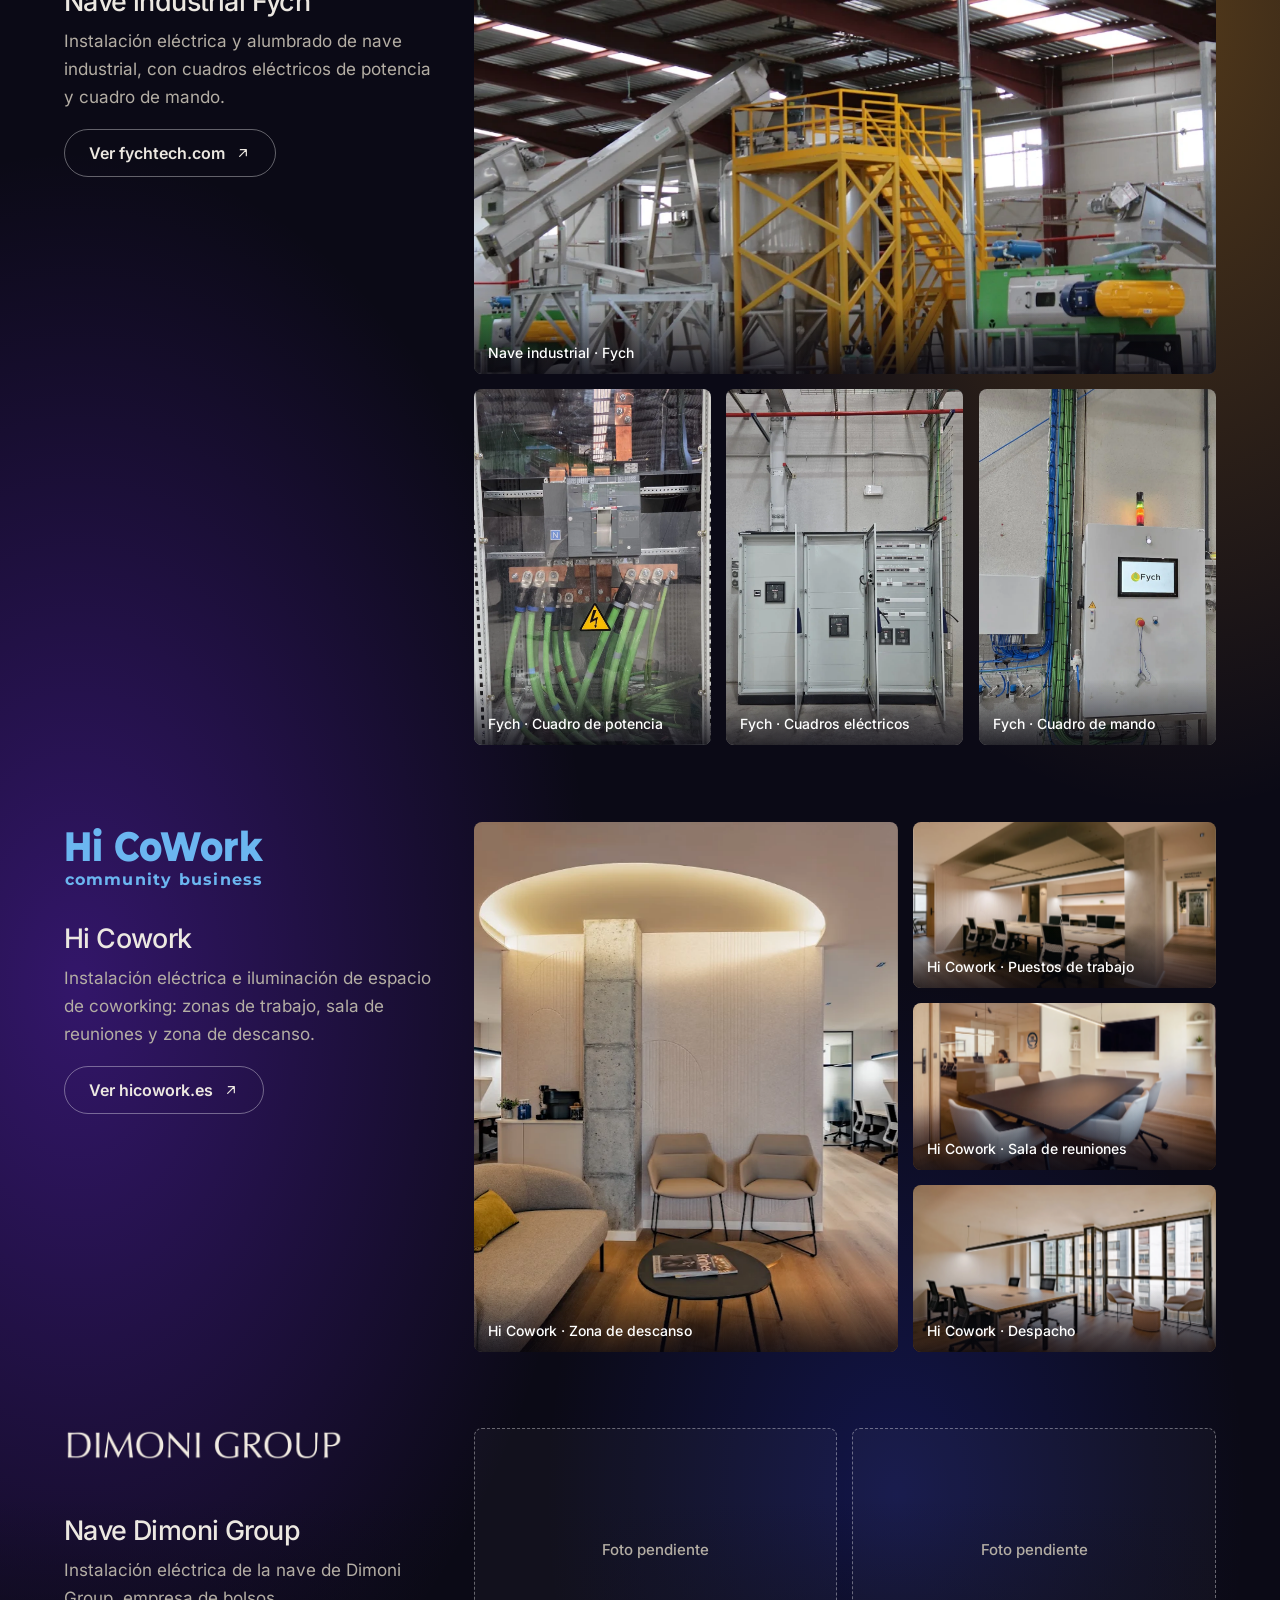
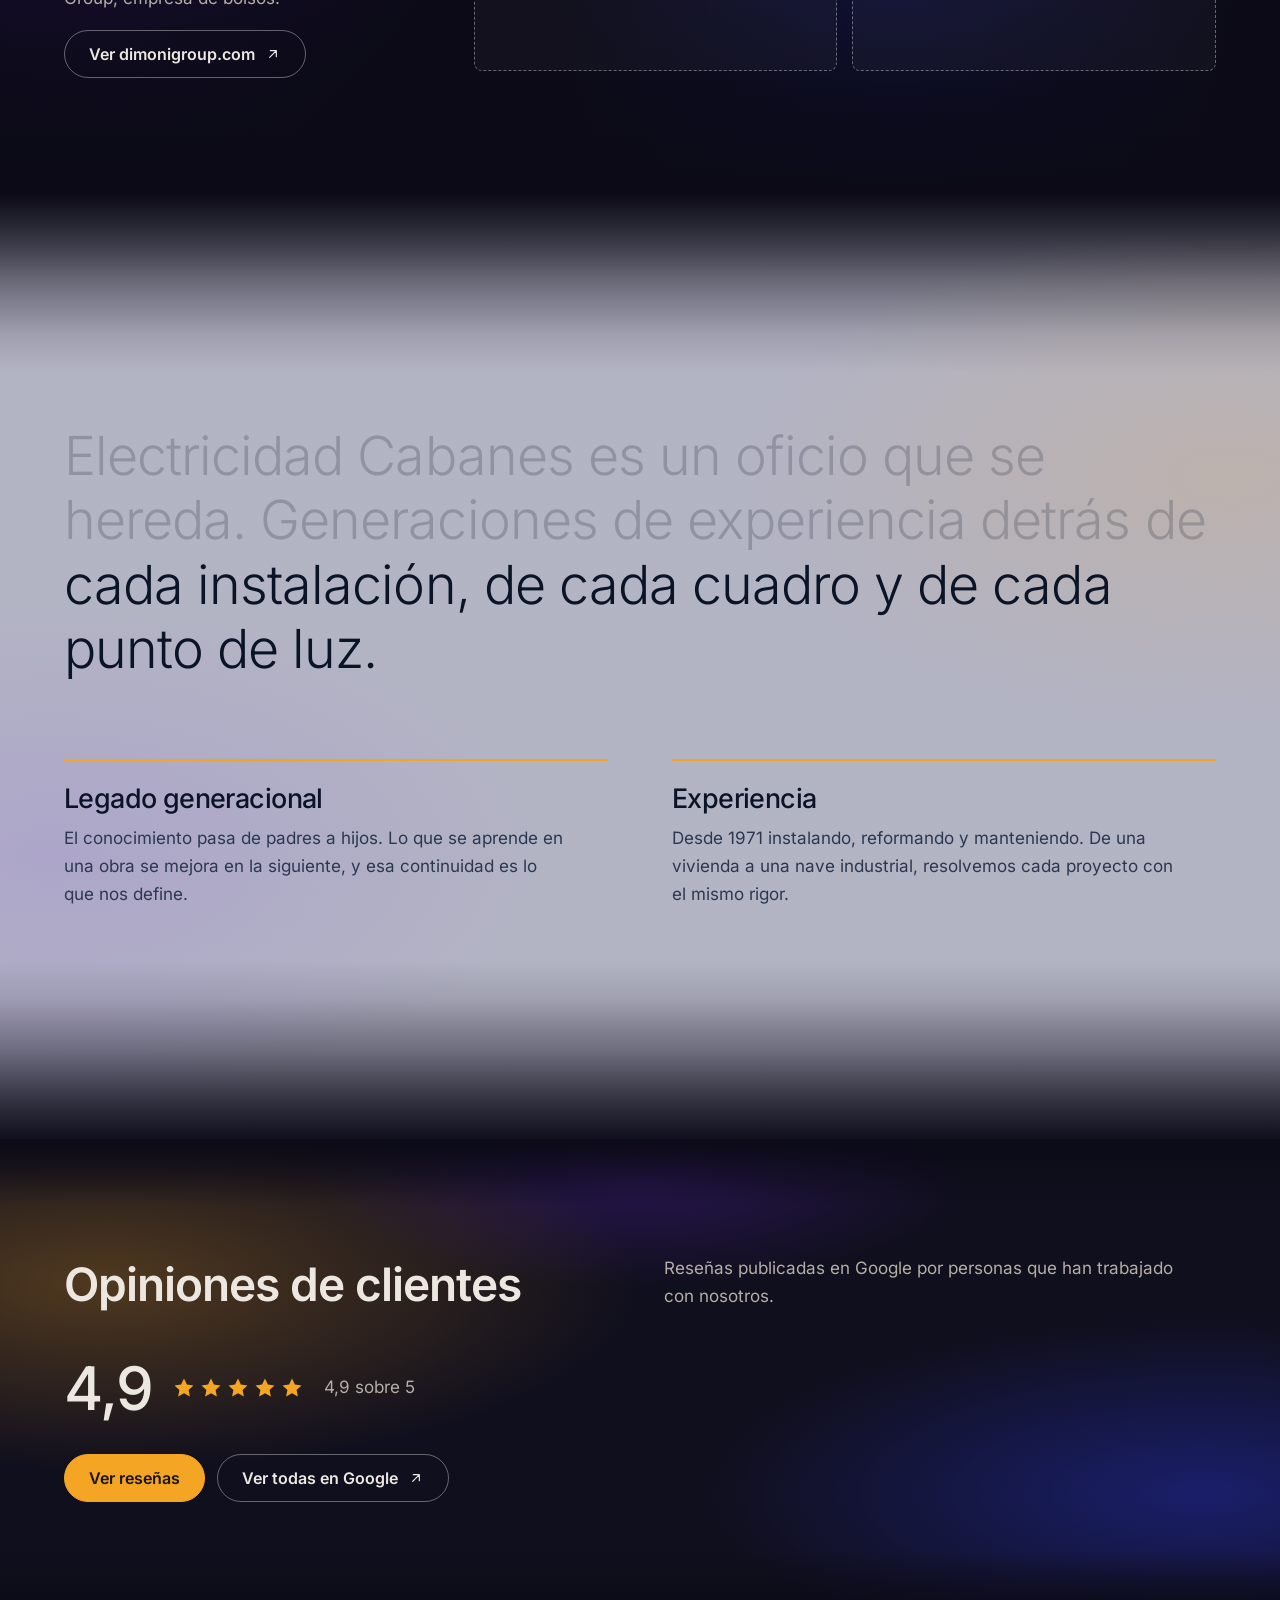
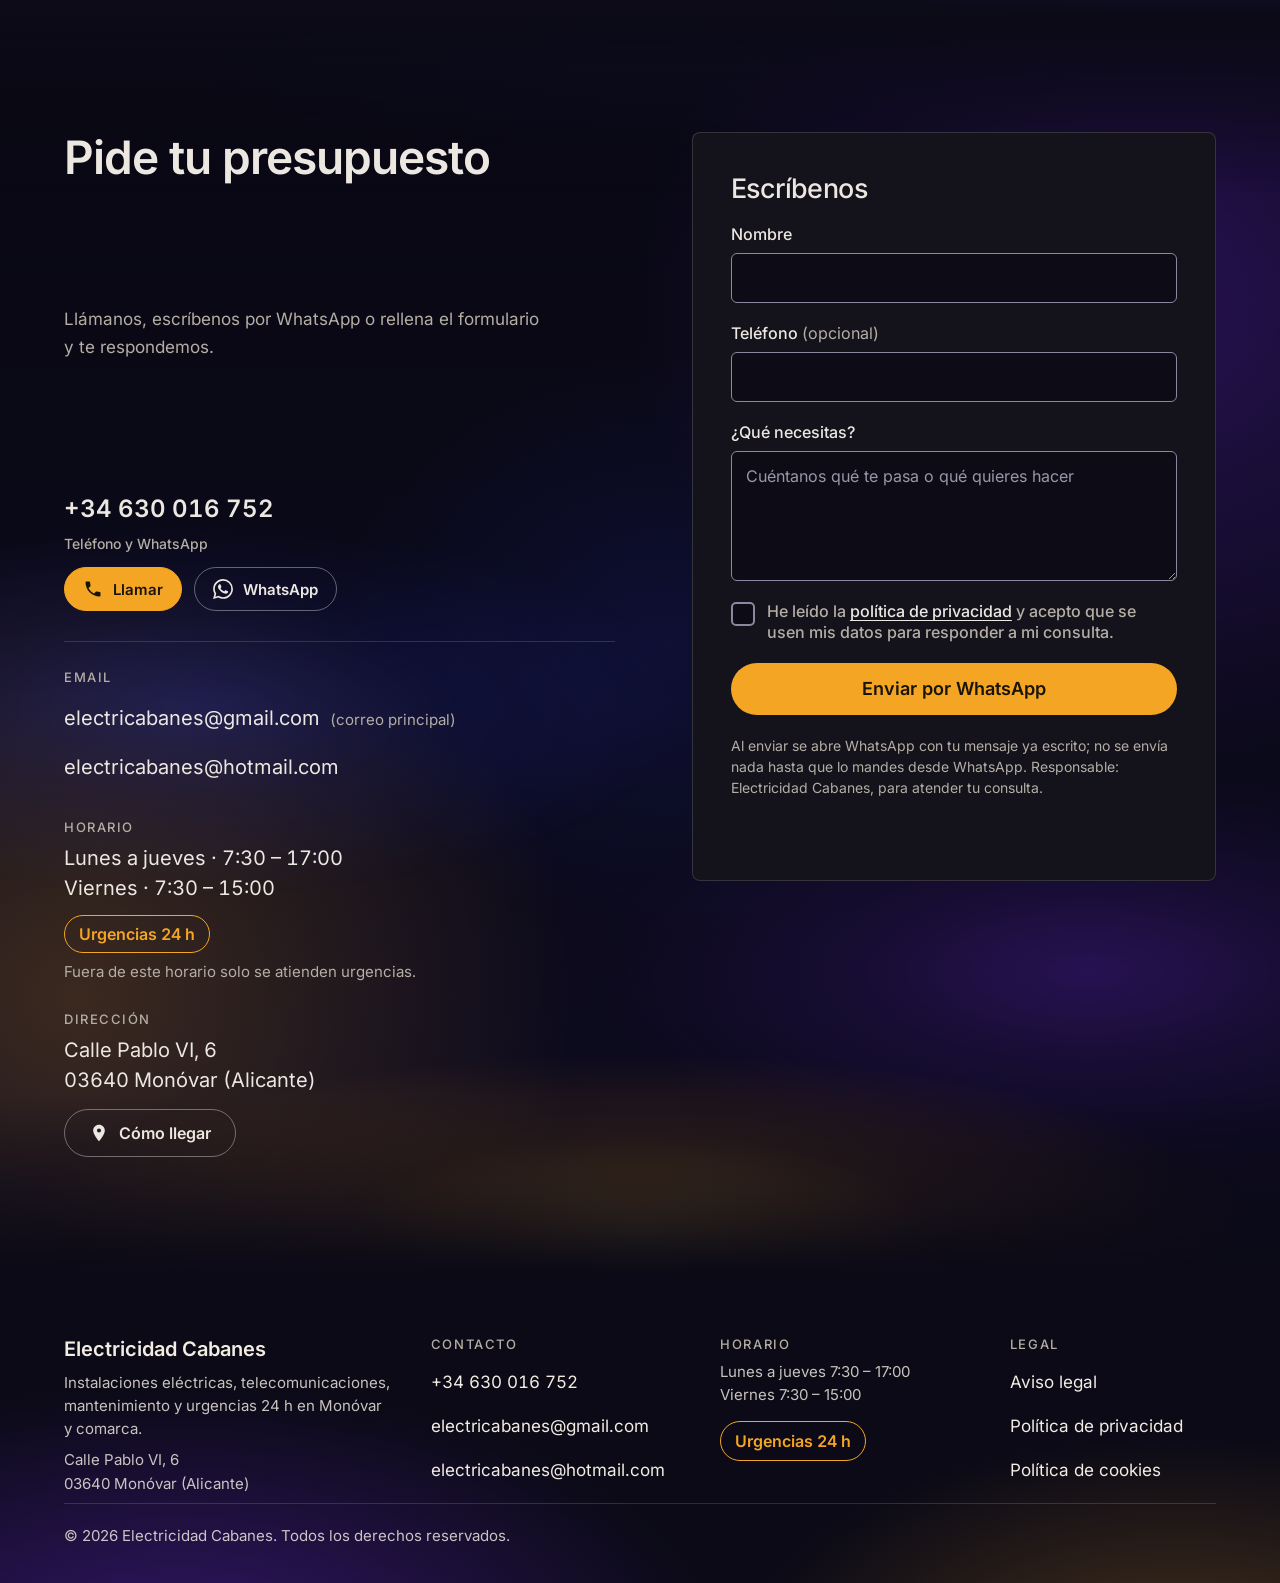
==== commit 1df10da6: "Móvil: quitar enchufe y cable del logo (solo el nombre se enciende letra a letra) Co-Authored-By: Cl" ====
--- a/index.html
+++ b/index.html
@@ -494,11 +494,11 @@
 .spark{--x:298;--y:50;--w:120;--h:120;border-radius:50%;background:radial-gradient(closest-side,#fff 0,#ffe3a1 14%,rgba(255,176,60,.55) 34%,rgba(255,150,30,.12) 62%,transparent);opacity:0}
 .flash{position:absolute;inset:0;z-index:0;pointer-events:none;background:radial-gradient(60% 50% at 50% 48%,rgba(255,176,60,.28),transparent 70%);opacity:0}
 @media(max-width:760px){
-  /* Móvil: enchufe y cable arriba (más grandes) y el nombre debajo */
+  /* Móvil: sin enchufe ni cable (la bombilla de la foto da la luz); solo el nombre, que se enciende letra a letra */
   .lg{width:min(100%,560px)}
-  .lgi{--W:860;--H:351}
-  .g1{--gx:201;--gy:-75;--gs:1.25}
-  .g2{--gx:-345;--gy:171}
+  .lgi{--W:860;--H:176}
+  .g1{display:none}
+  .g2{--gx:-345;--gy:0}
 }
 @keyframes bulb-a{0%{opacity:.08}7%{opacity:.75}13%{opacity:.1}24%{opacity:.95}31%{opacity:.25}44%{opacity:1}52%{opacity:.5}66%{opacity:1}100%{opacity:1}}
 @keyframes bulb-b{0%{opacity:.08}10%{opacity:.35}16%{opacity:.08}29%{opacity:.85}38%{opacity:.2}50%{opacity:.95}58%{opacity:.6}72%{opacity:1}100%{opacity:1}}
@@ -540,9 +540,6 @@
   -webkit-mask-image:linear-gradient(#000 70%,transparent);mask-image:linear-gradient(#000 70%,transparent)}
 .hero-bg .vig{inset:0;background:radial-gradient(ellipse 90% 60% at var(--bxp) var(--byp),transparent 30%,rgba(11,10,22,.78) 100%),linear-gradient(transparent 42%,rgba(11,10,22,.7) 78%,var(--night))}
 .hero-bg .veil{inset:0;background:#000;opacity:0}
-/* Híbrida: al bajar, la foto se aleja un poco (transform) y se oscurece (.dim, opacity). Lo escribe el JS del scroll. */
-.hero-bg{transform-origin:50% 25%;will-change:transform}
-.hero-bg .dim{inset:0;background:var(--night);opacity:0}
 .hero-bg .lamp{left:calc(var(--bxp) - var(--lr));top:calc(var(--byp) - var(--lr));width:calc(var(--lr) * 2);height:calc(var(--lr) * 2);border-radius:50%;opacity:0;
   background:url(img/hero-bombillas.webp) no-repeat calc(var(--lr) - var(--bx) * var(--rw)) calc(var(--lr) - var(--by) * var(--rh))/var(--rw) var(--rh)}
 .hero-bg .halo{left:calc(var(--bxp) - var(--hr));top:calc(var(--byp) - var(--hr));width:calc(var(--hr) * 2);height:calc(var(--hr) * 2);border-radius:50%;opacity:.55;
@@ -604,7 +601,7 @@
   <canvas id="bg" aria-hidden="true"></canvas>
   <div class="hero-bg" aria-hidden="true">
     <img class="ph" src="img/hero-bombillas.webp" alt="" width="1700" height="948" fetchpriority="high" decoding="async">
-    <i class="vig"></i><i class="veil"></i><i class="lamp"></i><i class="halo"></i><i class="dim"></i>
+    <i class="vig"></i><i class="veil"></i><i class="lamp"></i><i class="halo"></i>
   </div>
   <div class="flash" aria-hidden="true"></div>
   <div class="hero-in" id="heroIn">
@@ -1019,7 +1016,7 @@
    Lecturas de layout (getBoundingClientRect, scrollHeight) solo en measure(): al cargar, en resize y cuando cambia el alto del documento.
    Durante el scroll update() no lee layout: calcula con valores en caché y escribe solo transform/opacity, y solo si el valor cambia.
    En móvil/táctil (mqLite) y con prefers-reduced-motion los efectos ligados al scroll se desactivan. */
-const heroIn=document.getElementById('heroIn'),heroBg=document.querySelector('.hero-bg'),heroDim=heroBg.querySelector('.dim');let lastBg=-1;
+const heroIn=document.getElementById('heroIn');
 const tiles=[...document.querySelectorAll('.tile')].map(el=>({el,img:el.querySelector('img'),c:0,h:0}));
 const clamp=(v,a=0,b=1)=>Math.min(b,Math.max(a,v));
 const wv=words.map(()=>'');
@@ -1031,11 +1028,7 @@
 };
 const update=()=>{
   tick=false;const y=scrollY;
-  if(reduce)return;
-  /* Portada con foto: se aleja y se oscurece al bajar (solo transform/opacity; también en móvil) */
-  const bp=clamp(y/(vh*.85));
-  if(bp!==lastBg){lastBg=bp;heroBg.style.transform=`scale(${(1-.08*bp).toFixed(4)}) translate3d(0,${(bp*vh*.05).toFixed(1)}px,0)`;heroDim.style.opacity=(bp*.9).toFixed(3)}
-  if(mqLite.matches)return;
+  if(reduce||mqLite.matches)return;
   if(y<vh){const h=clamp(y/(vh*.9));heroIn.style.transform=`translateY(${(y*.22).toFixed(1)}px)`;heroIn.style.opacity=(1-h*.9).toFixed(3);heroEnd=false}
   else if(!heroEnd){heroEnd=true;heroIn.style.transform=`translateY(${(vh*.22).toFixed(1)}px)`;heroIn.style.opacity=.1}
   const lp=clamp((vh*.82-(leadTop-y))/(leadH+vh*.25));
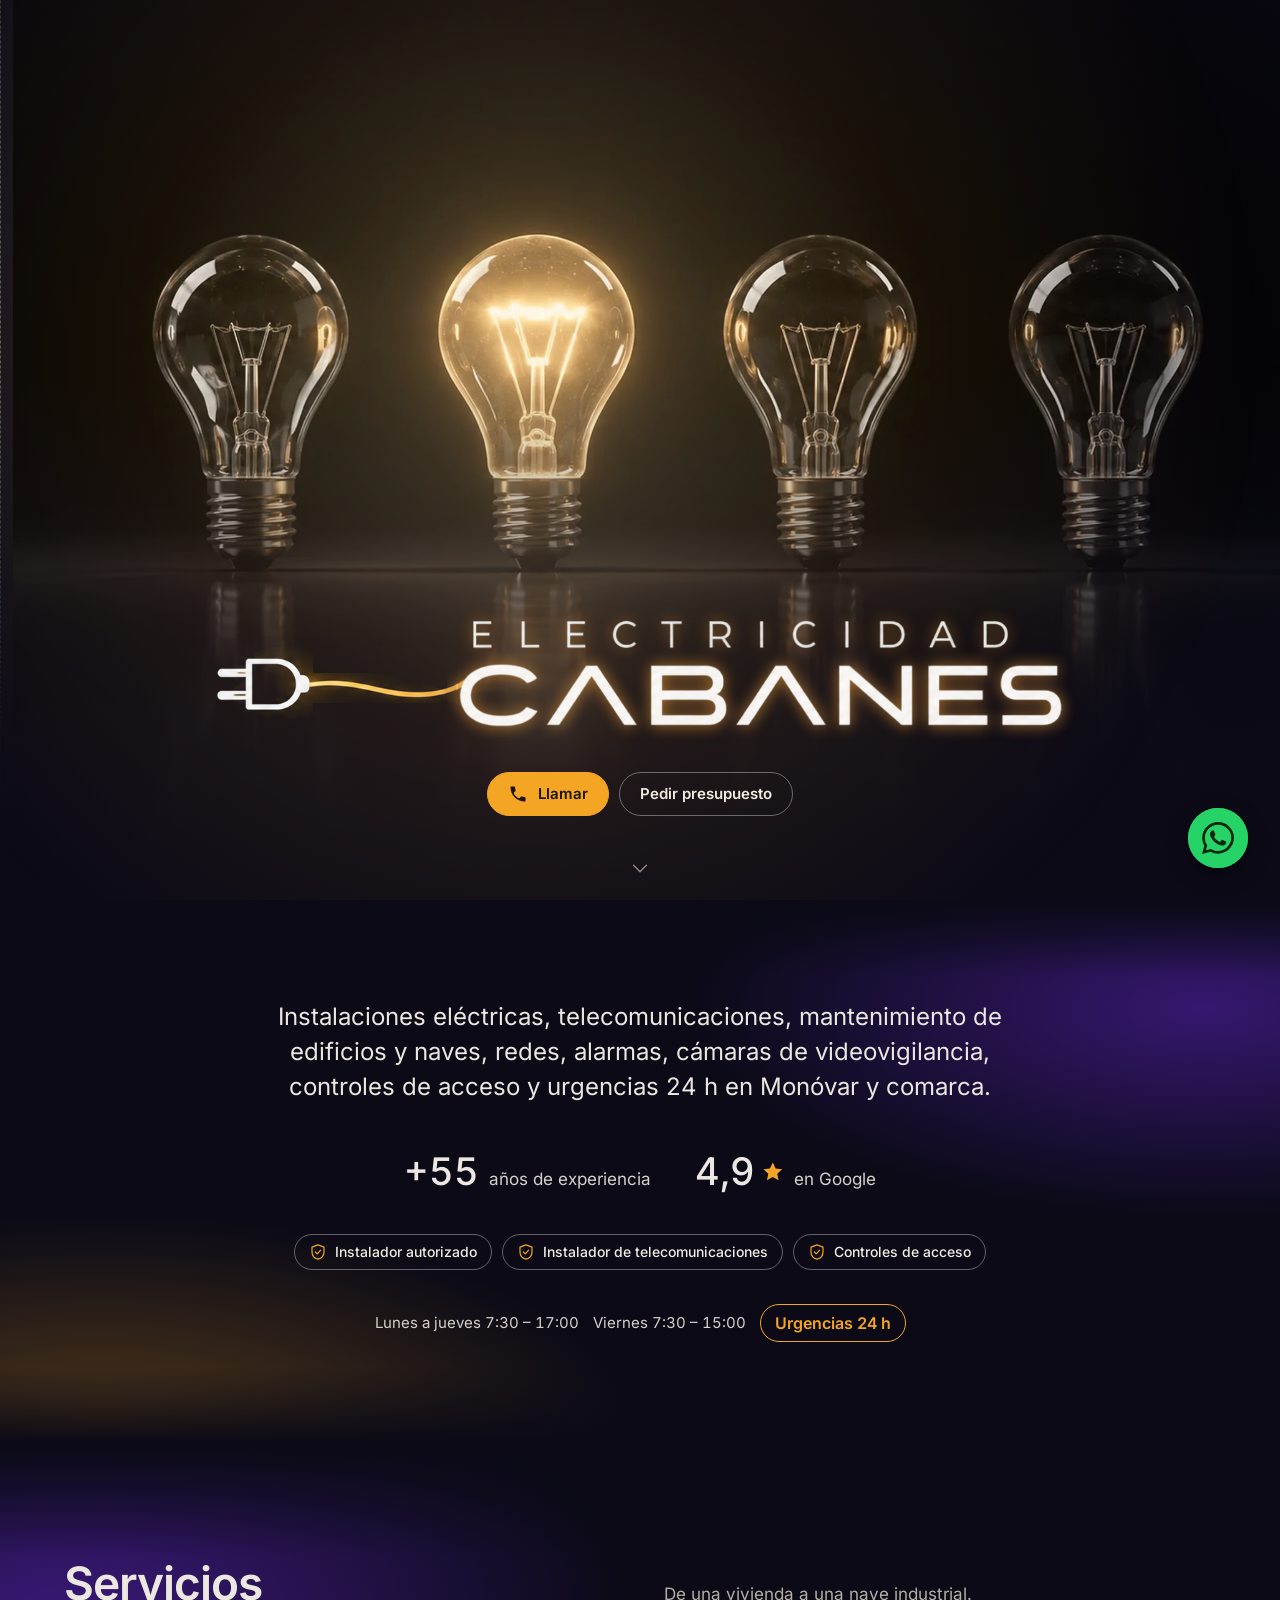
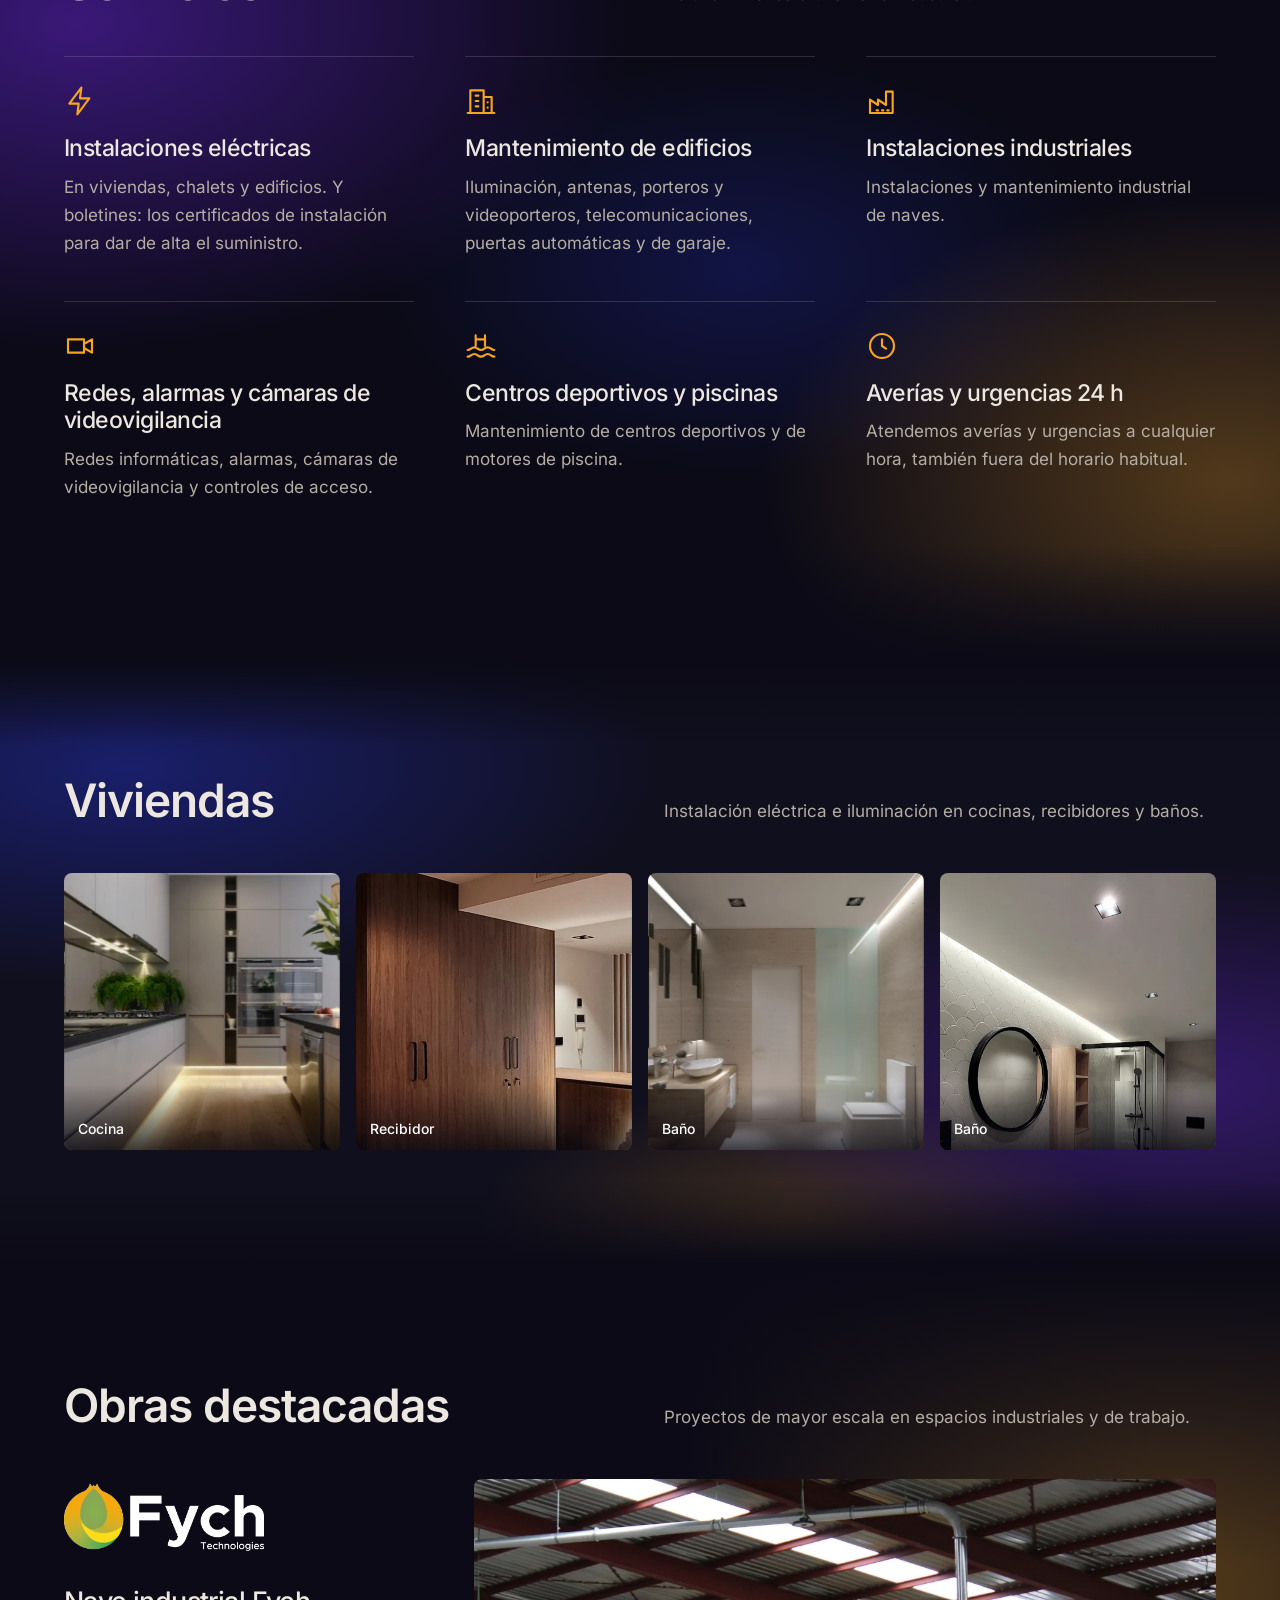
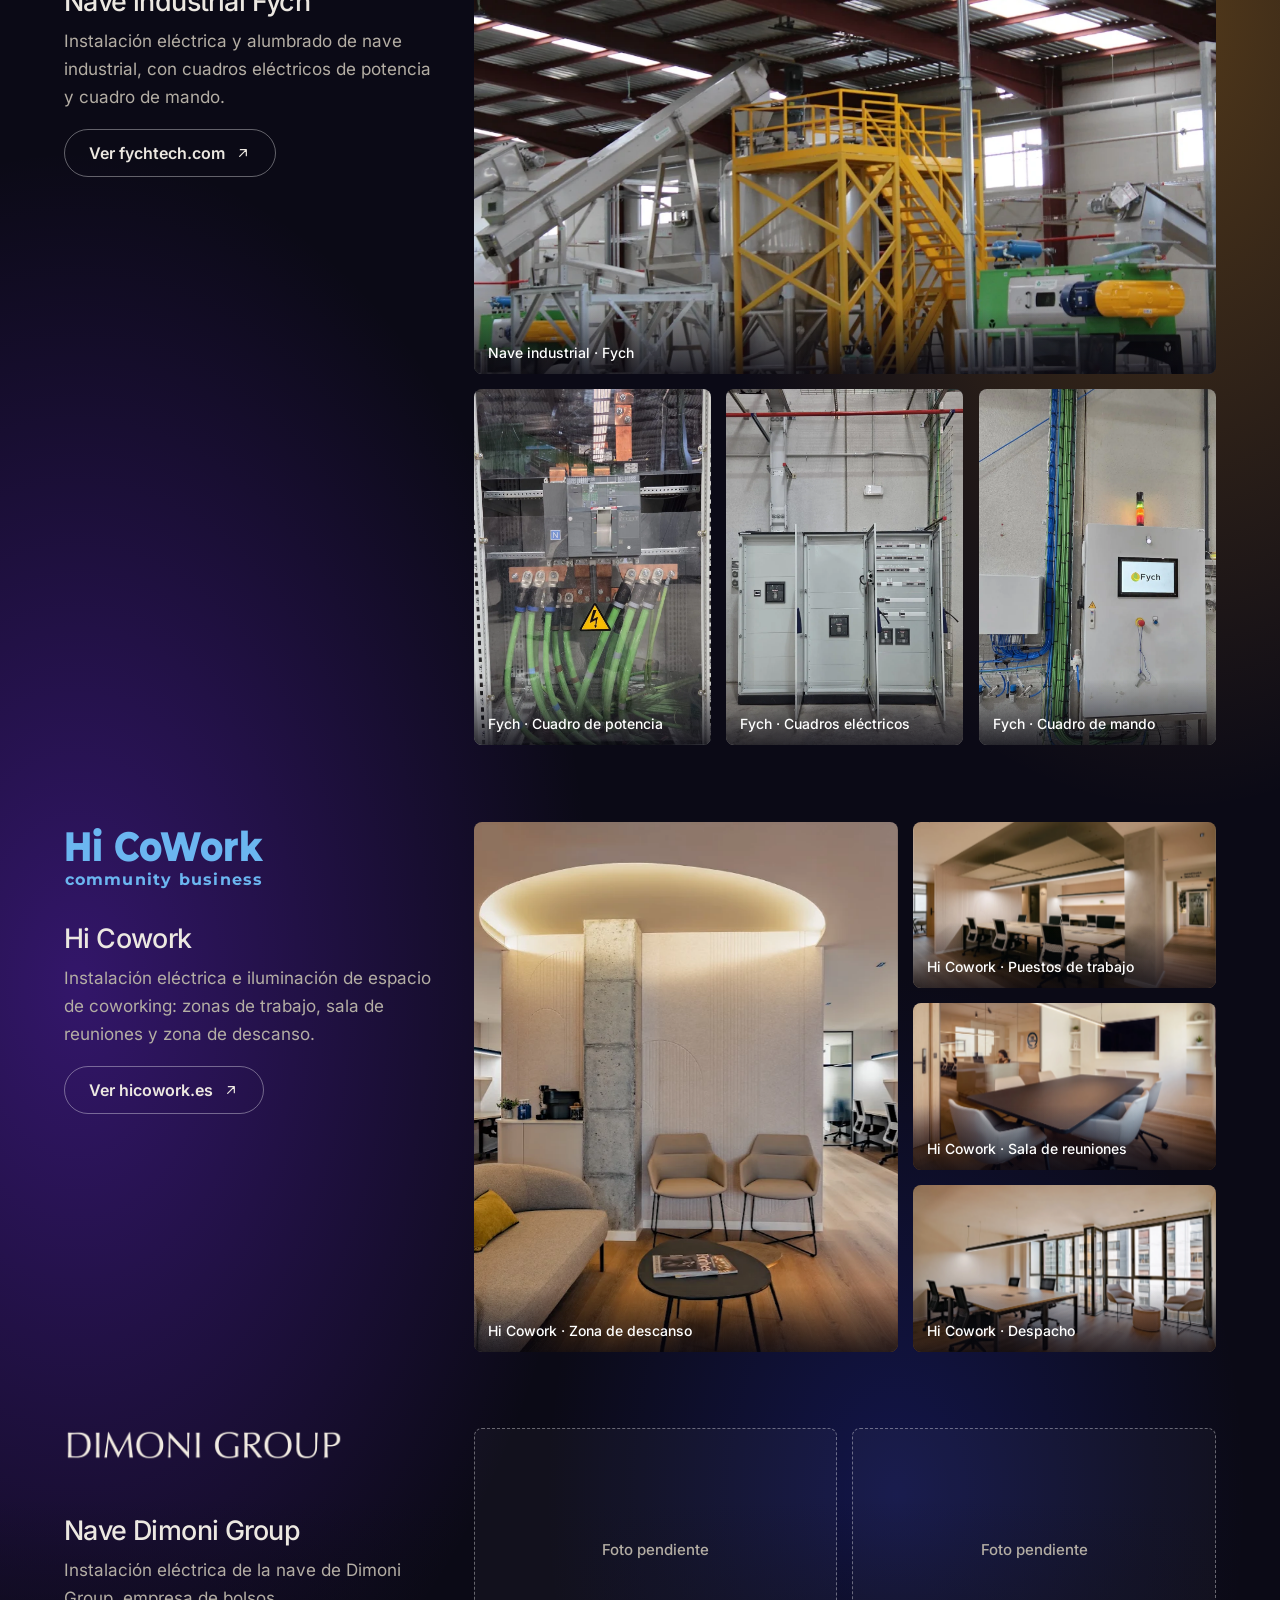
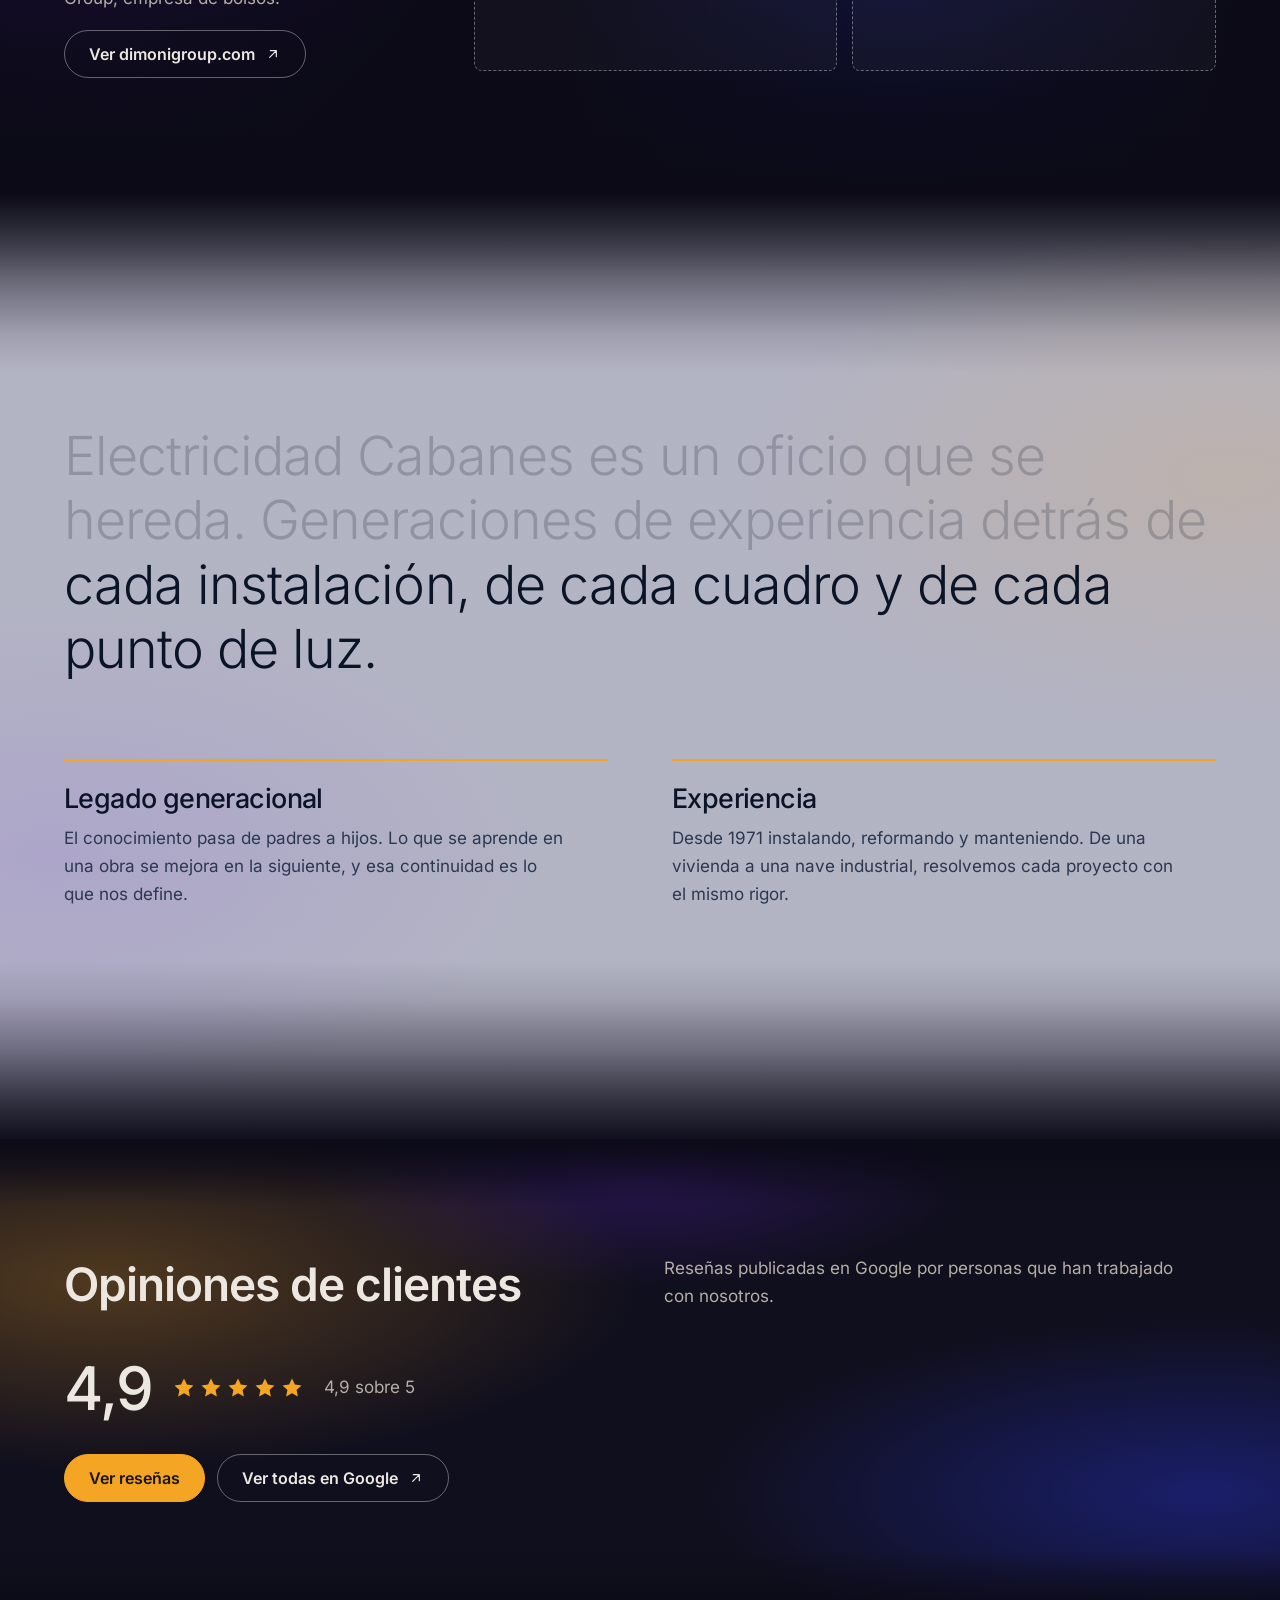
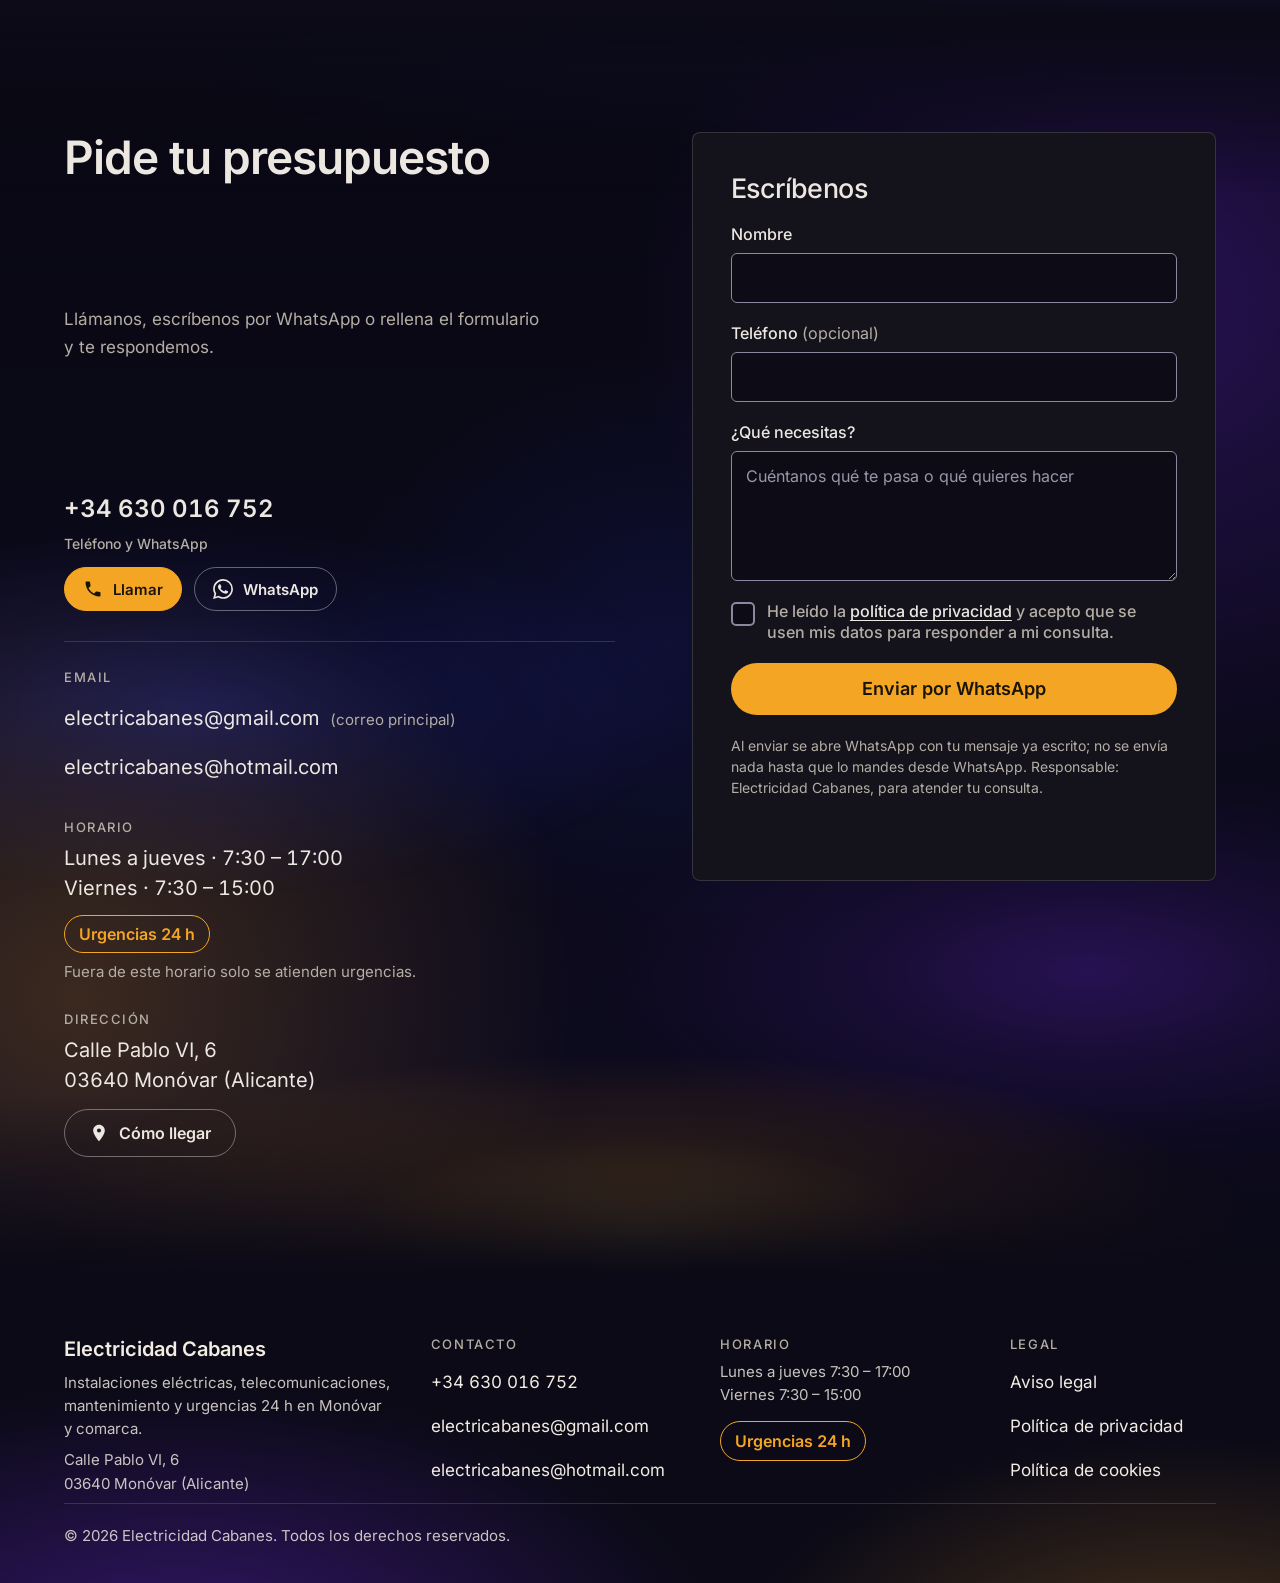
==== commit dd761270: "Portada: fotos nuevas en 4K (horizontal para escritorio, vertical para móvil) Co-Authored-By: Claude" ====
--- a/index.html
+++ b/index.html
@@ -8,7 +8,8 @@
 <link rel="icon" href="favicon.svg" type="image/svg+xml">
 <link rel="icon" href="favicon.png" sizes="48x48" type="image/png">
 <link rel="apple-touch-icon" href="apple-touch-icon.png">
-<link rel="preload" as="image" href="img/hero-bombillas.webp" type="image/webp">
+<link rel="preload" as="image" href="img/hero-bombillas-m.webp" type="image/webp" media="(max-width:760px)">
+<link rel="preload" as="image" href="img/hero-bombillas.webp" type="image/webp" media="(min-width:761px)">
 <meta name="theme-color" content="#0b0a16">
 <meta property="og:type" content="website">
 <meta property="og:locale" content="es_ES">
@@ -528,20 +529,20 @@
 .hero #bg{display:none}
 @media(max-width:760px){.hero{padding-bottom:156px}}
 .hero-bg{position:absolute;inset:0;z-index:0;overflow:hidden;container-type:size;background:var(--night);pointer-events:none;
-  --ar:1.7932;--bx:.3247;--by:.4635;--cx:50cqw;--cy:25cqh;
-  --rw:max(calc(100cqh * var(--ar) * .62),118cqw);--rh:calc(var(--rw) / var(--ar));
+  --img:url(img/hero-bombillas.webp);--ar:1.7778;--bx:.326;--by:.404;--lk:.0835;--cx:50cqw;--cy:27cqh;
+  --rw:max(100cqw,calc(100cqh * var(--ar) * 1.02));--rh:calc(var(--rw) / var(--ar));
   --L:clamp(calc(100cqw - var(--rw)),calc(var(--cx) - var(--bx) * var(--rw)),0px);
-  --T:calc(var(--cy) - var(--by) * var(--rh));
+  --T:clamp(calc(100cqh - var(--rh)),calc(var(--cy) - var(--by) * var(--rh)),0px);
   --bxp:calc(var(--L) + var(--bx) * var(--rw));--byp:calc(var(--T) + var(--by) * var(--rh));
-  --lr:calc(var(--rw) * .0847);--hr:calc(max(100cqw,100cqh) * .8)}
-@media(min-width:761px){.hero-bg{--rw:max(100cqw,calc(100cqh * var(--ar) * .9));--cy:27cqh}}
+  --lr:calc(var(--rw) * var(--lk));--hr:calc(max(100cqw,100cqh) * .8)}
+@media(max-width:760px){.hero-bg{--img:url(img/hero-bombillas-m.webp);--ar:.5625;--bx:.512;--by:.405;--lk:.248;--cy:26cqh;--rw:max(100cqw,calc(100cqh * var(--ar) * 1.04))}}
 .hero-bg>*{position:absolute;display:block}
-.hero-bg .ph{left:var(--L);top:var(--T);width:var(--rw);height:var(--rh);max-width:none;
+.hero-bg .ph{position:absolute;left:var(--L);top:var(--T);width:var(--rw);height:var(--rh);max-width:none;
   -webkit-mask-image:linear-gradient(#000 70%,transparent);mask-image:linear-gradient(#000 70%,transparent)}
 .hero-bg .vig{inset:0;background:radial-gradient(ellipse 90% 60% at var(--bxp) var(--byp),transparent 30%,rgba(11,10,22,.78) 100%),linear-gradient(transparent 42%,rgba(11,10,22,.7) 78%,var(--night))}
 .hero-bg .veil{inset:0;background:#000;opacity:0}
 .hero-bg .lamp{left:calc(var(--bxp) - var(--lr));top:calc(var(--byp) - var(--lr));width:calc(var(--lr) * 2);height:calc(var(--lr) * 2);border-radius:50%;opacity:0;
-  background:url(img/hero-bombillas.webp) no-repeat calc(var(--lr) - var(--bx) * var(--rw)) calc(var(--lr) - var(--by) * var(--rh))/var(--rw) var(--rh)}
+  background:var(--img) no-repeat calc(var(--lr) - var(--bx) * var(--rw)) calc(var(--lr) - var(--by) * var(--rh))/var(--rw) var(--rh)}
 .hero-bg .halo{left:calc(var(--bxp) - var(--hr));top:calc(var(--byp) - var(--hr));width:calc(var(--hr) * 2);height:calc(var(--hr) * 2);border-radius:50%;opacity:.55;
   background:radial-gradient(closest-side,rgba(255,228,170,.5),rgba(255,176,70,.17) 38%,transparent 72%)}
 .hx .hero-bg .veil{opacity:1;animation:veil-off 1.3s 1.5s cubic-bezier(.45,0,.2,1) forwards}
@@ -600,7 +601,7 @@
 <header class="hero" id="inicio">
   <canvas id="bg" aria-hidden="true"></canvas>
   <div class="hero-bg" aria-hidden="true">
-    <img class="ph" src="img/hero-bombillas.webp" alt="" width="1700" height="948" fetchpriority="high" decoding="async">
+    <picture><source media="(max-width:760px)" srcset="img/hero-bombillas-m.webp"><img class="ph" src="img/hero-bombillas.webp" alt="" width="2576" height="1449" fetchpriority="high" decoding="async"></picture>
     <i class="vig"></i><i class="veil"></i><i class="lamp"></i><i class="halo"></i>
   </div>
   <div class="flash" aria-hidden="true"></div>
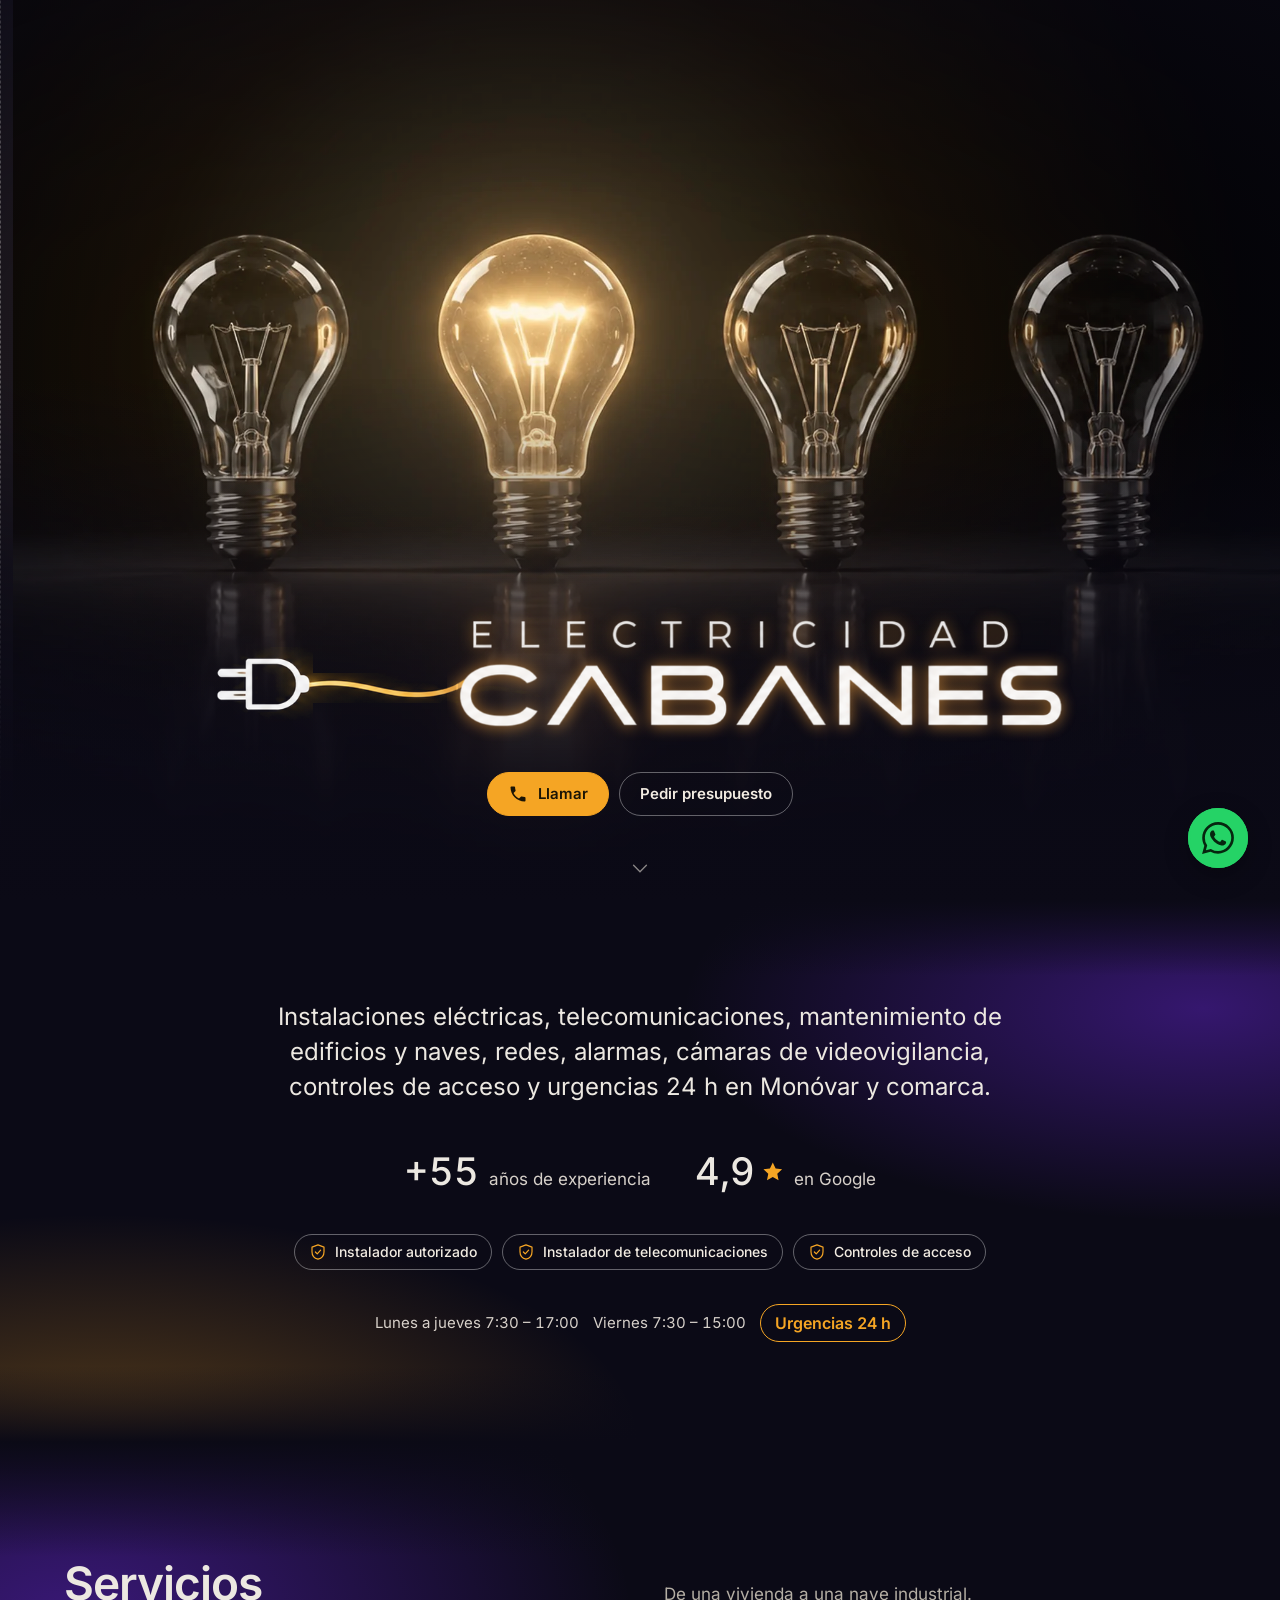
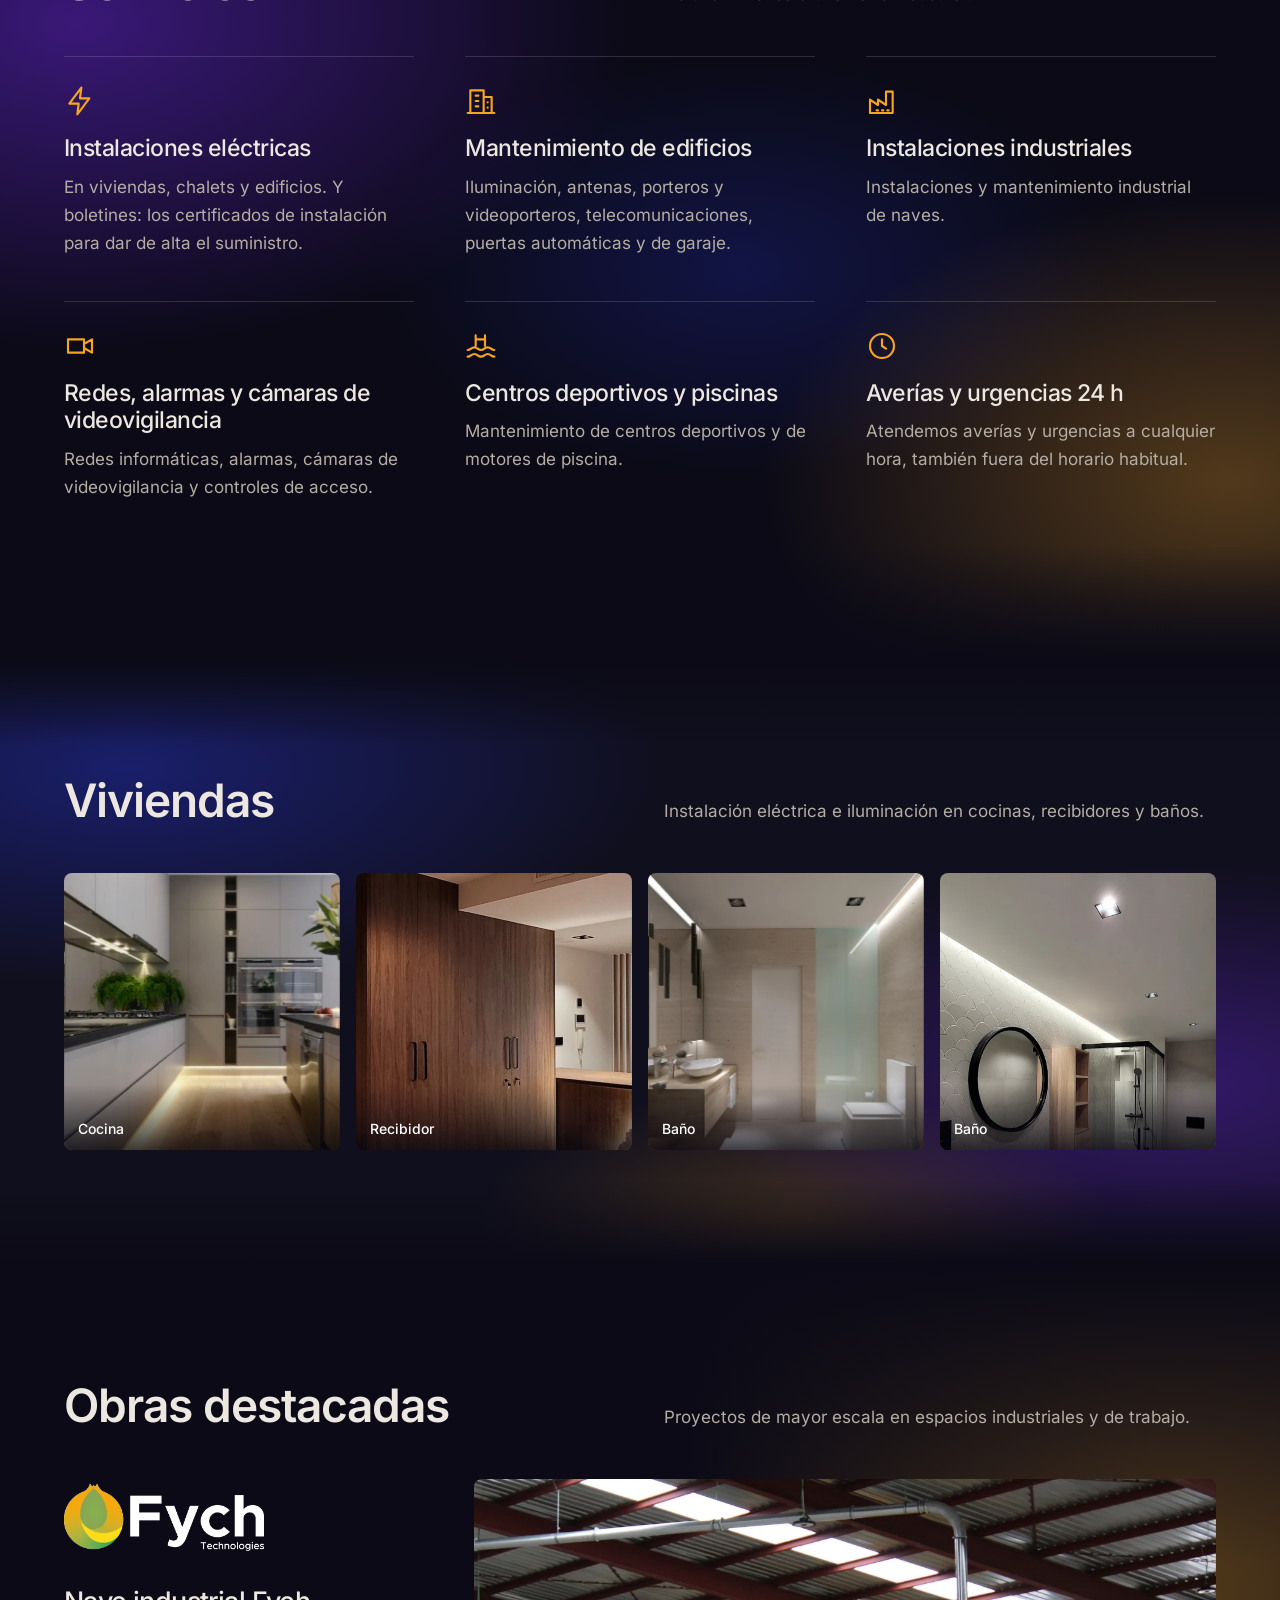
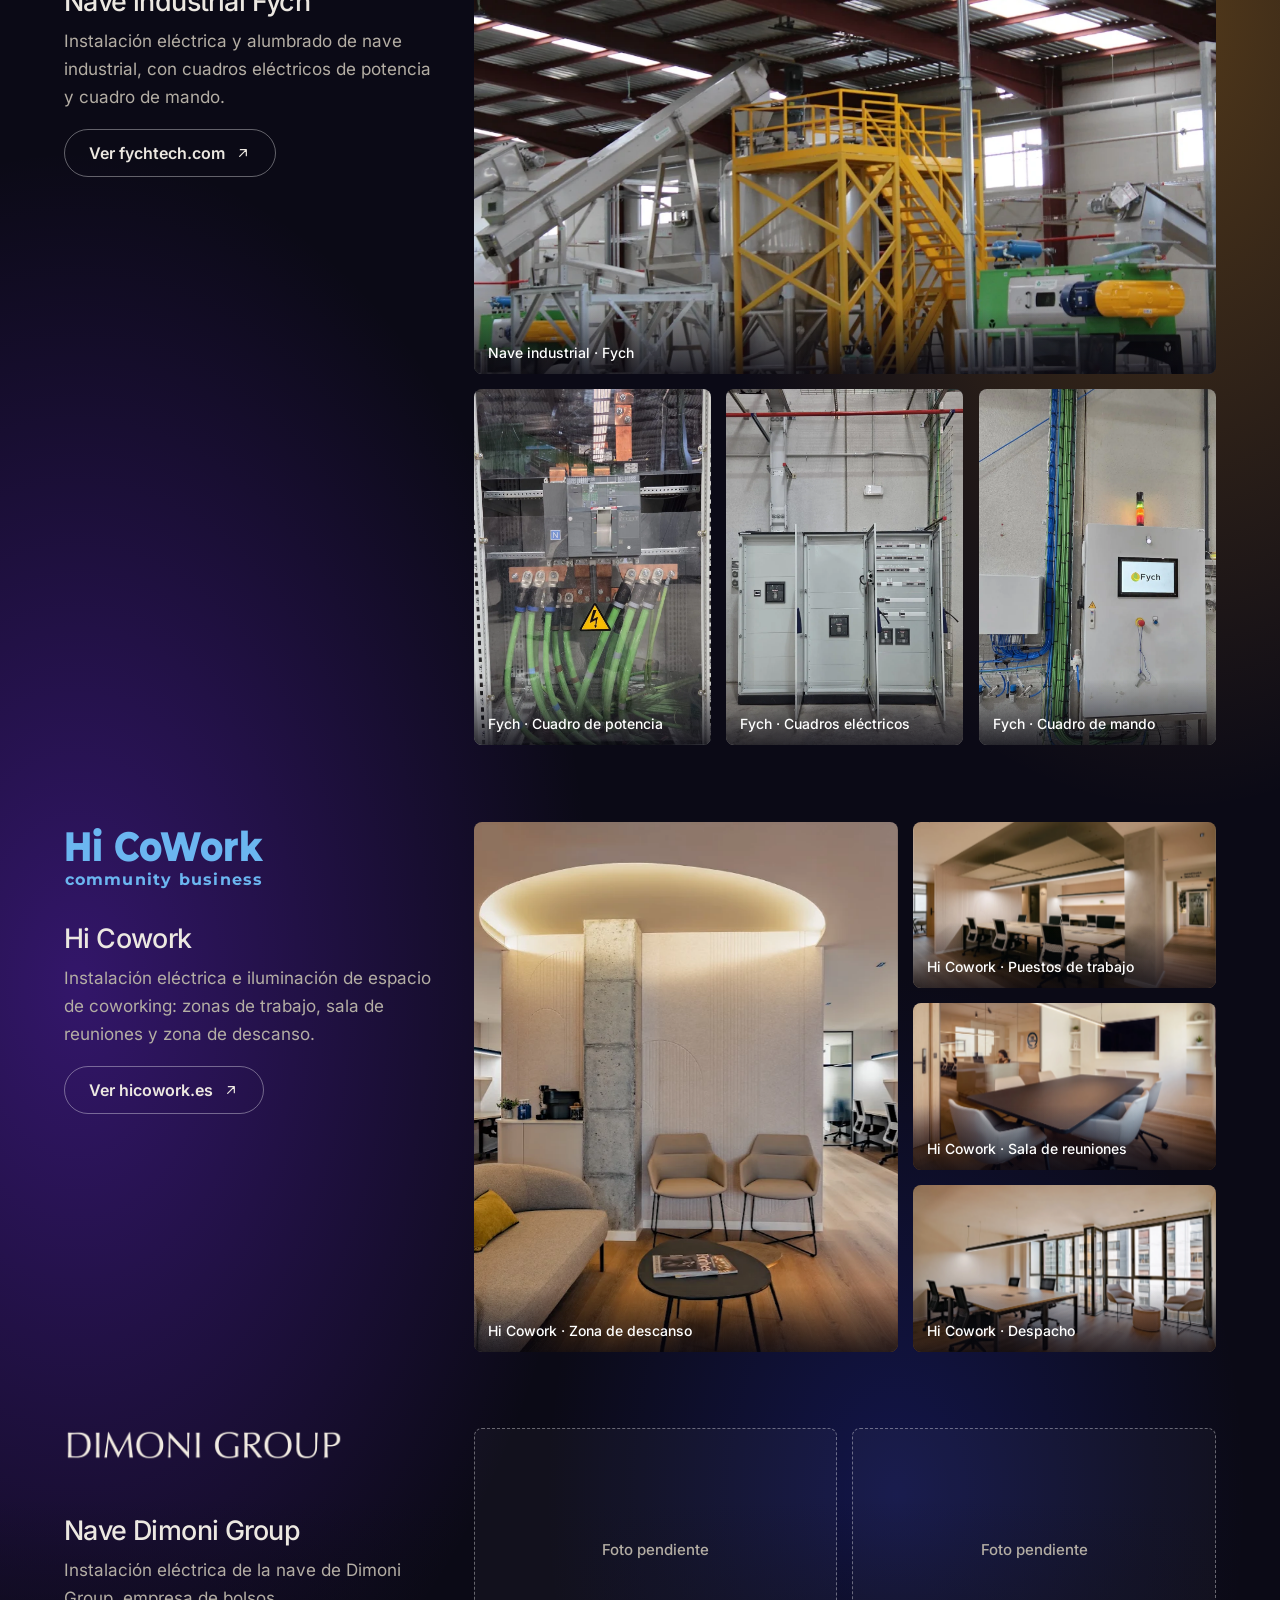
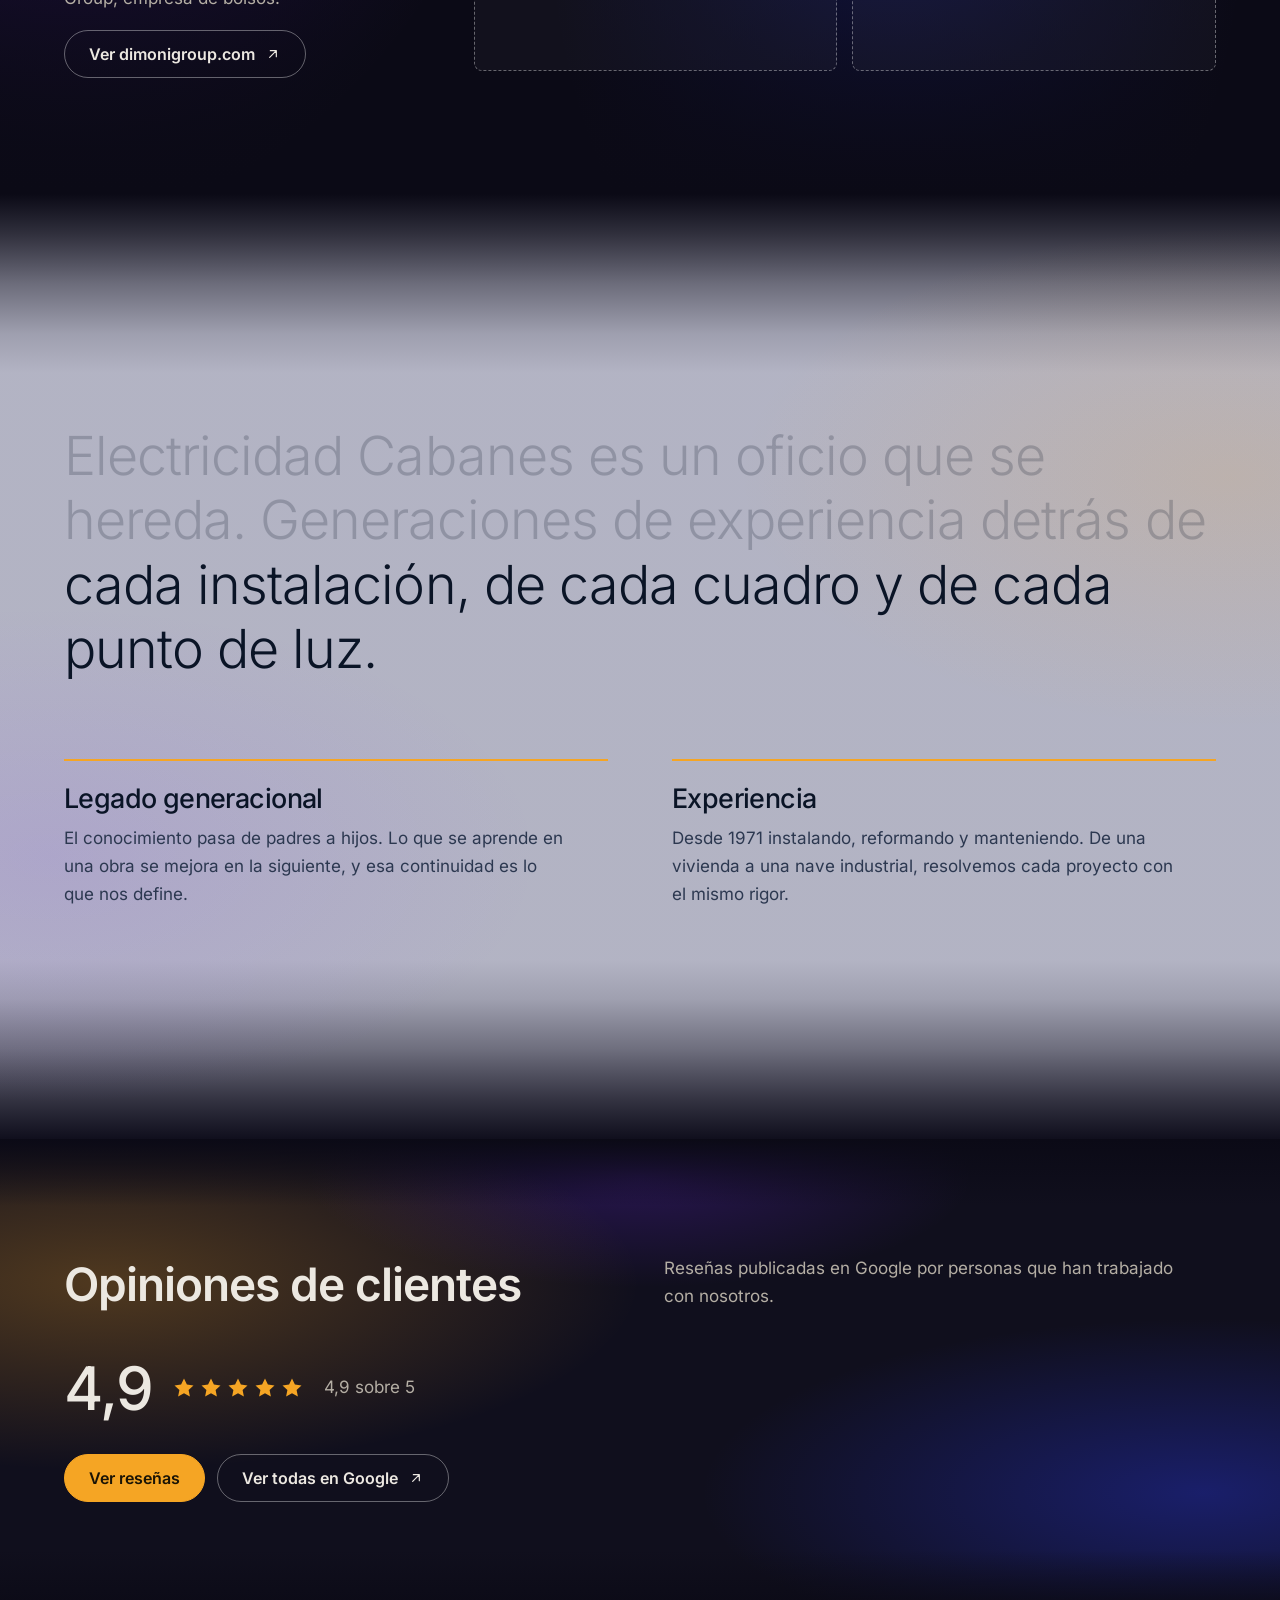
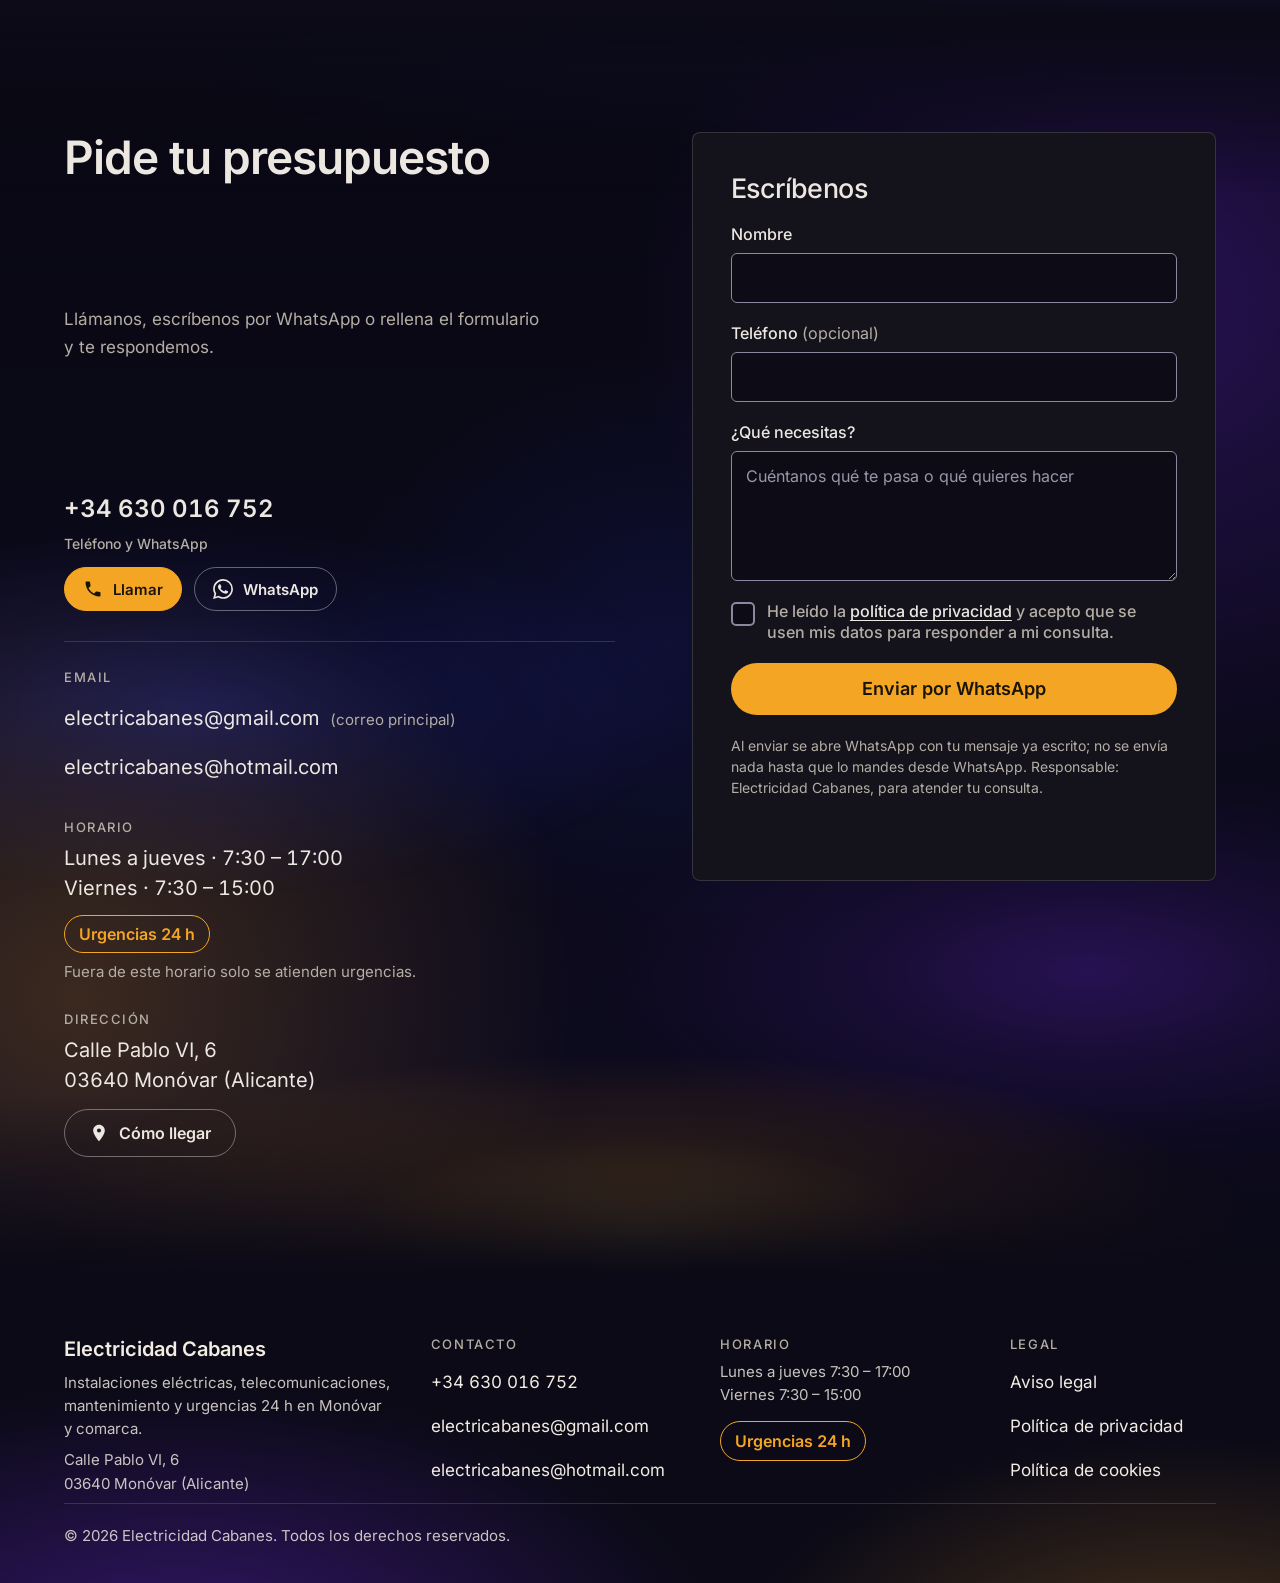
==== commit f428585a: "Animación de portada más rápida (~1,1 s menos hasta los botones) Co-Authored-By: Claude Sonnet 5.5 <" ====
--- a/index.html
+++ b/index.html
@@ -525,7 +525,7 @@
    Capas dentro de .hero-bg: foto, viñeta fija, velo negro, copia recortada de la bombilla encendida (.lamp) y halo de luz.
    La secuencia solo anima opacity y transform. La posición de la bombilla se calcula con unidades de contenedor (cq)
    para que .lamp y .halo coincidan con la foto en cualquier pantalla. Sin JS o con "reducir movimiento" se ve el estado final. */
-.hero{--B:1.9s;justify-content:flex-end}
+.hero{--B:1.1s;justify-content:flex-end}
 .hero #bg{display:none}
 @media(max-width:760px){.hero{padding-bottom:156px}}
 .hero-bg{position:absolute;inset:0;z-index:0;overflow:hidden;container-type:size;background:var(--night);pointer-events:none;
@@ -545,20 +545,20 @@
   background:var(--img) no-repeat calc(var(--lr) - var(--bx) * var(--rw)) calc(var(--lr) - var(--by) * var(--rh))/var(--rw) var(--rh)}
 .hero-bg .halo{left:calc(var(--bxp) - var(--hr));top:calc(var(--byp) - var(--hr));width:calc(var(--hr) * 2);height:calc(var(--hr) * 2);border-radius:50%;opacity:.55;
   background:radial-gradient(closest-side,rgba(255,228,170,.5),rgba(255,176,70,.17) 38%,transparent 72%)}
-.hx .hero-bg .veil{opacity:1;animation:veil-off 1.3s 1.5s cubic-bezier(.45,0,.2,1) forwards}
-.hx .hero-bg .lamp{animation:lamp-on 2.6s .35s linear forwards}
-.hx .hero-bg .halo{opacity:0;transform:scale(.22);animation:halo-on 2.6s .35s linear forwards}
+.hx .hero-bg .veil{opacity:1;animation:veil-off 1s 1.05s cubic-bezier(.45,0,.2,1) forwards}
+.hx .hero-bg .lamp{animation:lamp-on 2s .2s linear forwards}
+.hx .hero-bg .halo{opacity:0;transform:scale(.22);animation:halo-on 2s .2s linear forwards}
 
 @keyframes veil-off{to{opacity:0}}
 @keyframes lamp-on{0%{opacity:0}5%{opacity:.9}8%{opacity:.05}13%{opacity:0}17%{opacity:.6}20%{opacity:.1}26%{opacity:1}31%{opacity:.45}35%{opacity:1}42%{opacity:.8}46%{opacity:1}80%{opacity:1}100%{opacity:0}}
 @keyframes halo-on{0%{opacity:0;transform:scale(.22)}5%{opacity:.5}8%{opacity:0}13%{opacity:0}17%{opacity:.35}20%{opacity:.05}26%{opacity:.8}31%{opacity:.3}35%{opacity:.8;transform:scale(.22)}46%{opacity:.9}100%{opacity:.55;transform:scale(1);animation-timing-function:ease-out}}
 /* El logo y los botones entran después de la bombilla (misma secuencia de siempre, desplazada --B) */
-.hx .pc.lk,.hx .pc.lt{animation-delay:calc(var(--B) + .95s + var(--i) * .07s)}
+.hx .pc.lk,.hx .pc.lt{animation-delay:calc(var(--B) + .95s + var(--i) * .055s)}
 .hx .g1>.pc:first-child{animation-delay:calc(var(--B) + .1s)}
 .hx .cw,.hx .cw>.pc{animation-delay:calc(var(--B) + .3s)}
 .hx .spark,.hx .flash{animation-delay:calc(var(--B) + .95s)}
-.hx .pc.glow{animation-delay:calc(var(--B) + 1.7s)}
-.hx .hero-cta>:nth-child(1){animation-delay:calc(var(--B) + 1.9s)}.hx .hero-cta>:nth-child(2){animation-delay:calc(var(--B) + 2.02s)}
+.hx .pc.glow{animation-delay:calc(var(--B) + 1.4s)}
+.hx .hero-cta>:nth-child(1){animation-delay:calc(var(--B) + 1.6s)}.hx .hero-cta>:nth-child(2){animation-delay:calc(var(--B) + 1.72s)}
 
 /* Quiénes somos (legado y experiencia) sobre fondo blanco, como en la versión alternativa */
 body #quienes-somos{background-color:#b8b9c8;background-image:none;color:#0e1b33;color-scheme:light}
@@ -602,7 +602,7 @@
   <canvas id="bg" aria-hidden="true"></canvas>
   <div class="hero-bg" aria-hidden="true">
     <picture><source media="(max-width:760px)" srcset="img/hero-bombillas-m.webp"><img class="ph" src="img/hero-bombillas.webp" alt="" width="2576" height="1449" fetchpriority="high" decoding="async"></picture>
-    <i class="vig"></i><i class="veil"></i><i class="lamp"></i><i class="halo"></i>
+    <i class="veil"></i><i class="lamp"></i><i class="halo"></i><i class="vig"></i>
   </div>
   <div class="flash" aria-hidden="true"></div>
   <div class="hero-in" id="heroIn">
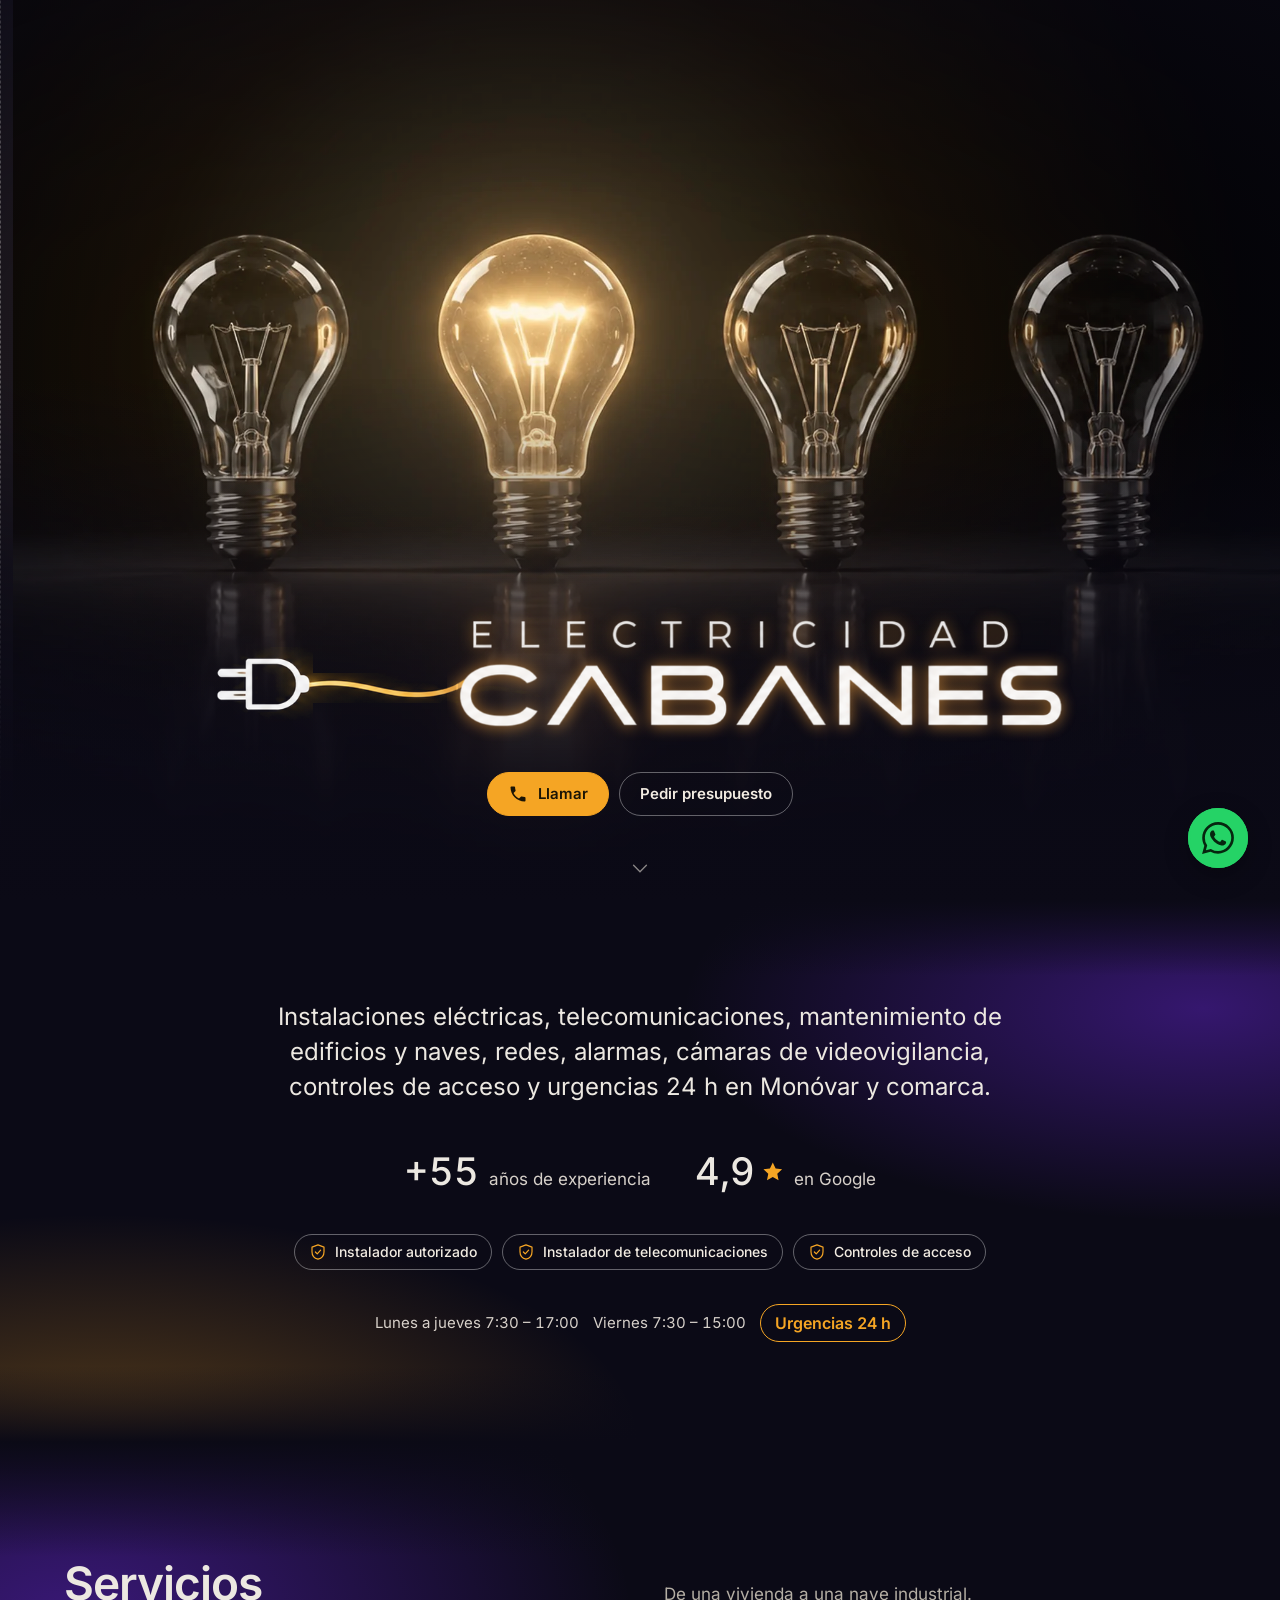
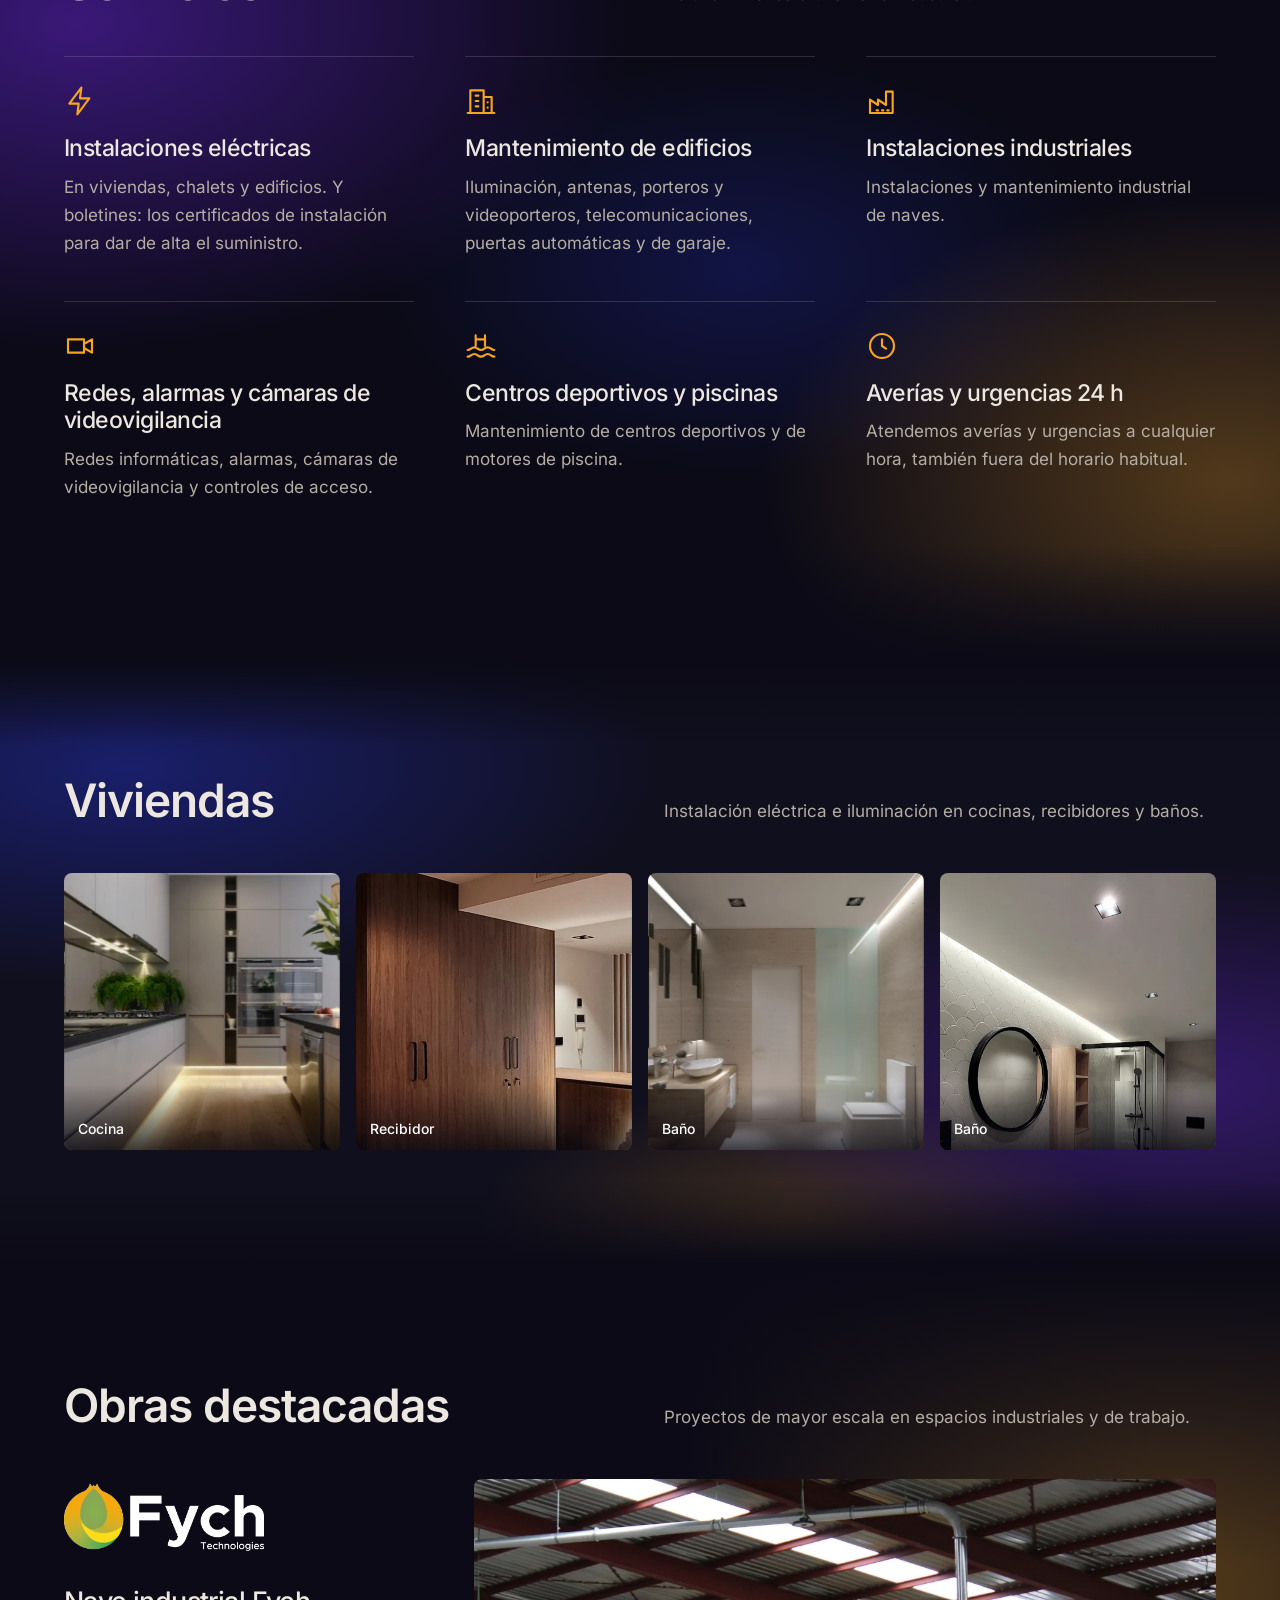
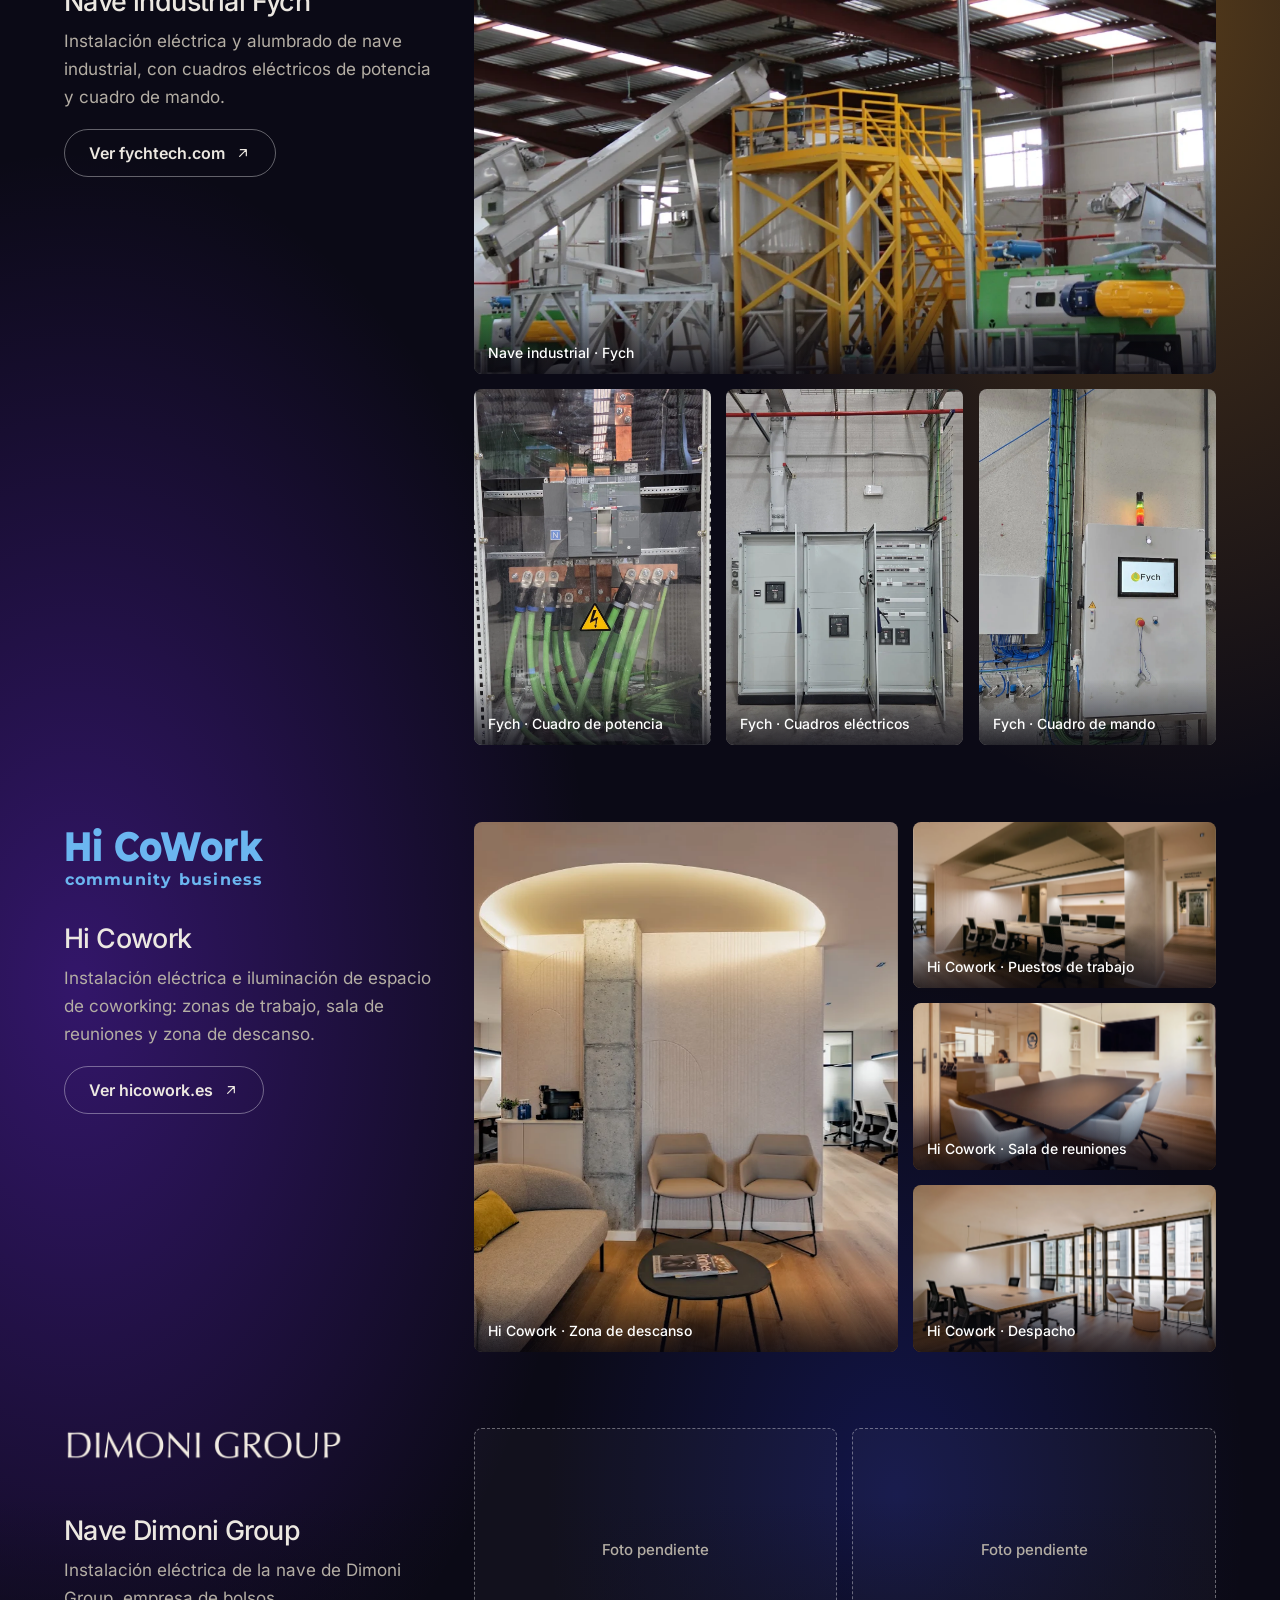
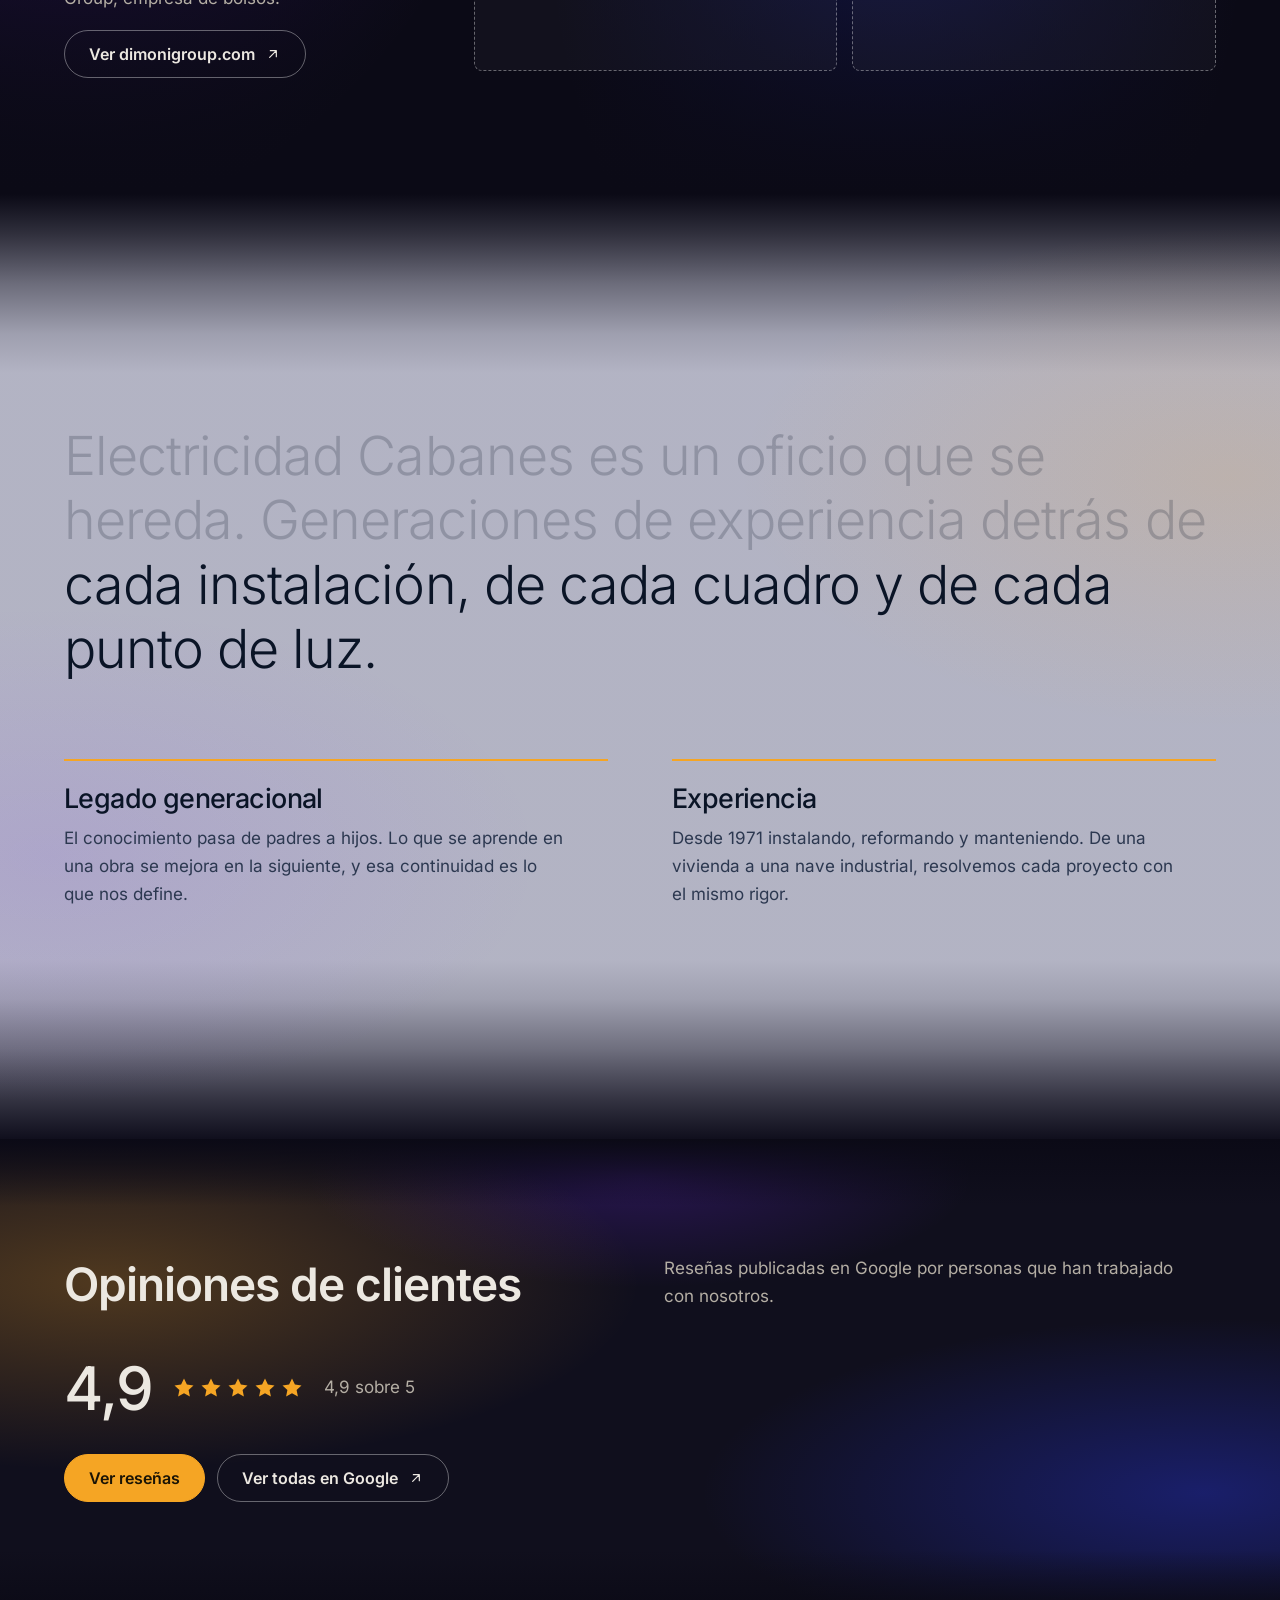
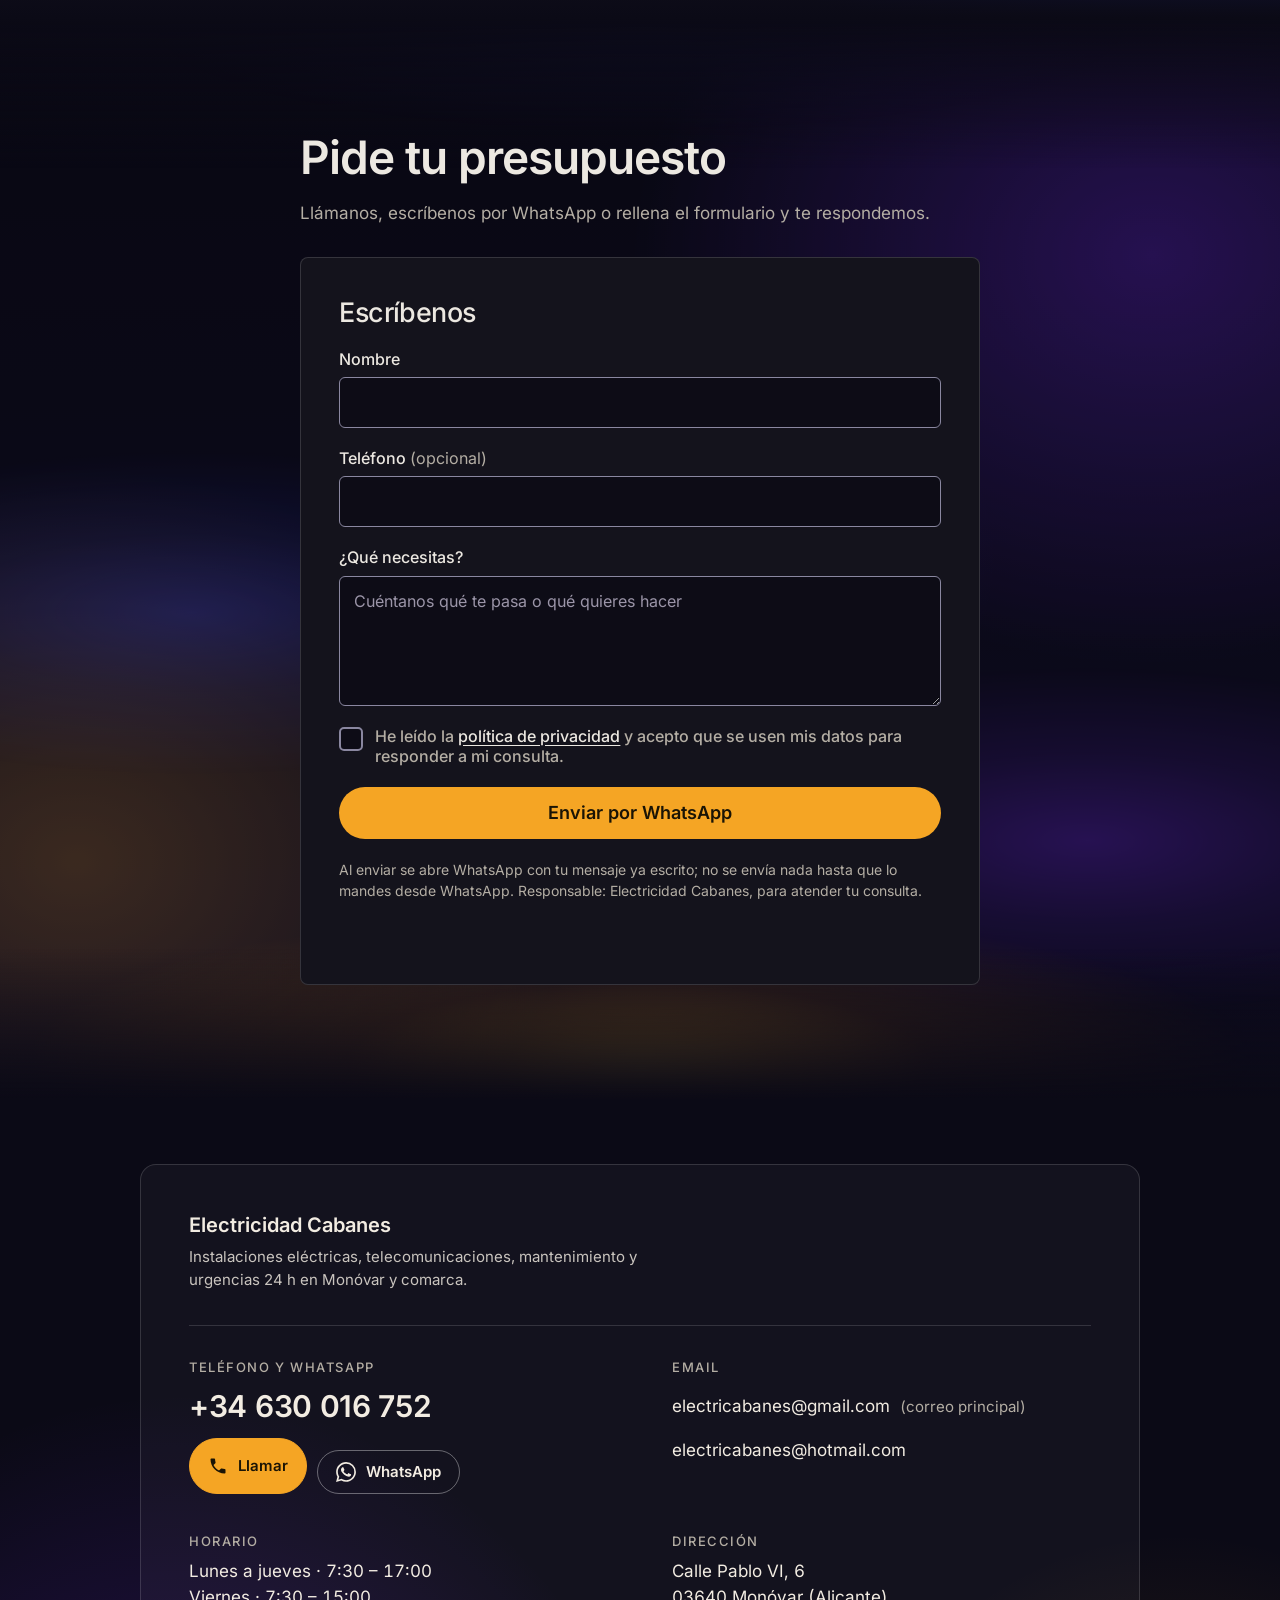
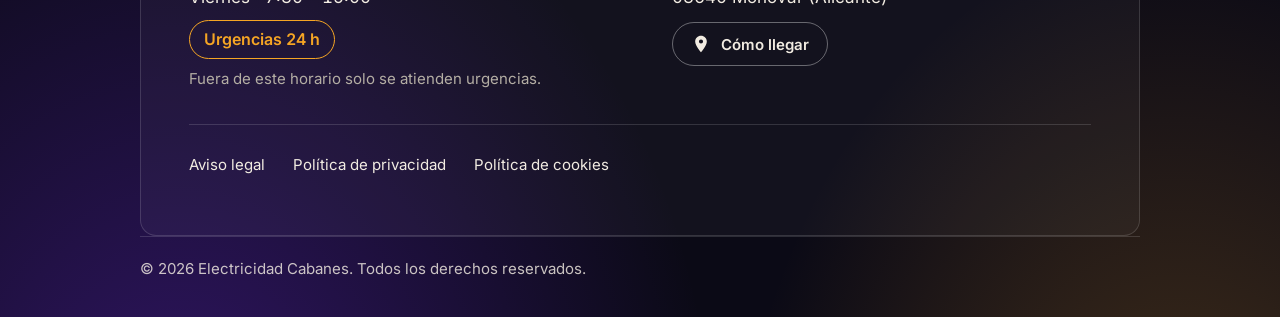
==== commit 662251e1: "Menos hueco bajo el hero en móvil; Pide tu presupuesto solo con texto y formulario; ficha final con " ====
--- a/index.html
+++ b/index.html
@@ -519,6 +519,32 @@
 .hx .pc.glow{opacity:0;animation:glowin 1.3s 1.7s ease-out both}
 .hx .hero-cta>*{animation:rise .5s var(--ease-out,cubic-bezier(.23,1,.32,1)) both}
 .hx .hero-cta>:nth-child(1){animation-delay:2.1s}.hx .hero-cta>:nth-child(2){animation-delay:2.22s}
+
+/* Pide tu presupuesto: título, texto y formulario en una sola columna (los datos de contacto están en la ficha final) */
+.wrap.ct{grid-template-columns:minmax(0,1fr);max-width:680px;gap:0}
+.ct .intro{margin:16px 0 30px;max-width:none;padding:0}
+@media(max-width:760px){.intro{padding:28px 16px 36px}}
+/* Ficha final con todos los datos del negocio */
+.ficha{max-width:1000px;margin:0 auto;padding:clamp(24px,4vw,48px);border:1px solid var(--rule);border-radius:16px;background:rgba(255,255,255,.035)}
+.fi-head b{margin-bottom:8px}
+.fi-head p{max-width:52ch}
+.fi-grid{margin:clamp(22px,3vw,34px) 0 0;padding-top:clamp(22px,3vw,34px);border-top:1px solid var(--rule);display:grid;grid-template-columns:repeat(2,minmax(0,1fr));gap:clamp(24px,3.4vw,40px) clamp(24px,5vw,64px)}
+.fi-grid dt{font:500 13px/1.2 var(--font);letter-spacing:.12em;text-transform:uppercase;color:var(--soft);margin:0 0 8px}
+.fi-grid dd{margin:0;font:400 17px/1.55 var(--font);color:var(--warm);font-variant-numeric:tabular-nums}
+.foot .fi-tel{font:600 clamp(24px,3vw,30px)/1.2 var(--font);letter-spacing:-.01em;min-height:44px}
+.fi-btns{display:flex;flex-wrap:wrap;gap:10px;margin-top:10px}
+.foot .fi-btns a{min-height:44px;padding:0 18px;font-size:15px}
+.foot a.btn-a,.foot a.btn-a:hover{color:#1a1405;text-decoration:none}
+.fi-grid a.mail{display:block;width:fit-content;padding:9px 0}
+.fi-grid .mrow{display:flex;flex-wrap:wrap;align-items:baseline;gap:0 10px}
+.fi-grid .nota{display:block;margin-top:8px;color:var(--soft);font-size:15px}
+.fi-grid .urg{margin-top:10px}
+.fi-grid .btn-o{margin-top:12px;min-height:44px;padding:0 18px;font-size:15px}
+.foot .fi-grid a.btn-o{color:var(--warm);text-decoration:none}
+.fi-legal{display:flex;flex-wrap:wrap;gap:0 28px;margin-top:clamp(22px,3vw,34px);padding-top:18px;border-top:1px solid var(--rule)}
+.fi-legal a{font-size:15px}
+footer.foot .foot-end{max-width:1000px;margin-inline:auto}
+@media(max-width:700px){.fi-grid{grid-template-columns:minmax(0,1fr)}}
 @keyframes rise{from{opacity:0;transform:translateY(8px)}}
 
 /* ---- Portada con foto: la bombilla se enciende en la oscuridad y su luz revela la foto ----
@@ -527,7 +553,7 @@
    para que .lamp y .halo coincidan con la foto en cualquier pantalla. Sin JS o con "reducir movimiento" se ve el estado final. */
 .hero{--B:1.1s;justify-content:flex-end}
 .hero #bg{display:none}
-@media(max-width:760px){.hero{padding-bottom:156px}}
+@media(max-width:760px){.hero{min-height:calc(100svh - 92px);padding-bottom:64px}}
 .hero-bg{position:absolute;inset:0;z-index:0;overflow:hidden;container-type:size;background:var(--night);pointer-events:none;
   --img:url(img/hero-bombillas.webp);--ar:1.7778;--bx:.326;--by:.404;--lk:.0835;--cx:50cqw;--cy:27cqh;
   --rw:max(100cqw,calc(100cqh * var(--ar) * 1.02));--rh:calc(var(--rw) / var(--ar));
@@ -802,17 +828,6 @@
       <div class="ct-info">
         <h2 id="ct-h">Pide tu presupuesto</h2>
         <p class="intro">Llámanos, escríbenos por WhatsApp o rellena el formulario y te respondemos.</p>
-        <a class="ct-phone" href="tel:+34630016752">+34 630 016 752</a>
-        <span class="ct-sub">Teléfono y WhatsApp</span>
-        <div class="ct-btns">
-          <a class="btn-a" href="tel:+34630016752"><svg class="ico" viewBox="0 0 24 24" aria-hidden="true"><use href="#i-phone"/></svg>Llamar</a>
-          <a class="btn-o" href="https://wa.me/34630016752?text=Hola%2C%20me%20gustar%C3%ADa%20pedir%20un%20presupuesto." target="_blank" rel="noopener"><svg class="ico" viewBox="0 0 24 24" aria-hidden="true"><use href="#i-wa"/></svg>WhatsApp<span class="sr"> (se abre en otra pestaña)</span></a>
-        </div>
-        <dl class="ct-list">
-          <div><dt>Email</dt><dd><div class="mrow"><a class="mail" href="mailto:electricabanes@gmail.com">electricabanes@gmail.com</a><span class="mp">(correo principal)</span></div><a class="mail" href="mailto:electricabanes@hotmail.com">electricabanes@hotmail.com</a></dd></div>
-          <div><dt>Horario</dt><dd>Lunes a jueves · 7:30 – 17:00<br>Viernes · 7:30 – 15:00<br><strong class="urg">Urgencias 24 h</strong><span class="nota">Fuera de este horario solo se atienden urgencias.</span></dd></div>
-          <div><dt>Dirección</dt><dd>Calle Pablo VI, 6<br>03640 Monóvar (Alicante)<br><a class="btn-o" href="https://www.google.com/maps/search/?api=1&amp;query=Calle+Pablo+VI+6+03640+Mon%C3%B3var+Alicante" target="_blank" rel="noopener"><svg class="ico" viewBox="0 0 24 24" aria-hidden="true"><use href="#i-pin"/></svg>Cómo llegar<span class="sr"> (se abre en otra pestaña)</span></a></dd></div>
-        </dl>
       </div>
 
       <form class="form" id="form" novalidate aria-labelledby="f-h">
@@ -844,32 +859,40 @@
   </section>
 </main>
 
-<footer class="foot">
-  <div class="foot-in">
-    <div>
+<footer class="foot" id="ficha">
+  <div class="ficha">
+    <div class="fi-head">
       <b>Electricidad Cabanes</b>
       <p>Instalaciones eléctricas, telecomunicaciones, mantenimiento y urgencias 24 h en Monóvar y comarca.</p>
-      <p>Calle Pablo VI, 6<br>03640 Monóvar (Alicante)</p>
     </div>
-    <div>
-      <p class="fh">Contacto</p>
-      <a href="tel:+34630016752">+34 630 016 752</a><br>
-      <a href="mailto:electricabanes@gmail.com">electricabanes@gmail.com</a><br>
-      <a href="mailto:electricabanes@hotmail.com">electricabanes@hotmail.com</a>
-    </div>
-    <div>
-      <p class="fh">Horario</p>
-      <p>Lunes a jueves 7:30 – 17:00<br>Viernes 7:30 – 15:00</p>
-      <strong class="urg">Urgencias 24 h</strong>
-    </div>
-    <div>
-      <p class="fh">Legal</p>
-      <ul>
-        <li><a href="aviso-legal.html">Aviso legal</a></li>
-        <li><a href="privacidad.html">Política de privacidad</a></li>
-        <li><a href="cookies.html">Política de cookies</a></li>
-      </ul>
-    </div>
+    <dl class="fi-grid">
+      <div>
+        <dt>Teléfono y WhatsApp</dt>
+        <dd><a class="fi-tel" href="tel:+34630016752">+34 630 016 752</a>
+          <div class="fi-btns">
+            <a class="btn-a" href="tel:+34630016752"><svg class="ico" viewBox="0 0 24 24" aria-hidden="true"><use href="#i-phone"/></svg>Llamar</a>
+            <a class="btn-o" href="https://wa.me/34630016752?text=Hola%2C%20me%20gustar%C3%ADa%20pedir%20un%20presupuesto." target="_blank" rel="noopener"><svg class="ico" viewBox="0 0 24 24" aria-hidden="true"><use href="#i-wa"/></svg>WhatsApp<span class="sr"> (se abre en otra pestaña)</span></a>
+          </div>
+        </dd>
+      </div>
+      <div>
+        <dt>Email</dt>
+        <dd><div class="mrow"><a class="mail" href="mailto:electricabanes@gmail.com">electricabanes@gmail.com</a><span class="mp">(correo principal)</span></div><a class="mail" href="mailto:electricabanes@hotmail.com">electricabanes@hotmail.com</a></dd>
+      </div>
+      <div>
+        <dt>Horario</dt>
+        <dd>Lunes a jueves · 7:30 – 17:00<br>Viernes · 7:30 – 15:00<br><strong class="urg">Urgencias 24 h</strong><span class="nota">Fuera de este horario solo se atienden urgencias.</span></dd>
+      </div>
+      <div>
+        <dt>Dirección</dt>
+        <dd>Calle Pablo VI, 6<br>03640 Monóvar (Alicante)<br><a class="btn-o" href="https://www.google.com/maps/search/?api=1&amp;query=Calle+Pablo+VI+6+03640+Mon%C3%B3var+Alicante" target="_blank" rel="noopener"><svg class="ico" viewBox="0 0 24 24" aria-hidden="true"><use href="#i-pin"/></svg>Cómo llegar<span class="sr"> (se abre en otra pestaña)</span></a></dd>
+      </div>
+    </dl>
+    <nav class="fi-legal" aria-label="Información legal">
+      <a href="aviso-legal.html">Aviso legal</a>
+      <a href="privacidad.html">Política de privacidad</a>
+      <a href="cookies.html">Política de cookies</a>
+    </nav>
   </div>
   <p class="foot-end">© 2026 Electricidad Cabanes. Todos los derechos reservados.</p>
 </footer>
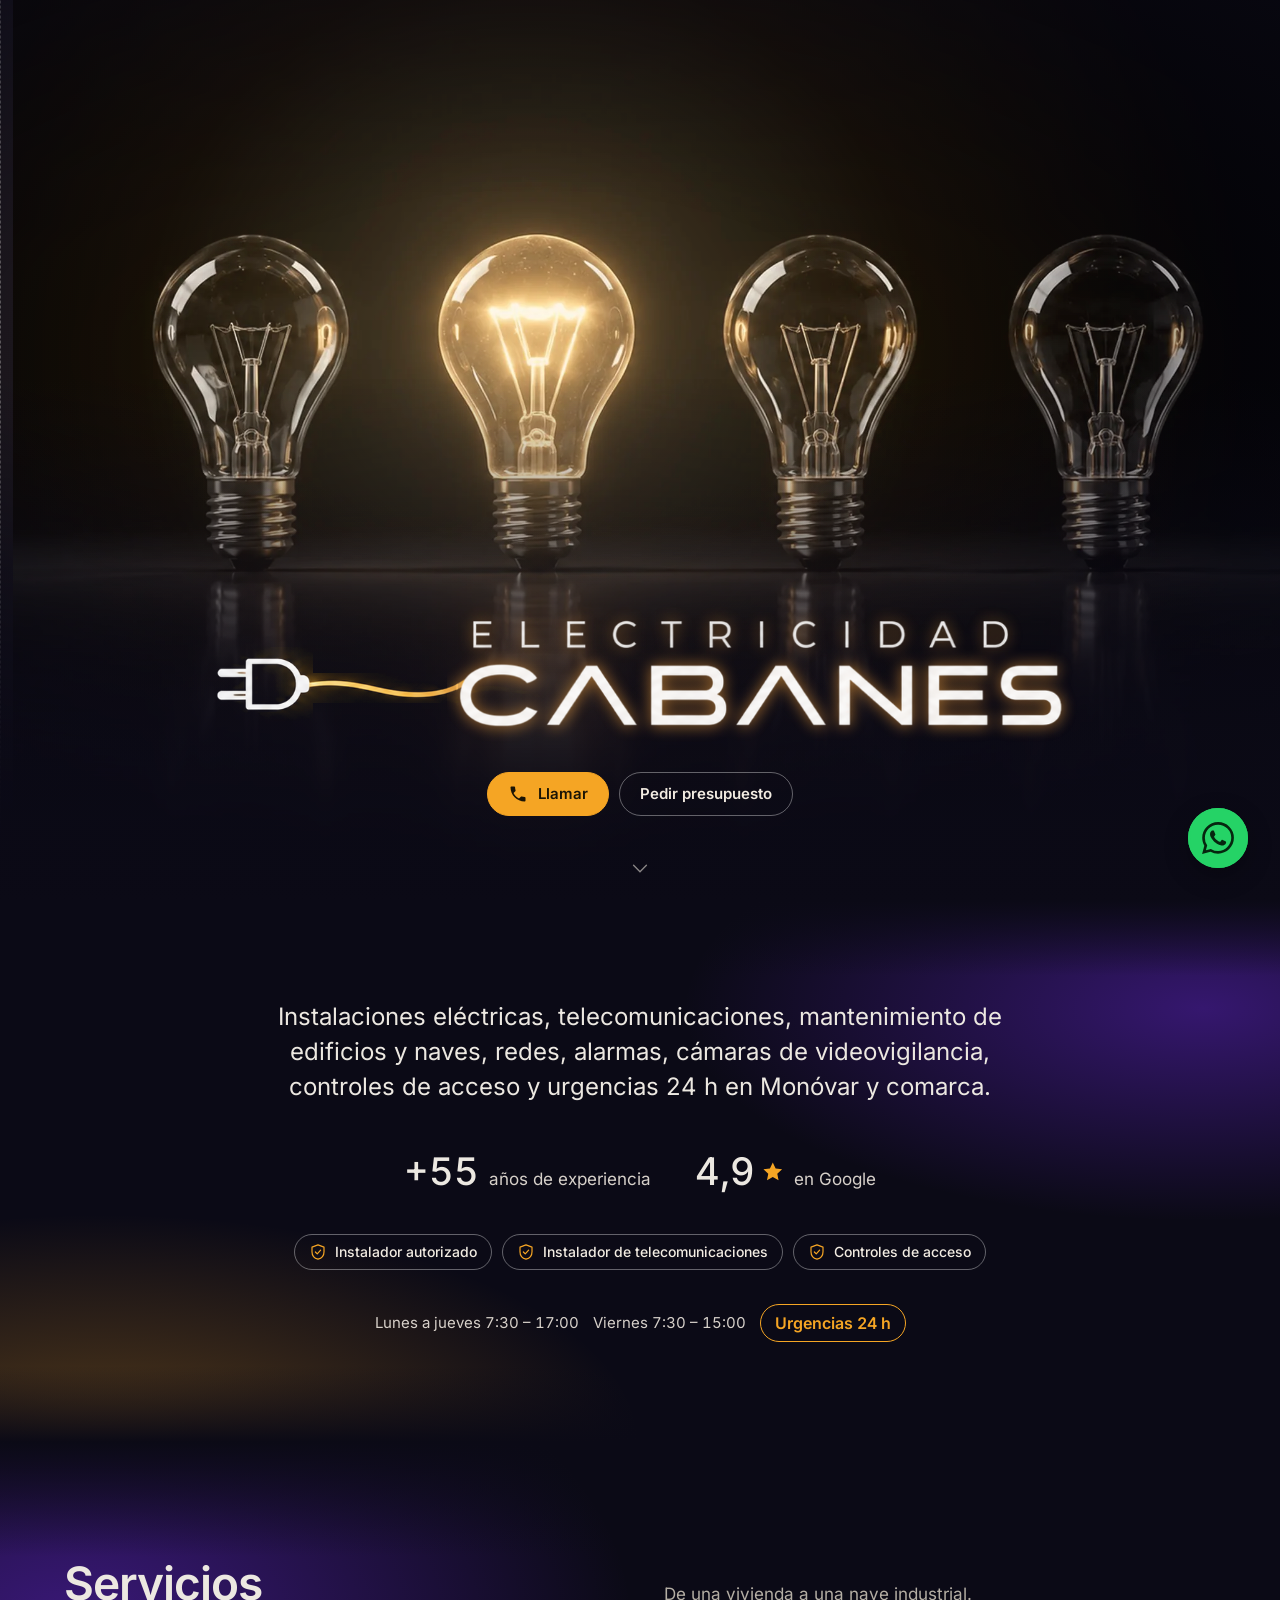
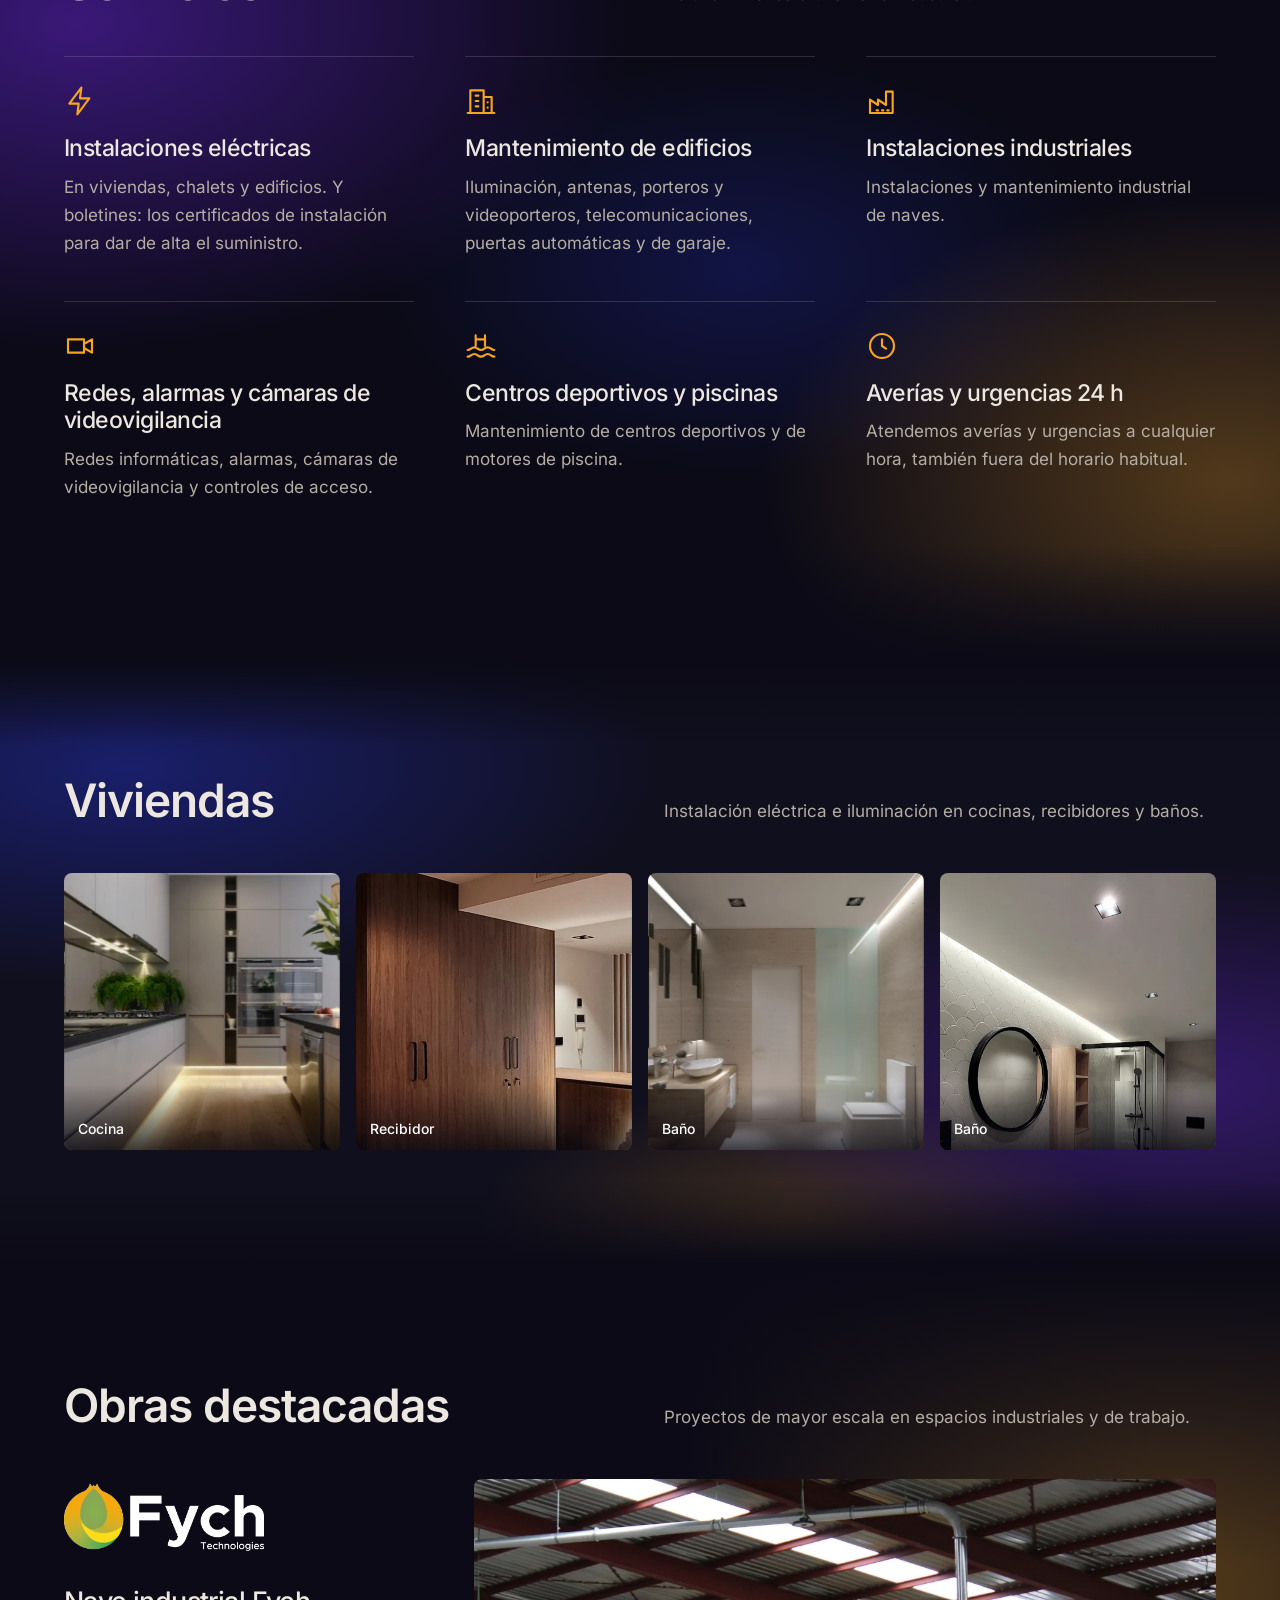
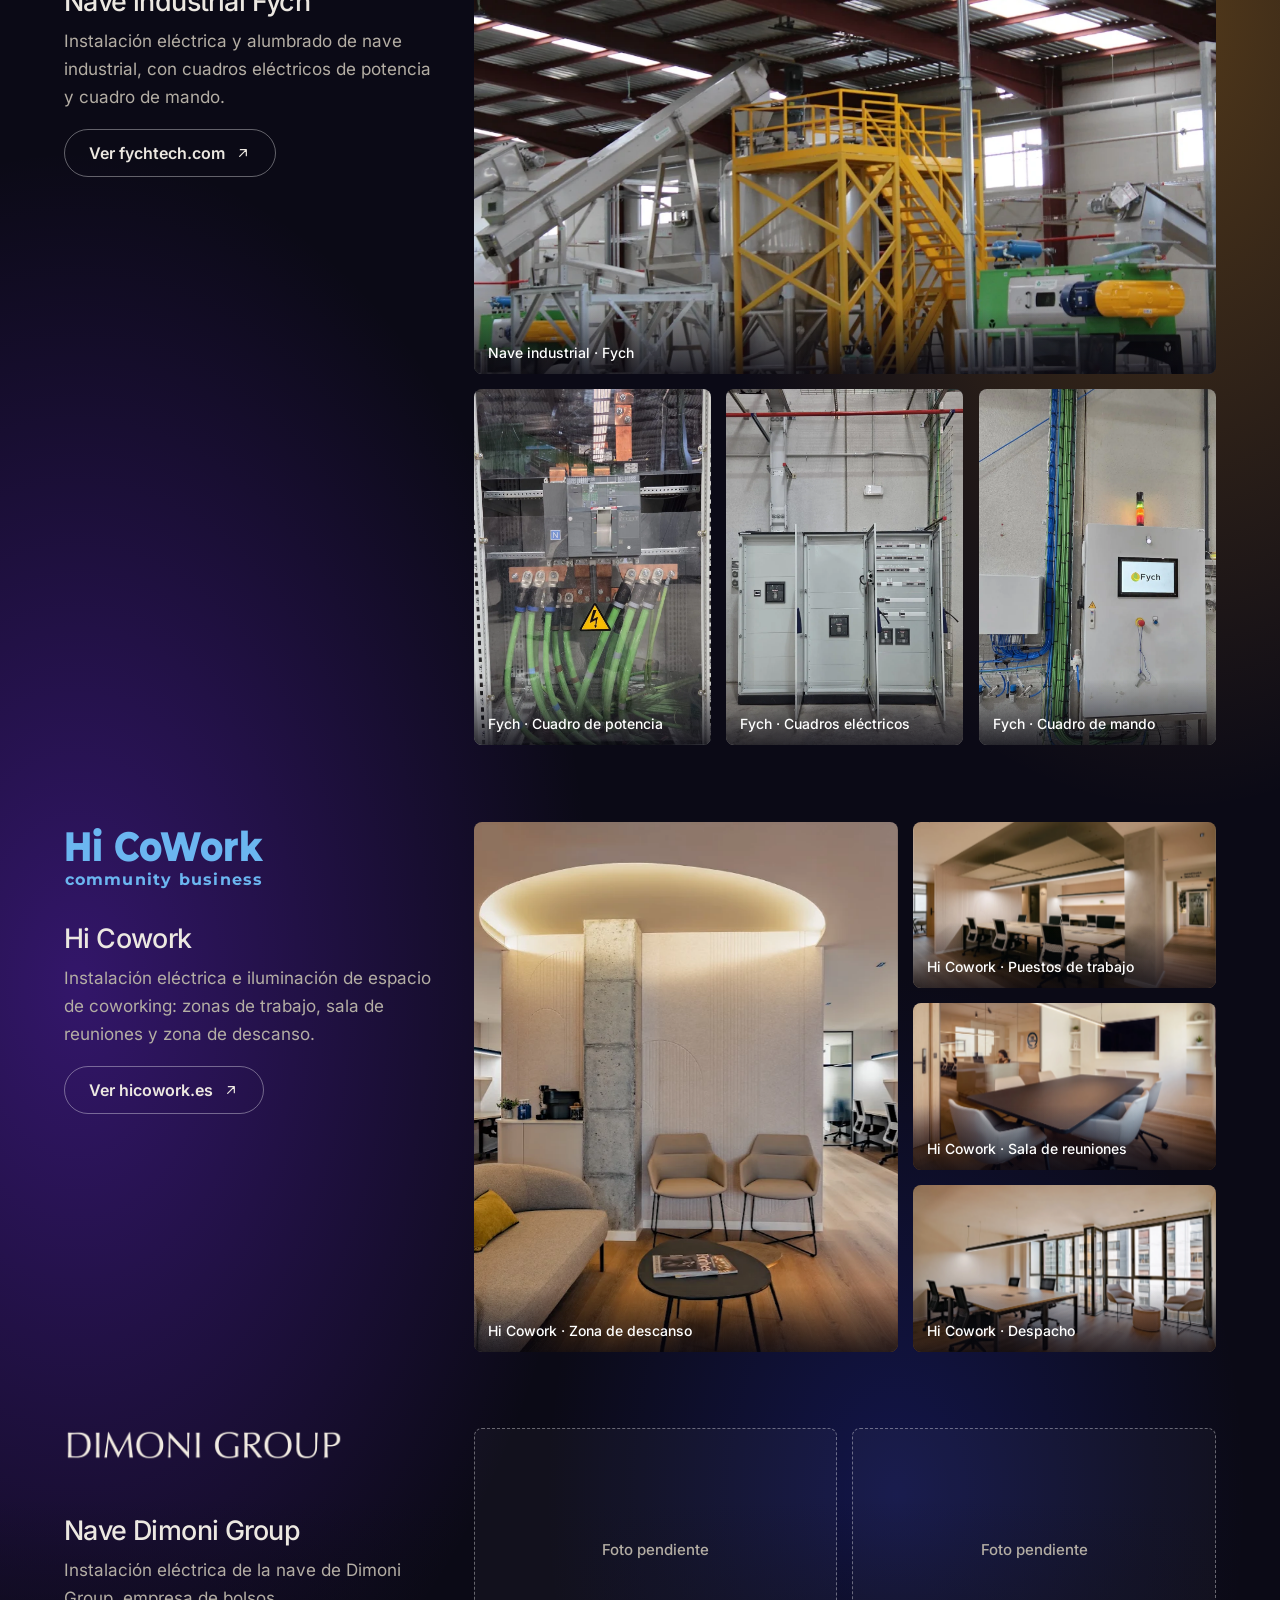
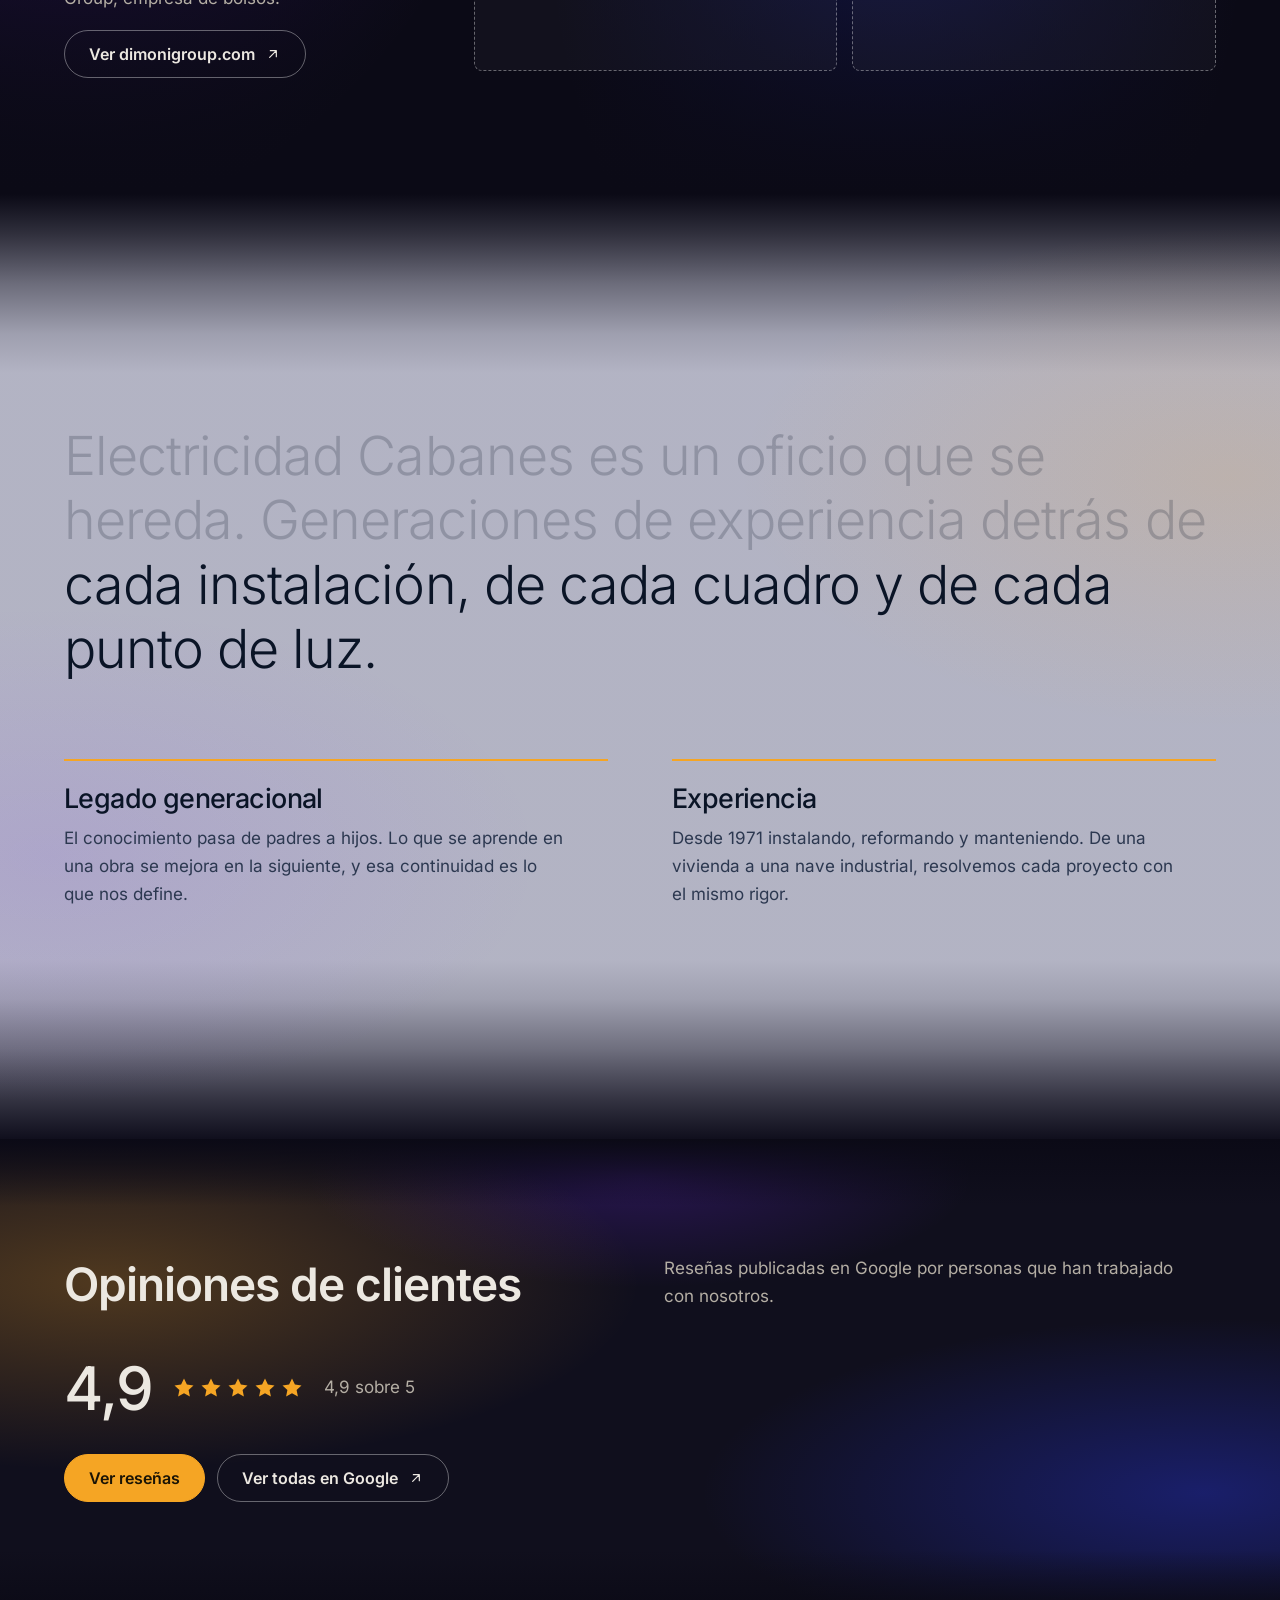
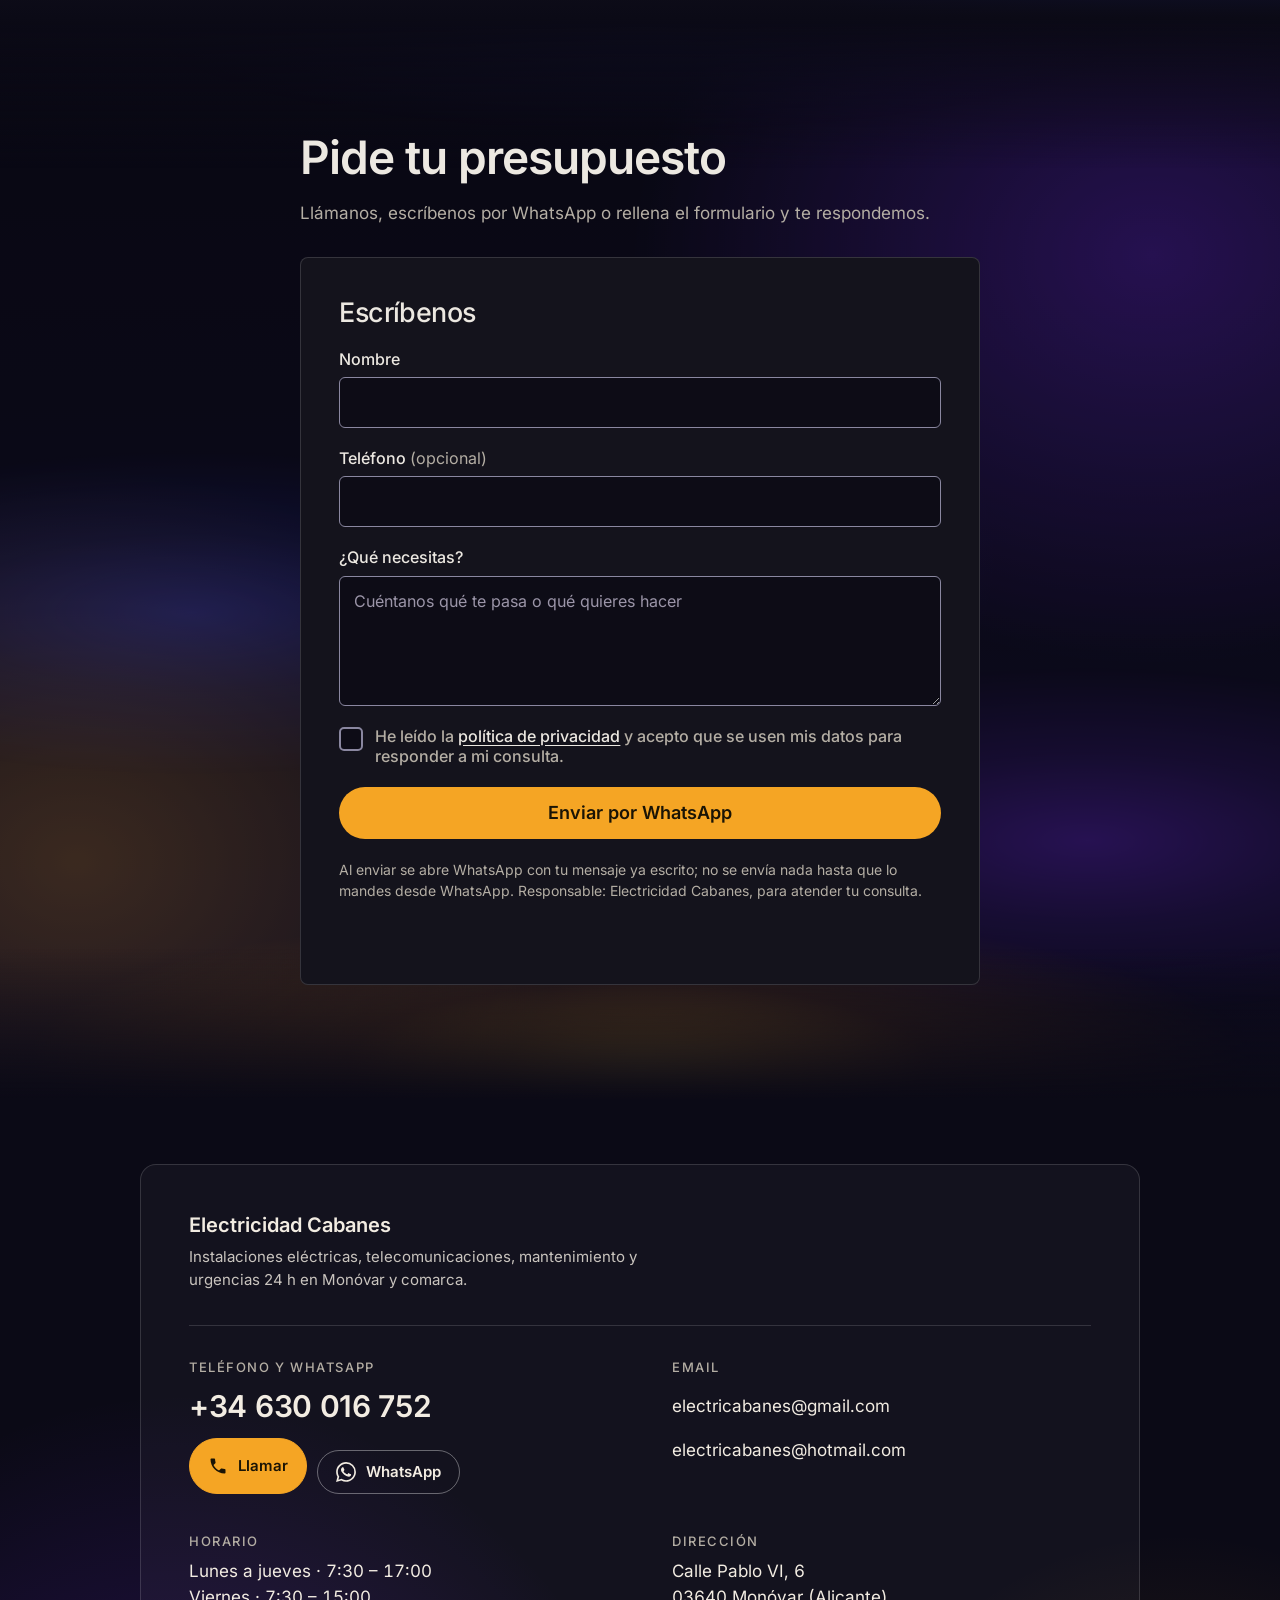
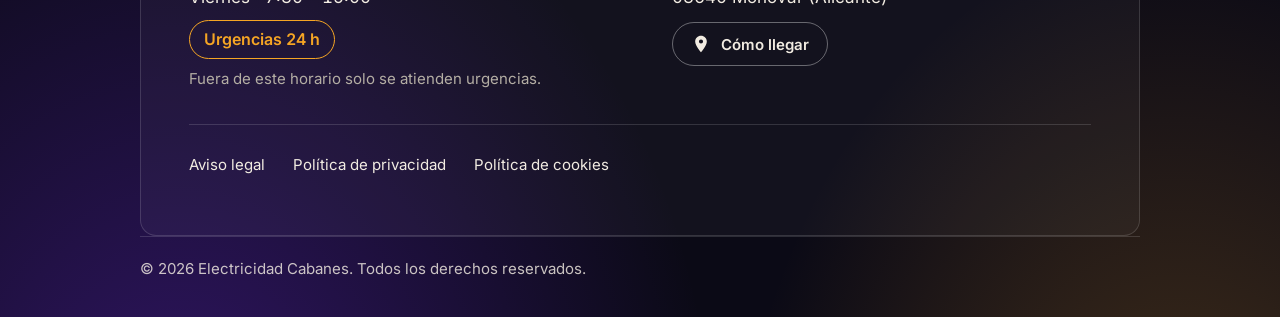
==== commit c4eda76a: "Restaurar el espacio inicial bajo el hero en móvil; quitar (correo principal) de la ficha Co-Authore" ====
--- a/index.html
+++ b/index.html
@@ -523,7 +523,6 @@
 /* Pide tu presupuesto: título, texto y formulario en una sola columna (los datos de contacto están en la ficha final) */
 .wrap.ct{grid-template-columns:minmax(0,1fr);max-width:680px;gap:0}
 .ct .intro{margin:16px 0 30px;max-width:none;padding:0}
-@media(max-width:760px){.intro{padding:28px 16px 36px}}
 /* Ficha final con todos los datos del negocio */
 .ficha{max-width:1000px;margin:0 auto;padding:clamp(24px,4vw,48px);border:1px solid var(--rule);border-radius:16px;background:rgba(255,255,255,.035)}
 .fi-head b{margin-bottom:8px}
@@ -553,7 +552,7 @@
    para que .lamp y .halo coincidan con la foto en cualquier pantalla. Sin JS o con "reducir movimiento" se ve el estado final. */
 .hero{--B:1.1s;justify-content:flex-end}
 .hero #bg{display:none}
-@media(max-width:760px){.hero{min-height:calc(100svh - 92px);padding-bottom:64px}}
+@media(max-width:760px){.hero{padding-bottom:156px}}
 .hero-bg{position:absolute;inset:0;z-index:0;overflow:hidden;container-type:size;background:var(--night);pointer-events:none;
   --img:url(img/hero-bombillas.webp);--ar:1.7778;--bx:.326;--by:.404;--lk:.0835;--cx:50cqw;--cy:27cqh;
   --rw:max(100cqw,calc(100cqh * var(--ar) * 1.02));--rh:calc(var(--rw) / var(--ar));
@@ -877,7 +876,7 @@
       </div>
       <div>
         <dt>Email</dt>
-        <dd><div class="mrow"><a class="mail" href="mailto:electricabanes@gmail.com">electricabanes@gmail.com</a><span class="mp">(correo principal)</span></div><a class="mail" href="mailto:electricabanes@hotmail.com">electricabanes@hotmail.com</a></dd>
+        <dd><div class="mrow"><a class="mail" href="mailto:electricabanes@gmail.com">electricabanes@gmail.com</a></div><a class="mail" href="mailto:electricabanes@hotmail.com">electricabanes@hotmail.com</a></dd>
       </div>
       <div>
         <dt>Horario</dt>
